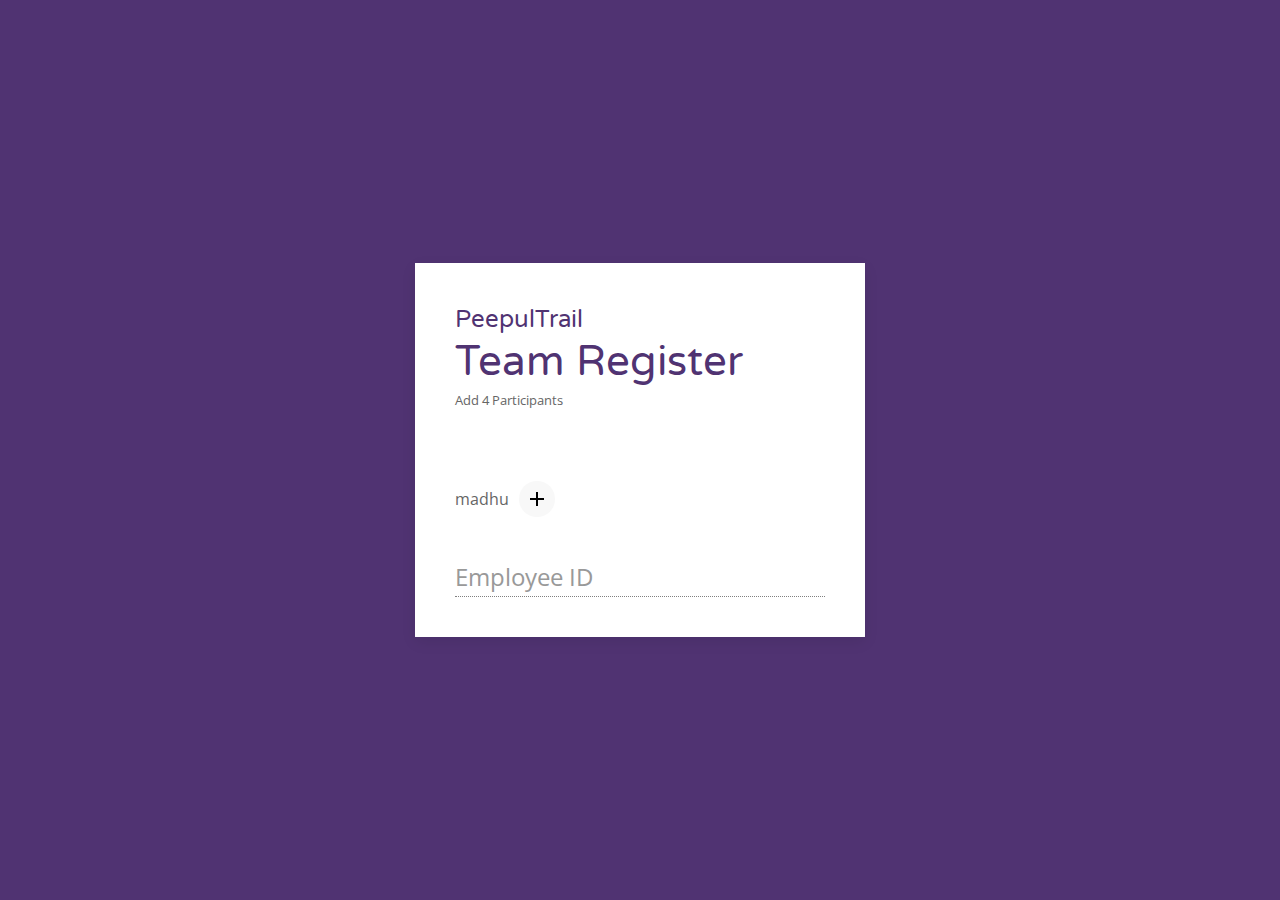
==== index.html @ e824d474 "Auto-generated commit" ====
<!doctype html><html lang="en"><head><meta charset="utf-8"><title>The December Carnival</title><meta name="viewport" content="width=device-width,initial-scale=1"><link rel="manifest" href="assets/favicons/manifest.json"><link rel="apple-touch-icon" sizes="180x180" href="assets/favicons/apple-touch-icon.png"><link rel="icon" type="image/png" sizes="32x32" href="assets/favicons/favicon-32x32.png"><link rel="icon" type="image/png" sizes="16x16" href="assets/favicons/favicon-16x16.png"><link rel="mask-icon" href="assets/favicons/safari-pinned-tab.svg" color="#ffffff"><meta name="apple-mobile-web-app-title" content="The December Carnival"><meta name="application-name" content="The November Carnival"><meta name="msapplication-TileColor" content="#533879"><meta name="msapplication-TileImage" content="assets/mstile-144x144.png"><meta name="theme-color" content="#533879"><base href="./"><link href="styles.560ebbe04e5b482c5f3a.bundle.css" rel="stylesheet"/></head><body><nc-root></nc-root><script>(function (i, s, o, g, r, a, m) {
      i['GoogleAnalyticsObject'] = r; i[r] = i[r] || function () {
        (i[r].q = i[r].q || []).push(arguments)
      }, i[r].l = 1 * new Date(); a = s.createElement(o),
        m = s.getElementsByTagName(o)[0]; a.async = 1; a.src = g; m.parentNode.insertBefore(a, m)
    })(window, document, 'script', 'https://www.google-analytics.com/analytics.js', 'ga');
    ga('create', 'UA-110134048-1', 'auto');
    ga('require', 'linkid');
    ga('send', 'pageview');</script><script type="text/javascript" src="inline.f120b3d3ab44ff9cd751.bundle.js"></script><script type="text/javascript" src="polyfills.ad37cd45a71cb38eee76.bundle.js"></script><script type="text/javascript" src="scripts.d80febf79238e5603122.bundle.js"></script><script type="text/javascript" src="main.ce0f88cb112ff61326ce.bundle.js"></script></body></html>
---- styles.560ebbe04e5b482c5f3a.bundle.css ----
@import url(https://fonts.googleapis.com/css?family=Open+Sans|Varela+Round);html{font-family:-apple-system,BlinkMacSystemFont,Segoe UI,Roboto,Helvetica Neue,Arial,sans-serif;font-size:16px;font-weight:400;line-height:1.5;-webkit-text-size-adjust:100%;-ms-text-size-adjust:100%;background:#fff;color:#666}body{margin:0}a{background-color:transparent;-webkit-text-decoration-skip:objects}a:active,a:hover{outline:0}.nc-link,a{color:#1e87f0;text-decoration:none;cursor:pointer}.nc-link:hover,a:hover{color:#0f6ecd;text-decoration:underline}abbr[title]{border-bottom:none;text-decoration:underline;text-decoration:underline dotted}b,strong{font-weight:inherit;font-weight:bolder}:not(pre)>code,:not(pre)>kbd,:not(pre)>samp{font-size:.875rem;font-family:Consolas,monaco,monospace;color:#f0506e;white-space:nowrap;padding:2px 6px;background:#f8f8f8}em{color:#f0506e}ins{text-decoration:none}ins,mark{background:#ffd;color:#666}q{font-style:italic}small{font-size:80%}sub,sup{font-size:75%;line-height:0;position:relative;vertical-align:baseline}sup{top:-.5em}sub{bottom:-.25em}audio,canvas,iframe,img,svg,video{vertical-align:middle}audio,canvas,img,video{max-width:100%;height:auto;box-sizing:border-box}img{border-style:none}svg:not(:root){overflow:hidden}address,dl,fieldset,figure,ol,p,pre,ul{margin:0 0 20px 0}*+address,*+dl,*+fieldset,*+figure,*+ol,*+p,*+pre,*+ul{margin-top:20px}.nc-h1,.nc-h2,.nc-h3,.nc-h4,.nc-h5,.nc-h6,h1,h2,h3,h4,h5,h6{margin:0 0 20px 0;font-family:-apple-system,BlinkMacSystemFont,Segoe UI,Roboto,Helvetica Neue,Arial,sans-serif;font-weight:400;color:#333;text-transform:none}*+.nc-h1,*+.nc-h2,*+.nc-h3,*+.nc-h4,*+.nc-h5,*+.nc-h6,*+h1,*+h2,*+h3,*+h4,*+h5,*+h6{margin-top:40px}.nc-h1,h1{font-size:2.625rem;line-height:1.2}.nc-h2,h2{font-size:2rem;line-height:1.3}.nc-h3,h3{font-size:1.5rem;line-height:1.4}.nc-h4,h4{font-size:1.25rem;line-height:1.4}.nc-h5,h5{font-size:16px;line-height:1.4}.nc-h6,h6{font-size:.875rem;line-height:1.4}ol,ul{padding-left:30px}ol>li>ol,ol>li>ul,ul>li>ol,ul>li>ul{margin:0}dt{font-weight:700}dd{margin-left:0}.nc-hr,hr{box-sizing:content-box;height:0;overflow:visible;text-align:inherit;margin:0 0 20px 0;border:0;border-top:1px solid #e5e5e5}*+.nc-hr,*+hr{margin-top:20px}address{font-style:normal}blockquote{margin:0 0 20px 0;font-size:1.25rem;line-height:1.5;font-style:italic;color:#333}*+blockquote{margin-top:20px}blockquote p:last-of-type{margin-bottom:0}blockquote footer{margin-top:10px;font-size:.875rem;line-height:1.5;color:#666}blockquote footer:before{content:"\2014   "}pre{font:.875rem/1.5 Consolas,monaco,monospace;color:#666;-moz-tab-size:4;-o-tab-size:4;tab-size:4;overflow:auto;padding:10px;border:1px solid #e5e5e5;border-radius:3px;background:#fff}pre code{font-family:Consolas,monaco,monospace}::-moz-selection{background:#39f;color:#fff;text-shadow:none}::selection{background:#39f;color:#fff;text-shadow:none}article,aside,details,figcaption,figure,footer,header,main,nav,section,summary{display:block}progress{vertical-align:baseline}[hidden],template{display:none}iframe{border:0}a,area,button,input,label,select,summary,textarea{-ms-touch-action:manipulation;touch-action:manipulation}.var-media-s:before{content:"640px"}.var-media-m:before{content:"960px"}.var-media-l:before{content:"1200px"}.var-media-xl:before{content:"1600px"}.nc-link-muted a,a.nc-link-muted{color:#999}.nc-link-muted a:hover,a.nc-link-muted:hover{color:#666}.nc-link-text a:not(:hover),a.nc-link-text:not(:hover){color:inherit!important}.nc-link-text a:hover,a.nc-link-text:hover{color:#999}.nc-link-reset a,.nc-link-reset a:hover,a.nc-link-reset,a.nc-link-reset:hover{color:inherit!important;text-decoration:none!important}.nc-heading-primary{font-size:2.625rem;line-height:1.2}@media (min-width:960px){.nc-heading-primary{font-size:3.75rem;line-height:1.1}}.nc-heading-hero{font-size:4rem;line-height:1.1}@media (min-width:640px){.nc-heading-hero{font-size:6rem;line-height:1}}@media (min-width:960px){.nc-heading-hero{font-size:8rem;line-height:1}}.nc-heading-divider{padding-bottom:10px;border-bottom:1px solid #e5e5e5}.nc-heading-bullet{position:relative}.nc-heading-bullet:before{content:"";display:inline-block;position:relative;top:-0.1em;vertical-align:middle;height:.9em;margin-right:10px;border-left:5px solid #e5e5e5}.nc-heading-line{overflow:hidden}.nc-heading-line>*{display:inline-block;position:relative}.nc-heading-line>:after,.nc-heading-line>:before{content:"";position:absolute;top:calc(50% - 0.5px);width:2000px;border-bottom:1px solid #e5e5e5}.nc-heading-line>:before{right:100%;margin-right:.6em}.nc-heading-line>:after{left:100%;margin-left:.6em}[class*=nc-divider]{border:none;margin-bottom:20px}*+[class*=nc-divider]{margin-top:20px}.nc-divider-icon{position:relative;height:20px;background-image:url("data:image/svg+xml;charset=UTF-8,%3Csvg%20width%3D%2220%22%20height%3D%2220%22%20viewBox%3D%220%200%2020%2020%22%20xmlns%3D%22http%3A%2F%2Fwww.w3.org%2F2000%2Fsvg%22%3E%0A%20%20%20%20%3Ccircle%20fill%3D%22none%22%20stroke%3D%22%23e5e5e5%22%20stroke-width%3D%222%22%20cx%3D%2210%22%20cy%3D%2210%22%20r%3D%227%22%3E%3C%2Fcircle%3E%0A%3C%2Fsvg%3E%0A");background-repeat:no-repeat;background-position:50% 50%}.nc-divider-icon:after,.nc-divider-icon:before{content:"";position:absolute;top:50%;max-width:calc(50% - 25px);border-bottom:1px solid #e5e5e5}.nc-divider-icon:before{right:calc(50% + 25px);width:100%}.nc-divider-icon:after{left:calc(50% + 25px);width:100%}.nc-divider-small{line-height:0}.nc-divider-small:after{content:"";display:inline-block;width:100px;max-width:100%;border-top:1px solid #e5e5e5;vertical-align:top}.nc-list{padding:0;list-style:none}.nc-list>li:after,.nc-list>li:before{content:"";display:table}.nc-list>li:after{clear:both}.nc-list>li>:last-child{margin-bottom:0}.nc-list ul{margin:0;padding-left:30px;list-style:none}.nc-list>li:nth-child(n+2),.nc-list>li>ul{margin-top:10px}.nc-list-divider>li:nth-child(n+2){margin-top:10px;padding-top:10px;border-top:1px solid #e5e5e5}.nc-list-striped>li{padding:10px 10px}.nc-list-striped>li:nth-of-type(odd){border-top:1px solid #e5e5e5;border-bottom:1px solid #e5e5e5;background:#f8f8f8}.nc-list-striped>li:nth-child(n+2){margin-top:0}.nc-list-bullet>li{position:relative;padding-left:calc(1.5em + 10px)}.nc-list-bullet>li:before{content:"";position:absolute;top:0;left:0;width:1.5em;height:1.5em;background-image:url("data:image/svg+xml;charset=UTF-8,%3Csvg%20width%3D%226%22%20height%3D%226%22%20viewBox%3D%220%200%206%206%22%20xmlns%3D%22http%3A%2F%2Fwww.w3.org%2F2000%2Fsvg%22%3E%0A%20%20%20%20%3Ccircle%20fill%3D%22%23666%22%20cx%3D%223%22%20cy%3D%223%22%20r%3D%223%22%3E%3C%2Fcircle%3E%0A%3C%2Fsvg%3E");background-repeat:no-repeat;background-position:50% 50%;float:left}.nc-list-large>li:nth-child(n+2),.nc-list-large>li>ul{margin-top:20px}.nc-list-large.nc-list-divider>li:nth-child(n+2){margin-top:20px;padding-top:20px}.nc-list-large.nc-list-striped>li{padding:20px 10px}.nc-list-large.nc-list-striped>li:nth-of-type(odd){border-top:1px solid #e5e5e5;border-bottom:1px solid #e5e5e5}.nc-list-large.nc-list-striped>li:nth-child(n+2){margin-top:0}.nc-description-list>dt{color:#333;font-size:.875rem;font-weight:400;text-transform:uppercase}.nc-description-list>dt:nth-child(n+2){margin-top:20px}.nc-description-list-divider>dt:nth-child(n+2){margin-top:20px;padding-top:20px;border-top:1px solid #e5e5e5}.nc-table{border-collapse:collapse;border-spacing:0;width:100%;margin-bottom:20px}*+.nc-table{margin-top:20px}.nc-table th{padding:16px 12px;text-align:left;vertical-align:bottom;font-size:.875rem;font-weight:400;color:#999;text-transform:uppercase}.nc-table td{padding:16px 12px;vertical-align:top}.nc-table td>:last-child{margin-bottom:0}.nc-table tfoot{font-size:.875rem}.nc-table caption{font-size:.875rem;text-align:left;color:#999}.nc-table>tr.nc-active,.nc-table tbody tr.nc-active{background:#ffd}.nc-table-middle,.nc-table-middle td{vertical-align:middle!important}.nc-table-divider>:first-child>tr:not(:first-child),.nc-table-divider>:not(:first-child)>tr,.nc-table-divider>tr:not(:first-child){border-top:1px solid #e5e5e5}.nc-table-striped>tr:nth-of-type(odd),.nc-table-striped tbody tr:nth-of-type(odd){background:#f8f8f8;border-top:1px solid #e5e5e5;border-bottom:1px solid #e5e5e5}.nc-table-hover>tr:hover,.nc-table-hover tbody tr:hover{background:#ffd}.nc-table-small td,.nc-table-small th{padding:10px 12px}.nc-table-justify td:first-child,.nc-table-justify th:first-child{padding-left:0}.nc-table-justify td:last-child,.nc-table-justify th:last-child{padding-right:0}.nc-table-shrink{width:1px}.nc-table-expand{min-width:300px}.nc-table-link{padding:0!important}.nc-table-link>a{display:block;padding:16px 12px}.nc-table-small .nc-table-link>a{padding:10px 12px}@media (max-width:959px){.nc-table-responsive,.nc-table-responsive tbody,.nc-table-responsive td,.nc-table-responsive th,.nc-table-responsive tr{display:block}.nc-table-responsive thead{display:none}.nc-table-responsive td,.nc-table-responsive th{width:auto!important;max-width:none!important;min-width:0!important;overflow:visible!important;white-space:normal!important}.nc-table-responsive .nc-table-link:not(:first-child)>a,.nc-table-responsive td:not(:first-child):not(.nc-table-link),.nc-table-responsive th:not(:first-child):not(.nc-table-link){padding-top:5px!important}.nc-table-responsive .nc-table-link:not(:last-child)>a,.nc-table-responsive td:not(:last-child):not(.nc-table-link),.nc-table-responsive th:not(:last-child):not(.nc-table-link){padding-bottom:5px!important}.nc-table-justify.nc-table-responsive td,.nc-table-justify.nc-table-responsive th{padding-left:0;padding-right:0}}.nc-table tbody tr{transition:background-color .1s linear}.nc-icon{margin:0;border:none;border-radius:0;overflow:visible;font:inherit;color:inherit;text-transform:none;padding:0;background-color:transparent;display:inline-block;fill:currentcolor;line-height:0}button.nc-icon:not(:disabled){cursor:pointer}.nc-icon::-moz-focus-inner{border:0;padding:0}.nc-icon [FILL*="#"]:not(.nc-preserve),.nc-icon [fill*="#"]:not(.nc-preserve){fill:currentcolor}.nc-icon [STROKE*="#"]:not(.nc-preserve),.nc-icon [stroke*="#"]:not(.nc-preserve){stroke:currentcolor}.nc-icon>*{-webkit-transform:translate(0);transform:translate(0)}.nc-icon-image{width:20px;height:20px;background-position:50% 50%;background-repeat:no-repeat;background-size:contain;vertical-align:middle}.nc-icon-link{color:#999}.nc-icon-link:focus,.nc-icon-link:hover{color:#666;outline:0}.nc-active>.nc-icon-link,.nc-icon-link:active{color:#595959}.nc-icon-button{box-sizing:border-box;width:36px;height:36px;border-radius:500px;background:#f8f8f8;color:#999;vertical-align:middle;display:-ms-inline-flexbox;display:-webkit-inline-box;display:inline-flex;-ms-flex-pack:center;-webkit-box-pack:center;justify-content:center;-ms-flex-align:center;-webkit-box-align:center;align-items:center;transition:.1s ease-in-out;transition-property:color,background-color}.nc-icon-button:focus,.nc-icon-button:hover{background-color:#ebebeb;color:#666;outline:0}.nc-active>.nc-icon-button,.nc-icon-button:active{background-color:#dfdfdf;color:#666}.nc-range{box-sizing:border-box;margin:0;vertical-align:middle;max-width:100%;width:100%;-webkit-appearance:none;background:0 0;padding:0}.nc-range:focus{outline:0}.nc-range::-moz-focus-outer{border:none}.nc-range::-ms-track{height:15px;background:0 0;border-color:transparent;color:transparent}.nc-range:not(:disabled)::-webkit-slider-thumb{cursor:pointer}.nc-range:not(:disabled)::-moz-range-thumb{cursor:pointer}.nc-range:not(:disabled)::-ms-thumb{cursor:pointer}.nc-range::-webkit-slider-thumb{-webkit-appearance:none;margin-top:-7px;height:15px;width:15px;border-radius:500px;background:#fff;border:1px solid #ccc}.nc-range::-moz-range-thumb{border:none;height:15px;width:15px;border-radius:500px;background:#fff;border:1px solid #ccc}.nc-range::-ms-thumb{margin-top:0;border:none;height:15px;width:15px;border-radius:500px;background:#fff;border:1px solid #ccc}.nc-range::-ms-tooltip{display:none}.nc-range::-webkit-slider-runnable-track{height:3px;background:#ebebeb;border-radius:500px}.nc-range:active::-webkit-slider-runnable-track,.nc-range:focus::-webkit-slider-runnable-track{background:#d2d2d2}.nc-range::-moz-range-track{height:3px;background:#ebebeb;border-radius:500px}.nc-range:focus::-moz-range-track{background:#d2d2d2}.nc-range::-ms-fill-lower,.nc-range::-ms-fill-upper{height:3px;background:#ebebeb;border-radius:500px}.nc-range:focus::-ms-fill-lower,.nc-range:focus::-ms-fill-upper{background:#d2d2d2}.nc-checkbox,.nc-input,.nc-radio,.nc-select,.nc-textarea{box-sizing:border-box;margin:0;border-radius:0;font:inherit}.nc-input{overflow:visible}.nc-select{text-transform:none}.nc-select optgroup{font:inherit;font-weight:700}.nc-textarea{overflow:auto}.nc-input[type=search]::-webkit-search-cancel-button,.nc-input[type=search]::-webkit-search-decoration{-webkit-appearance:none}.nc-input[type=number]::-webkit-inner-spin-button,.nc-input[type=number]::-webkit-outer-spin-button{height:auto}.nc-input::-moz-placeholder,.nc-textarea::-moz-placeholder{opacity:1}.nc-checkbox,.nc-radio{padding:0}.nc-checkbox:not(:disabled),.nc-radio:not(:disabled){cursor:pointer}.nc-fieldset{border:none;margin:0;padding:0}.nc-input,.nc-textarea{-webkit-appearance:none}.nc-input,.nc-select,.nc-textarea{max-width:100%;width:100%;border:0 none;padding:0 10px;background:#fff;color:#666;border:1px solid #e5e5e5;transition:.2s ease-in-out;transition-property:color,background-color,border}.nc-input,.nc-select:not([multiple]):not([size]){height:40px;vertical-align:middle;display:inline-block}.nc-input:not(input),.nc-select:not(select){line-height:38px}.nc-select[multiple],.nc-select[size],.nc-textarea{padding-top:4px;padding-bottom:4px;vertical-align:top}.nc-input:focus,.nc-select:focus,.nc-textarea:focus{outline:0;background-color:#fff;color:#666;border-color:#1e87f0}.nc-input:disabled,.nc-select:disabled,.nc-textarea:disabled{background-color:#f8f8f8;color:#999;border-color:#e5e5e5}.nc-input:-ms-input-placeholder{color:#999!important}.nc-input::-moz-placeholder{color:#999}.nc-input::-webkit-input-placeholder{color:#999}.nc-textarea:-ms-input-placeholder{color:#999!important}.nc-textarea::-moz-placeholder{color:#999}.nc-textarea::-webkit-input-placeholder{color:#999}.nc-form-small{font-size:.875rem}.nc-form-small:not(textarea):not([multiple]):not([size]){height:30px;padding-left:8px;padding-right:8px}.nc-form-small:not(select):not(input):not(textarea){line-height:28px}.nc-form-large{font-size:1.25rem}.nc-form-large:not(textarea):not([multiple]):not([size]){height:55px;padding-left:12px;padding-right:12px}.nc-form-large:not(select):not(input):not(textarea){line-height:53px}.nc-form-danger,.nc-form-danger:focus{color:#f0506e;border-color:#f0506e}.nc-form-success,.nc-form-success:focus{color:#32d296;border-color:#32d296}.nc-form-blank{background:0 0;border-color:transparent}.nc-form-blank:focus{border-color:#e5e5e5;border-style:dashed}input.nc-form-width-xsmall{width:50px}select.nc-form-width-xsmall{width:75px}.nc-form-width-small{width:130px}.nc-form-width-medium{width:200px}.nc-form-width-large{width:500px}.nc-select:not([multiple]):not([size]){-webkit-appearance:none;-moz-appearance:none;padding-right:20px;background-image:url("data:image/svg+xml;charset=UTF-8,%3Csvg%20width%3D%2224%22%20height%3D%2216%22%20viewBox%3D%220%200%2024%2016%22%20xmlns%3D%22http%3A%2F%2Fwww.w3.org%2F2000%2Fsvg%22%3E%0A%20%20%20%20%3Cpolygon%20fill%3D%22%23666%22%20points%3D%2212%201%209%206%2015%206%22%3E%3C%2Fpolygon%3E%0A%20%20%20%20%3Cpolygon%20fill%3D%22%23666%22%20points%3D%2212%2013%209%208%2015%208%22%3E%3C%2Fpolygon%3E%0A%3C%2Fsvg%3E%0A");background-repeat:no-repeat;background-position:100% 50%}.nc-select:not([multiple]):not([size])::-ms-expand{display:none}.nc-select:not([multiple]):not([size]):disabled{background-image:url("data:image/svg+xml;charset=UTF-8,%3Csvg%20width%3D%2224%22%20height%3D%2216%22%20viewBox%3D%220%200%2024%2016%22%20xmlns%3D%22http%3A%2F%2Fwww.w3.org%2F2000%2Fsvg%22%3E%0A%20%20%20%20%3Cpolygon%20fill%3D%22%23999%22%20points%3D%2212%201%209%206%2015%206%22%3E%3C%2Fpolygon%3E%0A%20%20%20%20%3Cpolygon%20fill%3D%22%23999%22%20points%3D%2212%2013%209%208%2015%208%22%3E%3C%2Fpolygon%3E%0A%3C%2Fsvg%3E%0A")}.nc-checkbox,.nc-radio{display:inline-block;height:16px;width:16px;overflow:hidden;margin-top:-4px;vertical-align:middle;-webkit-appearance:none;-moz-appearance:none;background-color:transparent;background-repeat:no-repeat;background-position:50% 50%;border:1px solid #ccc;transition:.2s ease-in-out;transition-property:background-color,border}.nc-radio{border-radius:50%}.nc-checkbox:focus,.nc-radio:focus{outline:0;border-color:#1e87f0}.nc-checkbox:checked,.nc-checkbox:indeterminate,.nc-radio:checked{background-color:#1e87f0;border-color:transparent}.nc-checkbox:checked:focus,.nc-checkbox:indeterminate:focus,.nc-radio:checked:focus{background-color:#0e6dcd}.nc-radio:checked{background-image:url("data:image/svg+xml;charset=UTF-8,%3Csvg%20width%3D%2216%22%20height%3D%2216%22%20viewBox%3D%220%200%2016%2016%22%20xmlns%3D%22http%3A%2F%2Fwww.w3.org%2F2000%2Fsvg%22%3E%0A%20%20%20%20%3Ccircle%20fill%3D%22%23fff%22%20cx%3D%228%22%20cy%3D%228%22%20r%3D%222%22%3E%3C%2Fcircle%3E%0A%3C%2Fsvg%3E")}.nc-checkbox:checked{background-image:url("data:image/svg+xml;charset=UTF-8,%3Csvg%20width%3D%2214%22%20height%3D%2211%22%20viewBox%3D%220%200%2014%2011%22%20xmlns%3D%22http%3A%2F%2Fwww.w3.org%2F2000%2Fsvg%22%3E%0A%20%20%20%20%3Cpolygon%20fill%3D%22%23fff%22%20points%3D%2212%201%205%207.5%202%205%201%205.5%205%2010%2013%201.5%22%2F%3E%0A%3C%2Fsvg%3E")}.nc-checkbox:indeterminate{background-image:url("data:image/svg+xml;charset=UTF-8,%3Csvg%20width%3D%2216%22%20height%3D%2216%22%20viewBox%3D%220%200%2016%2016%22%20xmlns%3D%22http%3A%2F%2Fwww.w3.org%2F2000%2Fsvg%22%3E%0A%20%20%20%20%3Crect%20fill%3D%22%23fff%22%20x%3D%223%22%20y%3D%228%22%20width%3D%2210%22%20height%3D%221%22%3E%3C%2Frect%3E%0A%3C%2Fsvg%3E")}.nc-checkbox:disabled,.nc-radio:disabled{background-color:#f8f8f8;border-color:#e5e5e5}.nc-radio:disabled:checked{background-image:url("data:image/svg+xml;charset=UTF-8,%3Csvg%20width%3D%2216%22%20height%3D%2216%22%20viewBox%3D%220%200%2016%2016%22%20xmlns%3D%22http%3A%2F%2Fwww.w3.org%2F2000%2Fsvg%22%3E%0A%20%20%20%20%3Ccircle%20fill%3D%22%23999%22%20cx%3D%228%22%20cy%3D%228%22%20r%3D%222%22%3E%3C%2Fcircle%3E%0A%3C%2Fsvg%3E")}.nc-checkbox:disabled:checked{background-image:url("data:image/svg+xml;charset=UTF-8,%3Csvg%20width%3D%2214%22%20height%3D%2211%22%20viewBox%3D%220%200%2014%2011%22%20xmlns%3D%22http%3A%2F%2Fwww.w3.org%2F2000%2Fsvg%22%3E%0A%20%20%20%20%3Cpolygon%20fill%3D%22%23999%22%20points%3D%2212%201%205%207.5%202%205%201%205.5%205%2010%2013%201.5%22%2F%3E%0A%3C%2Fsvg%3E")}.nc-checkbox:disabled:indeterminate{background-image:url("data:image/svg+xml;charset=UTF-8,%3Csvg%20width%3D%2216%22%20height%3D%2216%22%20viewBox%3D%220%200%2016%2016%22%20xmlns%3D%22http%3A%2F%2Fwww.w3.org%2F2000%2Fsvg%22%3E%0A%20%20%20%20%3Crect%20fill%3D%22%23999%22%20x%3D%223%22%20y%3D%228%22%20width%3D%2210%22%20height%3D%221%22%3E%3C%2Frect%3E%0A%3C%2Fsvg%3E")}.nc-legend{width:100%;color:inherit;padding:0;font-size:1.5rem;line-height:1.4}.nc-form-custom{display:inline-block;position:relative;max-width:100%;vertical-align:middle}.nc-form-custom input[type=file],.nc-form-custom select{position:absolute;top:0;z-index:1;width:100%;height:100%;left:0;-webkit-appearance:none;opacity:0;cursor:pointer}.nc-form-custom input[type=file]{font-size:500px;overflow:hidden}.nc-form-label{color:#333;font-size:.875rem}.nc-form-stacked .nc-form-label{display:block;margin-bottom:5px}@media (max-width:959px){.nc-form-horizontal .nc-form-label{display:block;margin-bottom:5px}}@media (min-width:960px){.nc-form-horizontal .nc-form-label{width:200px;margin-top:7px;float:left}.nc-form-horizontal .nc-form-controls{margin-left:215px}.nc-form-horizontal .nc-form-controls-text{padding-top:7px}}.nc-form-icon{position:absolute;top:0;bottom:0;left:0;width:40px;display:-ms-inline-flexbox;display:-webkit-inline-box;display:inline-flex;-ms-flex-pack:center;-webkit-box-pack:center;justify-content:center;-ms-flex-align:center;-webkit-box-align:center;align-items:center;color:#999}.nc-form-icon:hover{color:#666}.nc-form-icon:not(a):not(button):not(input){pointer-events:none}.nc-form-icon:not(.nc-form-icon-flip)+.nc-input{padding-left:40px}.nc-form-icon-flip{right:0;left:auto}.nc-form-icon-flip+.nc-input{padding-right:40px}.nc-button{margin:0;border:none;border-radius:0;overflow:visible;font:inherit;color:inherit;text-transform:none;display:inline-block;box-sizing:border-box;padding:0 30px;vertical-align:middle;font-size:.875rem;line-height:38px;text-align:center;text-decoration:none;text-transform:uppercase;transition:.1s ease-in-out;transition-property:color,background-color,border-color}.nc-button:not(:disabled){cursor:pointer}.nc-button::-moz-focus-inner{border:0;padding:0}.nc-button:hover{text-decoration:none}.nc-button:focus{outline:0}.nc-button-default{background-color:transparent;color:#333;border:1px solid #e5e5e5}.nc-button-default:focus,.nc-button-default:hover{background-color:transparent;color:#333;border-color:#b2b2b2}.nc-button-default.nc-active,.nc-button-default:active{background-color:transparent;color:#333;border-color:#999}.nc-button-primary{background-color:#1e87f0;color:#fff;border:1px solid transparent}.nc-button-primary:focus,.nc-button-primary:hover{background-color:#0f7ae5;color:#fff}.nc-button-primary.nc-active,.nc-button-primary:active{background-color:#0e6dcd;color:#fff}.nc-button-secondary{background-color:#222;color:#fff;border:1px solid transparent}.nc-button-secondary:focus,.nc-button-secondary:hover{background-color:#151515;color:#fff}.nc-button-secondary.nc-active,.nc-button-secondary:active{background-color:#080808;color:#fff}.nc-button-danger{background-color:#f0506e;color:#fff;border:1px solid transparent}.nc-button-danger:focus,.nc-button-danger:hover{background-color:#ee395b;color:#fff}.nc-button-danger.nc-active,.nc-button-danger:active{background-color:#ec2147;color:#fff}.nc-button-danger:disabled,.nc-button-default:disabled,.nc-button-primary:disabled,.nc-button-secondary:disabled{background-color:transparent;color:#999;border-color:#e5e5e5}.nc-button-small{padding:0 15px;line-height:28px;font-size:.875rem}.nc-button-large{padding:0 40px;line-height:53px;font-size:.875rem}.nc-button-text{padding:0;line-height:1.5;background:0 0;color:#333;position:relative}.nc-button-text:before{content:"";position:absolute;bottom:0;left:0;right:100%;border-bottom:1px solid #333;transition:right .3s ease-out}.nc-button-text:focus,.nc-button-text:hover{color:#333}.nc-button-text:focus:before,.nc-button-text:hover:before{right:0}.nc-button-text:disabled{color:#999}.nc-button-text:disabled:before{display:none}.nc-button-link{padding:0;line-height:1.5;background:0 0;color:#1e87f0}.nc-button-link:focus,.nc-button-link:hover{color:#0f6ecd;text-decoration:underline}.nc-button-link:disabled{color:#999;text-decoration:none}.nc-button-group{display:-ms-inline-flexbox;display:-webkit-inline-box;display:inline-flex;vertical-align:middle;position:relative}.nc-button-group>.nc-button:nth-child(n+2),.nc-button-group>div:nth-child(n+2) .nc-button{margin-left:-1px}.nc-button-group .nc-button.nc-active,.nc-button-group .nc-button:active,.nc-button-group .nc-button:focus,.nc-button-group .nc-button:hover{position:relative;z-index:1}.nc-section{box-sizing:border-box;padding-top:40px;padding-bottom:40px}@media (min-width:960px){.nc-section{padding-top:70px;padding-bottom:70px}}.nc-section:after,.nc-section:before{content:"";display:table}.nc-section:after{clear:both}.nc-section>:last-child{margin-bottom:0}.nc-section-xsmall{padding-top:20px;padding-bottom:20px}.nc-section-small{padding-top:40px;padding-bottom:40px}.nc-section-large{padding-top:70px;padding-bottom:70px}@media (min-width:960px){.nc-section-large{padding-top:140px;padding-bottom:140px}}.nc-section-xlarge{padding-top:140px;padding-bottom:140px}@media (min-width:960px){.nc-section-xlarge{padding-top:210px;padding-bottom:210px}}.nc-section-default{background:#fff}.nc-section-muted{background:#f8f8f8}.nc-section-primary{background:#1e87f0}.nc-section-secondary{background:#222}.nc-container{box-sizing:content-box;max-width:1200px;margin-left:auto;margin-right:auto;padding-left:15px;padding-right:15px}@media (min-width:640px){.nc-container{padding-left:30px;padding-right:30px}}@media (min-width:960px){.nc-container{padding-left:40px;padding-right:40px}}.nc-container:after,.nc-container:before{content:"";display:table}.nc-container:after{clear:both}.nc-container>:last-child{margin-bottom:0}.nc-container .nc-container{padding-left:0;padding-right:0}.nc-container-small{max-width:900px}.nc-container-large{max-width:1600px}.nc-container-expand{max-width:none}.nc-grid{display:-ms-flexbox;display:-webkit-box;display:flex;-ms-flex-wrap:wrap;flex-wrap:wrap;margin:0;padding:0;list-style:none}.nc-grid>*{margin:0}.nc-grid>*>:last-child{margin-bottom:0}.nc-grid{margin-left:-30px}.nc-grid>*{padding-left:30px}*+.nc-grid-margin,.nc-grid+.nc-grid,.nc-grid>.nc-grid-margin{margin-top:30px}@media (min-width:1200px){.nc-grid{margin-left:-40px}.nc-grid>*{padding-left:40px}*+.nc-grid-margin,.nc-grid+.nc-grid,.nc-grid>.nc-grid-margin{margin-top:40px}}.nc-grid-small{margin-left:-15px}.nc-grid-small>*{padding-left:15px}*+.nc-grid-margin-small,.nc-grid+.nc-grid-small,.nc-grid-small>.nc-grid-margin{margin-top:15px}.nc-grid-medium{margin-left:-30px}.nc-grid-medium>*{padding-left:30px}*+.nc-grid-margin-medium,.nc-grid+.nc-grid-medium,.nc-grid-medium>.nc-grid-margin{margin-top:30px}.nc-grid-large{margin-left:-40px}.nc-grid-large>*{padding-left:40px}*+.nc-grid-margin-large,.nc-grid+.nc-grid-large,.nc-grid-large>.nc-grid-margin{margin-top:40px}@media (min-width:1200px){.nc-grid-large{margin-left:-70px}.nc-grid-large>*{padding-left:70px}*+.nc-grid-margin-large,.nc-grid+.nc-grid-large,.nc-grid-large>.nc-grid-margin{margin-top:70px}}.nc-grid-collapse{margin-left:0}.nc-grid-collapse>*{padding-left:0}.nc-grid+.nc-grid-collapse,.nc-grid-collapse>.nc-grid-margin{margin-top:0}.nc-grid-divider>*{position:relative}.nc-grid-divider>:not(.nc-first-column):before{content:"";position:absolute;top:0;bottom:0;border-left:1px solid #e5e5e5}.nc-grid-divider.nc-grid-stack>.nc-grid-margin:before{content:"";position:absolute;left:0;right:0;border-top:1px solid #e5e5e5}.nc-grid-divider{margin-left:-60px}.nc-grid-divider>*{padding-left:60px}.nc-grid-divider>:not(.nc-first-column):before{left:30px}.nc-grid-divider.nc-grid-stack>.nc-grid-margin{margin-top:60px}.nc-grid-divider.nc-grid-stack>.nc-grid-margin:before{top:-30px;left:60px}@media (min-width:1200px){.nc-grid-divider{margin-left:-80px}.nc-grid-divider>*{padding-left:80px}.nc-grid-divider>:not(.nc-first-column):before{left:40px}.nc-grid-divider.nc-grid-stack>.nc-grid-margin{margin-top:80px}.nc-grid-divider.nc-grid-stack>.nc-grid-margin:before{top:-40px;left:80px}}.nc-grid-divider.nc-grid-small{margin-left:-30px}.nc-grid-divider.nc-grid-small>*{padding-left:30px}.nc-grid-divider.nc-grid-small>:not(.nc-first-column):before{left:15px}.nc-grid-divider.nc-grid-small.nc-grid-stack>.nc-grid-margin{margin-top:30px}.nc-grid-divider.nc-grid-small.nc-grid-stack>.nc-grid-margin:before{top:-15px;left:30px}.nc-grid-divider.nc-grid-medium{margin-left:-60px}.nc-grid-divider.nc-grid-medium>*{padding-left:60px}.nc-grid-divider.nc-grid-medium>:not(.nc-first-column):before{left:30px}.nc-grid-divider.nc-grid-medium.nc-grid-stack>.nc-grid-margin{margin-top:60px}.nc-grid-divider.nc-grid-medium.nc-grid-stack>.nc-grid-margin:before{top:-30px;left:60px}.nc-grid-divider.nc-grid-large{margin-left:-80px}.nc-grid-divider.nc-grid-large>*{padding-left:80px}.nc-grid-divider.nc-grid-large>:not(.nc-first-column):before{left:40px}.nc-grid-divider.nc-grid-large.nc-grid-stack>.nc-grid-margin{margin-top:80px}.nc-grid-divider.nc-grid-large.nc-grid-stack>.nc-grid-margin:before{top:-40px;left:80px}@media (min-width:1200px){.nc-grid-divider.nc-grid-large{margin-left:-140px}.nc-grid-divider.nc-grid-large>*{padding-left:140px}.nc-grid-divider.nc-grid-large>:not(.nc-first-column):before{left:70px}.nc-grid-divider.nc-grid-large.nc-grid-stack>.nc-grid-margin{margin-top:140px}.nc-grid-divider.nc-grid-large.nc-grid-stack>.nc-grid-margin:before{top:-70px;left:140px}}.nc-grid-item-match,.nc-grid-match>*{display:-ms-flexbox;display:-webkit-box;display:flex;-ms-flex-wrap:wrap;flex-wrap:wrap}.nc-grid-item-match>:not([class*=nc-width]),.nc-grid-match>*>:not([class*=nc-width]){box-sizing:border-box;width:100%;-ms-flex:auto;-webkit-box-flex:1;flex:auto}.nc-tile{position:relative;box-sizing:border-box;padding-left:15px;padding-right:15px;padding-top:40px;padding-bottom:40px}@media (min-width:640px){.nc-tile{padding-left:30px;padding-right:30px}}@media (min-width:960px){.nc-tile{padding-left:40px;padding-right:40px;padding-top:70px;padding-bottom:70px}}.nc-tile:after,.nc-tile:before{content:"";display:table}.nc-tile:after{clear:both}.nc-tile>:last-child{margin-bottom:0}.nc-tile-xsmall{padding-top:20px;padding-bottom:20px}.nc-tile-small{padding-top:40px;padding-bottom:40px}.nc-tile-large{padding-top:70px;padding-bottom:70px}@media (min-width:960px){.nc-tile-large{padding-top:140px;padding-bottom:140px}}.nc-tile-xlarge{padding-top:140px;padding-bottom:140px}@media (min-width:960px){.nc-tile-xlarge{padding-top:210px;padding-bottom:210px}}.nc-tile-default{background:#fff}.nc-tile-muted{background:#f8f8f8}.nc-tile-primary{background:#1e87f0}.nc-tile-secondary{background:#222}.nc-card{position:relative;box-sizing:border-box;transition:box-shadow .1s ease-in-out}.nc-card-body{padding:30px 30px}.nc-card-footer,.nc-card-header{padding:15px 30px}@media (min-width:1200px){.nc-card-body{padding:40px 40px}.nc-card-footer,.nc-card-header{padding:20px 40px}}.nc-card-body:after,.nc-card-body:before,.nc-card-footer:after,.nc-card-footer:before,.nc-card-header:after,.nc-card-header:before{content:"";display:table}.nc-card-body:after,.nc-card-footer:after,.nc-card-header:after{clear:both}.nc-card-body>:last-child,.nc-card-footer>:last-child,.nc-card-header>:last-child{margin-bottom:0}.nc-card-title{font-size:1.5rem;line-height:1.4}.nc-card-badge{position:absolute;top:30px;right:30px;z-index:1}.nc-card-badge:first-child+*{margin-top:0}.nc-card-hover:not(.nc-card-default):not(.nc-card-primary):not(.nc-card-secondary):hover{background:#fff;box-shadow:0 14px 25px rgba(0,0,0,.16)}.nc-card-default{background:#fff;color:#666;box-shadow:0 5px 15px rgba(0,0,0,.08)}.nc-card-default .nc-card-title{color:#333}.nc-card-default.nc-card-hover:hover{background-color:#fff;box-shadow:0 14px 25px rgba(0,0,0,.16)}.nc-card-default .nc-card-header{border-bottom:1px solid #e5e5e5}.nc-card-default .nc-card-footer{border-top:1px solid #e5e5e5}.nc-card-primary{background:#1e87f0;color:#fff;box-shadow:0 5px 15px rgba(0,0,0,.08)}.nc-card-primary .nc-card-title{color:#fff}.nc-card-primary.nc-card-hover:hover{background-color:#1e87f0;box-shadow:0 14px 25px rgba(0,0,0,.16)}.nc-card-secondary{background:#222;color:#fff;box-shadow:0 5px 15px rgba(0,0,0,.08)}.nc-card-secondary .nc-card-title{color:#fff}.nc-card-secondary.nc-card-hover:hover{background-color:#222;box-shadow:0 14px 25px rgba(0,0,0,.16)}.nc-card-small.nc-card-body,.nc-card-small .nc-card-body{padding:20px 20px}.nc-card-small .nc-card-footer,.nc-card-small .nc-card-header{padding:13px 20px}@media (min-width:1200px){.nc-card-large.nc-card-body,.nc-card-large .nc-card-body{padding:70px 70px}.nc-card-large .nc-card-footer,.nc-card-large .nc-card-header{padding:35px 70px}}.nc-card-body .nc-nav-default{margin:-15px -30px}.nc-card-title+.nc-nav-default{margin-top:0}.nc-card-body .nc-nav-default .nc-nav-divider,.nc-card-body .nc-nav-default .nc-nav-header,.nc-card-body .nc-nav-default>li>a{padding-left:30px;padding-right:30px}.nc-card-body .nc-nav-default .nc-nav-sub{padding-left:45px}@media (min-width:1200px){.nc-card-body .nc-nav-default{margin:-25px -40px}.nc-card-title+.nc-nav-default{margin-top:0}.nc-card-body .nc-nav-default .nc-nav-divider,.nc-card-body .nc-nav-default .nc-nav-header,.nc-card-body .nc-nav-default>li>a{padding-left:40px;padding-right:40px}.nc-card-body .nc-nav-default .nc-nav-sub{padding-left:55px}}.nc-card-small .nc-nav-default{margin:-5px -20px}.nc-card-small .nc-card-title+.nc-nav-default{margin-top:0}.nc-card-small .nc-nav-default .nc-nav-divider,.nc-card-small .nc-nav-default .nc-nav-header,.nc-card-small .nc-nav-default>li>a{padding-left:20px;padding-right:20px}.nc-card-small .nc-nav-default .nc-nav-sub{padding-left:35px}@media (min-width:1200px){.nc-card-large .nc-nav-default{margin:-55px -70px}.nc-card-large .nc-card-title+.nc-nav-default{margin-top:0}}.nc-close{color:#999;transition:.1s ease-in-out;transition-property:color,opacity}.nc-close:focus,.nc-close:hover{color:#666;outline:0}.nc-spinner>*{-webkit-animation:nc-spinner-rotate 1.4s linear infinite;animation:nc-spinner-rotate 1.4s linear infinite}@-webkit-keyframes nc-spinner-rotate{0%{-webkit-transform:rotate(0)}to{-webkit-transform:rotate(270deg)}}@keyframes nc-spinner-rotate{0%{-webkit-transform:rotate(0);transform:rotate(0)}to{-webkit-transform:rotate(270deg);transform:rotate(270deg)}}.nc-spinner>*>*{stroke-dasharray:88px;stroke-dashoffset:0;-webkit-transform-origin:center;transform-origin:center;-webkit-animation:nc-spinner-dash 1.4s ease-in-out infinite;animation:nc-spinner-dash 1.4s ease-in-out infinite;stroke-width:1;stroke-linecap:round}@-webkit-keyframes nc-spinner-dash{0%{stroke-dashoffset:88px}50%{stroke-dashoffset:22px;-webkit-transform:rotate(135deg)}to{stroke-dashoffset:88px;-webkit-transform:rotate(450deg)}}@keyframes nc-spinner-dash{0%{stroke-dashoffset:88px}50%{stroke-dashoffset:22px;-webkit-transform:rotate(135deg);transform:rotate(135deg)}to{stroke-dashoffset:88px;-webkit-transform:rotate(450deg);transform:rotate(450deg)}}.nc-totop{padding:5px;color:#999;transition:color .1s ease-in-out}.nc-totop:focus,.nc-totop:hover{color:#666;outline:0}.nc-totop:active{color:#333}.nc-marker{padding:5px;background:#222;color:#fff;border-radius:500px}.nc-marker:focus,.nc-marker:hover{color:#fff;outline:0}.nc-alert{position:relative;margin-bottom:20px;padding:15px 29px 15px 15px;background:#f8f8f8;color:#666}*+.nc-alert{margin-top:20px}.nc-alert>:last-child{margin-bottom:0}.nc-alert-close{position:absolute;top:20px;right:15px;color:inherit;opacity:.4}.nc-alert-close:first-child+*{margin-top:0}.nc-alert-close:focus,.nc-alert-close:hover{color:inherit;opacity:.8}.nc-alert-primary{background:#d8eafc;color:#1e87f0}.nc-alert-success{background:#edfbf6;color:#32d296}.nc-alert-warning{background:#fff6ee;color:#faa05a}.nc-alert-danger{background:#fef4f6;color:#f0506e}.nc-alert h1,.nc-alert h2,.nc-alert h3,.nc-alert h4,.nc-alert h5,.nc-alert h6{color:inherit}.nc-alert a:not([class]),.nc-alert a:not([class]):hover{color:inherit;text-decoration:underline}.nc-badge{box-sizing:border-box;min-width:22px;height:22px;line-height:22px;padding:0 5px;border-radius:500px;vertical-align:middle;background:#1e87f0;color:#fff;font-size:.875rem;display:-ms-inline-flexbox;display:-webkit-inline-box;display:inline-flex;-ms-flex-pack:center;-webkit-box-pack:center;justify-content:center;-ms-flex-align:center;-webkit-box-align:center;align-items:center}.nc-badge:focus,.nc-badge:hover{color:#fff;text-decoration:none;outline:0}.nc-label{display:inline-block;padding:0 10px;background:#1e87f0;line-height:1.5;font-size:.875rem;color:#fff;vertical-align:middle;white-space:nowrap;border-radius:2px;text-transform:uppercase}.nc-label-success{background-color:#32d296;color:#fff}.nc-label-warning{background-color:#faa05a;color:#fff}.nc-label-danger{background-color:#f0506e;color:#fff}.nc-overlay{padding:30px 30px}.nc-overlay>:last-child{margin-bottom:0}.nc-overlay-default{background:hsla(0,0%,100%,.8)}.nc-overlay-primary{background:rgba(34,34,34,.8)}.nc-article:after,.nc-article:before{content:"";display:table}.nc-article:after{clear:both}.nc-article>:last-child{margin-bottom:0}.nc-article+.nc-article{margin-top:70px}.nc-article-title{font-size:2.625rem;line-height:1.2}.nc-article-meta{font-size:.875rem;line-height:1.4;color:#999}.nc-article-meta a{color:#999}.nc-article-meta a:hover{color:#666;text-decoration:none}.nc-comment-header{margin-bottom:20px}.nc-comment-body:after,.nc-comment-body:before,.nc-comment-header:after,.nc-comment-header:before{content:"";display:table}.nc-comment-body:after,.nc-comment-header:after{clear:both}.nc-comment-body>:last-child,.nc-comment-header>:last-child{margin-bottom:0}.nc-comment-title{font-size:1.25rem;line-height:1.4}.nc-comment-meta{font-size:.875rem;line-height:1.4;color:#999}.nc-comment-list{padding:0;list-style:none}.nc-comment-list>:nth-child(n+2){margin-top:70px}.nc-comment-list .nc-comment~ul{margin:70px 0 0 0;padding-left:30px;list-style:none}@media (min-width:960px){.nc-comment-list .nc-comment~ul{padding-left:100px}}.nc-comment-list .nc-comment~ul>:nth-child(n+2){margin-top:70px}.nc-comment-primary{padding:30px;background-color:#f8f8f8}.nc-search{display:inline-block;position:relative;max-width:100%;margin:0}.nc-search-input::-webkit-search-cancel-button,.nc-search-input::-webkit-search-decoration{-webkit-appearance:none}.nc-search-input::-moz-placeholder{opacity:1}.nc-search-input{box-sizing:border-box;margin:0;border-radius:0;font:inherit;overflow:visible;-webkit-appearance:none;vertical-align:middle;width:100%;border:none;color:#666}.nc-search-input:focus{outline:0}.nc-search-input:-ms-input-placeholder{color:#999!important}.nc-search-input::-moz-placeholder{color:#999}.nc-search-input::-webkit-input-placeholder{color:#999}.nc-search-icon:focus{outline:0}.nc-search .nc-search-icon{position:absolute;top:0;bottom:0;left:0;display:-ms-inline-flexbox;display:-webkit-inline-box;display:inline-flex;-ms-flex-pack:center;-webkit-box-pack:center;justify-content:center;-ms-flex-align:center;-webkit-box-align:center;align-items:center;color:#999}.nc-search .nc-search-icon:hover{color:#999}.nc-search .nc-search-icon:not(a):not(button):not(input){pointer-events:none}.nc-search .nc-search-icon-flip{right:0;left:auto}.nc-search-default{width:180px}.nc-search-default .nc-search-input{height:40px;padding-left:6px;padding-right:6px;background:0 0;border:1px solid #e5e5e5}.nc-search-default .nc-search-input:focus{background-color:transparent}.nc-search-default .nc-search-icon{width:40px}.nc-search-default .nc-search-icon:not(.nc-search-icon-flip)+.nc-search-input{padding-left:40px}.nc-search-default .nc-search-icon-flip+.nc-search-input{padding-right:40px}.nc-search-navbar{width:400px}.nc-search-navbar .nc-search-input{height:40px;background:0 0;font-size:1.5rem}.nc-search-navbar .nc-search-icon{width:40px}.nc-search-navbar .nc-search-icon:not(.nc-search-icon-flip)+.nc-search-input{padding-left:40px}.nc-search-navbar .nc-search-icon-flip+.nc-search-input{padding-right:40px}.nc-search-large{width:500px}.nc-search-large .nc-search-input{height:80px;background:0 0;font-size:2.625rem}.nc-search-large .nc-search-icon{width:80px}.nc-search-large .nc-search-icon:not(.nc-search-icon-flip)+.nc-search-input{padding-left:80px}.nc-search-large .nc-search-icon-flip+.nc-search-input{padding-right:80px}.nc-search-toggle{color:#999}.nc-search-toggle:focus,.nc-search-toggle:hover{color:#666}.nc-nav,.nc-nav ul{margin:0;padding:0;list-style:none}.nc-nav li>a{display:block;text-decoration:none}.nc-nav li>a:focus{outline:0}.nc-nav>li>a{padding:5px 0}ul.nc-nav-sub{padding:5px 0 5px 15px}.nc-nav-sub ul{padding-left:15px}.nc-nav-sub a{padding:2px 0}.nc-nav-parent-icon>.nc-parent>a:after{content:"";width:1.5em;height:1.5em;float:right;background-image:url("data:image/svg+xml;charset=UTF-8,%3Csvg%20width%3D%2214%22%20height%3D%2214%22%20viewBox%3D%220%200%2014%2014%22%20xmlns%3D%22http%3A%2F%2Fwww.w3.org%2F2000%2Fsvg%22%3E%0A%20%20%20%20%3Cpolyline%20fill%3D%22none%22%20stroke%3D%22%23666%22%20stroke-width%3D%221.1%22%20points%3D%2210%201%204%207%2010%2013%22%3E%3C%2Fpolyline%3E%0A%3C%2Fsvg%3E");background-repeat:no-repeat;background-position:50% 50%}.nc-nav-parent-icon>.nc-parent.nc-open>a:after{background-image:url("data:image/svg+xml;charset=UTF-8,%3Csvg%20width%3D%2214%22%20height%3D%2214%22%20viewBox%3D%220%200%2014%2014%22%20xmlns%3D%22http%3A%2F%2Fwww.w3.org%2F2000%2Fsvg%22%3E%0A%20%20%20%20%3Cpolyline%20fill%3D%22none%22%20stroke%3D%22%23666%22%20stroke-width%3D%221.1%22%20points%3D%221%204%207%2010%2013%204%22%3E%3C%2Fpolyline%3E%0A%3C%2Fsvg%3E")}.nc-nav-header{padding:5px 0;text-transform:uppercase;font-size:.875rem}.nc-nav-header:not(:first-child){margin-top:20px}.nc-nav-divider{margin:5px 0}.nc-nav-default{font-size:.875rem}.nc-nav-default>li>a{color:#999}.nc-nav-default>li>a:focus,.nc-nav-default>li>a:hover{color:#666}.nc-nav-default .nc-nav-header,.nc-nav-default>li.nc-active>a{color:#333}.nc-nav-default .nc-nav-divider{border-top:1px solid #e5e5e5}.nc-nav-default .nc-nav-sub a{color:#999}.nc-nav-default .nc-nav-sub a:focus,.nc-nav-default .nc-nav-sub a:hover{color:#666}.nc-nav-primary>li>a{font-size:1.5rem;line-height:1.5;color:#999}.nc-nav-primary>li>a:focus,.nc-nav-primary>li>a:hover{color:#666}.nc-nav-primary .nc-nav-header,.nc-nav-primary>li.nc-active>a{color:#333}.nc-nav-primary .nc-nav-divider{border-top:1px solid #e5e5e5}.nc-nav-primary .nc-nav-sub a{color:#999}.nc-nav-primary .nc-nav-sub a:focus,.nc-nav-primary .nc-nav-sub a:hover{color:#666}.nc-nav-center{text-align:center}.nc-nav-center .nc-nav-sub,.nc-nav-center .nc-nav-sub ul{padding-left:0}.nc-nav-center.nc-nav-parent-icon>.nc-parent>a:after{position:absolute}.nc-navbar{display:-ms-flexbox;display:-webkit-box;display:flex;position:relative}.nc-navbar-container:not(.nc-navbar-transparent){background:#f8f8f8}.nc-navbar-container>:after,.nc-navbar-container>:before{display:none!important}.nc-navbar-center,.nc-navbar-center-left>*,.nc-navbar-center-right>*,.nc-navbar-left,.nc-navbar-right{display:-ms-flexbox;display:-webkit-box;display:flex;-ms-flex-align:center;-webkit-box-align:center;align-items:center}.nc-navbar-right{margin-left:auto}.nc-navbar-center:only-child{margin-left:auto;margin-right:auto;position:relative}.nc-navbar-center:not(:only-child){position:absolute;top:50%;left:50%;-webkit-transform:translate(-50%,-50%);transform:translate(-50%,-50%);z-index:990}.nc-navbar-center:not(:only-child) .nc-navbar-item,.nc-navbar-center:not(:only-child) .nc-navbar-nav>li>a,.nc-navbar-center:not(:only-child) .nc-navbar-toggle{white-space:nowrap}.nc-navbar-center-left,.nc-navbar-center-right{position:absolute;top:0}.nc-navbar-center-left{right:100%}.nc-navbar-center-right{left:100%}[class*=nc-navbar-center-] .nc-navbar-item,[class*=nc-navbar-center-] .nc-navbar-nav>li>a,[class*=nc-navbar-center-] .nc-navbar-toggle{white-space:nowrap}.nc-navbar-nav{display:-ms-flexbox;display:-webkit-box;display:flex;margin:0;padding:0;list-style:none}.nc-navbar-center:only-child,.nc-navbar-left,.nc-navbar-right{-ms-flex-wrap:wrap;flex-wrap:wrap}.nc-navbar-item,.nc-navbar-nav>li>a,.nc-navbar-toggle{display:-ms-flexbox;display:-webkit-box;display:flex;-ms-flex-pack:center;-webkit-box-pack:center;justify-content:center;-ms-flex-align:center;-webkit-box-align:center;align-items:center;box-sizing:border-box;height:80px;padding:0 15px;font-size:.875rem;font-family:-apple-system,BlinkMacSystemFont,Segoe UI,Roboto,Helvetica Neue,Arial,sans-serif;text-decoration:none}.nc-navbar-nav>li>a{color:#999;text-transform:uppercase;transition:.1s ease-in-out;transition-property:color,background-color}.nc-navbar-nav>li:hover>a,.nc-navbar-nav>li>a.nc-open,.nc-navbar-nav>li>a:focus{color:#666;outline:0}.nc-navbar-nav>li.nc-active>a,.nc-navbar-nav>li>a:active{color:#333}.nc-navbar-item{color:#666}.nc-navbar-toggle{color:#999}.nc-navbar-toggle.nc-open,.nc-navbar-toggle:focus,.nc-navbar-toggle:hover{color:#666;outline:0;text-decoration:none}.nc-navbar-subtitle{font-size:.875rem}.nc-navbar-dropdown{display:none;position:absolute;z-index:1020;box-sizing:border-box;width:200px;padding:25px;background:#fff;color:#666;box-shadow:0 5px 12px rgba(0,0,0,.15)}.nc-navbar-dropdown.nc-open{display:block}[class*=nc-navbar-dropdown-top]{margin-top:-15px}[class*=nc-navbar-dropdown-bottom]{margin-top:15px}[class*=nc-navbar-dropdown-left]{margin-left:-15px}[class*=nc-navbar-dropdown-right]{margin-left:15px}.nc-navbar-dropdown-grid{margin-left:-50px}.nc-navbar-dropdown-grid>*{padding-left:50px}.nc-navbar-dropdown-grid>.nc-grid-margin{margin-top:50px}.nc-navbar-dropdown-stack .nc-navbar-dropdown-grid>*{width:100%!important}.nc-navbar-dropdown-width-2:not(.nc-navbar-dropdown-stack){width:400px}.nc-navbar-dropdown-width-3:not(.nc-navbar-dropdown-stack){width:600px}.nc-navbar-dropdown-width-4:not(.nc-navbar-dropdown-stack){width:800px}.nc-navbar-dropdown-width-5:not(.nc-navbar-dropdown-stack){width:1000px}.nc-navbar-dropdown-dropbar{top:0!important;margin-top:0;margin-bottom:0;box-shadow:none}.nc-navbar-dropdown-nav{font-size:.875rem}.nc-navbar-dropdown-nav>li>a{color:#999}.nc-navbar-dropdown-nav>li>a:focus,.nc-navbar-dropdown-nav>li>a:hover{color:#666}.nc-navbar-dropdown-nav .nc-nav-header,.nc-navbar-dropdown-nav>li.nc-active>a{color:#333}.nc-navbar-dropdown-nav .nc-nav-divider{border-top:1px solid #e5e5e5}.nc-navbar-dropdown-nav .nc-nav-sub a{color:#999}.nc-navbar-dropdown-nav .nc-nav-sub a:focus,.nc-navbar-dropdown-nav .nc-nav-sub a:hover{color:#666}.nc-navbar-dropbar{position:relative;background:#fff;overflow:hidden}.nc-navbar-dropbar-slide{position:absolute;z-index:1020;left:0;right:0;box-shadow:0 5px 7px rgba(0,0,0,.05)}.nc-navbar-container>.nc-container .nc-navbar-left{margin-left:-15px;margin-right:-15px}.nc-navbar-container>.nc-container .nc-navbar-right{margin-right:-15px}.nc-navbar-dropdown-grid>*{position:relative}.nc-navbar-dropdown-grid>:not(.nc-first-column):before{content:"";position:absolute;top:0;bottom:0;left:25px;border-left:1px solid #e5e5e5}.nc-navbar-dropdown-grid.nc-grid-stack>.nc-grid-margin:before{content:"";position:absolute;top:-25px;left:50px;right:0;border-top:1px solid #e5e5e5}.nc-subnav{display:-ms-flexbox;display:-webkit-box;display:flex;-ms-flex-wrap:wrap;flex-wrap:wrap;margin-left:-20px;padding:0;list-style:none}.nc-subnav>*{-ms-flex:none;-webkit-box-flex:0;flex:none;padding-left:20px;position:relative}.nc-subnav>*>:first-child{display:block;color:#999;font-size:.875rem;text-transform:uppercase;transition:.1s ease-in-out;transition-property:color,background-color}.nc-subnav>*>a:focus,.nc-subnav>*>a:hover{color:#666;text-decoration:none;outline:0}.nc-subnav>.nc-active>a{color:#333}.nc-subnav-divider>*{display:-ms-flexbox;display:-webkit-box;display:flex;-ms-flex-align:center;-webkit-box-align:center;align-items:center}.nc-subnav-divider>:nth-child(n+2):not(.nc-first-column):before{content:"";height:1.5em;margin-left:0;margin-right:20px;border-left:1px solid #e5e5e5}.nc-subnav-pill>*>:first-child{padding:5px 10px;background:0 0;color:#999}.nc-subnav-pill>*>a:active,.nc-subnav-pill>*>a:focus,.nc-subnav-pill>*>a:hover{background-color:#f8f8f8;color:#666}.nc-subnav-pill>.nc-active>a{background-color:#1e87f0;color:#fff}.nc-subnav>.nc-disabled>a{color:#999}.nc-breadcrumb{display:-ms-flexbox;display:-webkit-box;display:flex;-ms-flex-wrap:wrap;flex-wrap:wrap;padding:0;list-style:none}.nc-breadcrumb>*{-ms-flex:none;-webkit-box-flex:0;flex:none}.nc-breadcrumb>*>*{display:inline-block;font-size:.875rem;color:#999}.nc-breadcrumb>*>:focus,.nc-breadcrumb>*>:hover{color:#666;text-decoration:none}.nc-breadcrumb>:last-child>*{color:#666}.nc-breadcrumb>:nth-child(n+2):not(.nc-first-column):before{content:"/";display:inline-block;margin:0 20px;color:#999}.nc-pagination{display:-ms-flexbox;display:-webkit-box;display:flex;-ms-flex-wrap:wrap;flex-wrap:wrap;margin-left:-20px;padding:0;list-style:none}.nc-pagination>*{-ms-flex:none;-webkit-box-flex:0;flex:none;padding-left:20px;position:relative}.nc-pagination>*>*{display:block;color:#999;transition:color .1s ease-in-out}.nc-pagination>*>:focus,.nc-pagination>*>:hover{color:#666;text-decoration:none}.nc-pagination>.nc-active>*{color:#666}.nc-pagination>.nc-disabled>*{color:#999}.nc-tab{display:-ms-flexbox;display:-webkit-box;display:flex;-ms-flex-wrap:wrap;flex-wrap:wrap;margin-left:-20px;padding:0;list-style:none;position:relative}.nc-tab:before{content:"";position:absolute;bottom:0;left:20px;right:0;border-bottom:1px solid #e5e5e5}.nc-tab>*{-ms-flex:none;-webkit-box-flex:0;flex:none;padding-left:20px;position:relative}.nc-tab>*>a{display:block;text-align:center;padding:5px 10px;color:#999;border-bottom:1px solid transparent;font-size:.875rem;text-transform:uppercase;transition:color .1s ease-in-out}.nc-tab>*>a:focus,.nc-tab>*>a:hover{color:#666;text-decoration:none}.nc-tab>.nc-active>a{color:#333;border-color:#1e87f0}.nc-tab>.nc-disabled>a{color:#999}.nc-tab-bottom:before{top:0;bottom:auto}.nc-tab-bottom>*>a{border-top:1px solid transparent;border-bottom:none}.nc-tab-left,.nc-tab-right{-ms-flex-direction:column;-webkit-box-orient:vertical;-webkit-box-direction:normal;flex-direction:column;margin-left:0}.nc-tab-left>*,.nc-tab-right>*{padding-left:0}.nc-tab-left:before{left:auto;right:0}.nc-tab-left:before,.nc-tab-right:before{top:0;bottom:0;border-left:1px solid #e5e5e5;border-bottom:none}.nc-tab-right:before{left:0;right:auto}.nc-tab-left>*>a{text-align:left;border-right:1px solid transparent;border-bottom:none}.nc-tab-right>*>a{text-align:left;border-left:1px solid transparent;border-bottom:none}.nc-tab .nc-dropdown{margin-left:30px}.nc-slidenav{padding:5px 10px;color:hsla(0,0%,40%,.5);transition:color .1s ease-in-out}.nc-slidenav:focus,.nc-slidenav:hover{color:hsla(0,0%,40%,.9);outline:0}.nc-slidenav:active{color:hsla(0,0%,40%,.5)}.nc-slidenav-large{padding:10px 10px}.nc-dotnav,.nc-slidenav-container{display:-ms-flexbox;display:-webkit-box;display:flex}.nc-dotnav{-ms-flex-wrap:wrap;flex-wrap:wrap;margin:0;padding:0;list-style:none;margin-left:-12px}.nc-dotnav>*{-ms-flex:none;-webkit-box-flex:0;flex:none;padding-left:12px}.nc-dotnav>*>*{display:block;box-sizing:border-box;width:10px;height:10px;border-radius:50%;background:0 0;text-indent:100%;overflow:hidden;white-space:nowrap;border:1px solid hsla(0,0%,40%,.4);transition:.2s ease-in-out;transition-property:background-color,border-color}.nc-dotnav>*>:focus,.nc-dotnav>*>:hover{background-color:hsla(0,0%,40%,.6);outline:0;border-color:transparent}.nc-dotnav>*>:active{background-color:hsla(0,0%,40%,.2);border-color:transparent}.nc-dotnav>.nc-active>*{background-color:hsla(0,0%,40%,.6);border-color:transparent}.nc-dotnav-vertical{-ms-flex-direction:column;-webkit-box-orient:vertical;-webkit-box-direction:normal;flex-direction:column;margin-left:0;margin-top:-12px}.nc-dotnav-vertical>*{padding-left:0;padding-top:12px}.nc-thumbnav{display:-ms-flexbox;display:-webkit-box;display:flex;-ms-flex-wrap:wrap;flex-wrap:wrap;margin:0;padding:0;list-style:none;margin-left:-15px}.nc-thumbnav>*{-ms-flex:none;-webkit-box-flex:0;flex:none;padding-left:15px}.nc-thumbnav>*>*{display:inline-block;position:relative}.nc-thumbnav>*>:after{content:"";position:absolute;top:0;bottom:0;left:0;right:0;background:hsla(0,0%,100%,.4);transition:background-color .1s ease-in-out}.nc-thumbnav>*>:focus,.nc-thumbnav>*>:hover{outline:0}.nc-thumbnav>*>:focus:after,.nc-thumbnav>*>:hover:after,.nc-thumbnav>.nc-active>:after{background-color:transparent}.nc-thumbnav-vertical{-ms-flex-direction:column;-webkit-box-orient:vertical;-webkit-box-direction:normal;flex-direction:column;margin-left:0;margin-top:-15px}.nc-thumbnav-vertical>*{padding-left:0;padding-top:15px}.nc-accordion{padding:0;list-style:none}.nc-accordion>:nth-child(n+2){margin-top:20px}.nc-accordion-title{margin:0;font-size:1.25rem;line-height:1.4;cursor:pointer;overflow:hidden}.nc-accordion-title:after{content:"";width:1.4em;height:1.4em;float:right;background-image:url("data:image/svg+xml;charset=UTF-8,%3Csvg%20width%3D%2213%22%20height%3D%2213%22%20viewBox%3D%220%200%2013%2013%22%20xmlns%3D%22http%3A%2F%2Fwww.w3.org%2F2000%2Fsvg%22%3E%0A%20%20%20%20%3Crect%20fill%3D%22%23666%22%20width%3D%2213%22%20height%3D%221%22%20x%3D%220%22%20y%3D%226%22%3E%3C%2Frect%3E%0A%20%20%20%20%3Crect%20fill%3D%22%23666%22%20width%3D%221%22%20height%3D%2213%22%20x%3D%226%22%20y%3D%220%22%3E%3C%2Frect%3E%0A%3C%2Fsvg%3E");background-repeat:no-repeat;background-position:50% 50%}.nc-open>.nc-accordion-title:after{background-image:url("data:image/svg+xml;charset=UTF-8,%3Csvg%20width%3D%2213%22%20height%3D%2213%22%20viewBox%3D%220%200%2013%2013%22%20xmlns%3D%22http%3A%2F%2Fwww.w3.org%2F2000%2Fsvg%22%3E%0A%20%20%20%20%3Crect%20fill%3D%22%23666%22%20width%3D%2213%22%20height%3D%221%22%20x%3D%220%22%20y%3D%226%22%3E%3C%2Frect%3E%0A%3C%2Fsvg%3E")}.nc-accordion-content{margin-top:20px}.nc-accordion-content:after,.nc-accordion-content:before{content:"";display:table}.nc-accordion-content:after{clear:both}.nc-accordion-content>:last-child{margin-bottom:0}.nc-drop{display:none;position:absolute;z-index:1020;box-sizing:border-box;width:300px}.nc-drop.nc-open{display:block}[class*=nc-drop-top]{margin-top:-20px}[class*=nc-drop-bottom]{margin-top:20px}[class*=nc-drop-left]{margin-left:-20px}[class*=nc-drop-right]{margin-left:20px}.nc-drop-stack .nc-drop-grid>*{width:100%!important}.nc-dropdown{display:none;position:absolute;z-index:1020;box-sizing:border-box;min-width:200px;padding:25px;background:#fff;color:#666;box-shadow:0 5px 12px rgba(0,0,0,.15)}.nc-dropdown.nc-open{display:block}.nc-dropdown-nav{white-space:nowrap;font-size:.875rem}.nc-dropdown-nav>li>a{color:#999}.nc-dropdown-nav>li.nc-active>a,.nc-dropdown-nav>li>a:focus,.nc-dropdown-nav>li>a:hover{color:#666}.nc-dropdown-nav .nc-nav-header{color:#333}.nc-dropdown-nav .nc-nav-divider{border-top:1px solid #e5e5e5}.nc-dropdown-nav .nc-nav-sub a{color:#999}.nc-dropdown-nav .nc-nav-sub a:focus,.nc-dropdown-nav .nc-nav-sub a:hover{color:#666}[class*=nc-dropdown-top]{margin-top:-10px}[class*=nc-dropdown-bottom]{margin-top:10px}[class*=nc-dropdown-left]{margin-left:-10px}[class*=nc-dropdown-right]{margin-left:10px}.nc-dropdown-stack .nc-dropdown-grid>*{width:100%!important}.nc-modal{display:none;position:fixed;top:0;right:0;bottom:0;left:0;z-index:1010;overflow-y:auto;-webkit-overflow-scrolling:touch;padding:15px 15px;background:rgba(0,0,0,.6);opacity:0;transition:opacity .15s linear}@media (min-width:640px){.nc-modal{padding:50px 30px}}@media (min-width:960px){.nc-modal{padding-left:40px;padding-right:40px}}.nc-modal.nc-open{opacity:1}.nc-modal-page{overflow:hidden}.nc-modal-dialog{position:relative;box-sizing:border-box;margin:0 auto;width:600px;max-width:calc(100% - .01px)!important;background:#fff;opacity:0;-webkit-transform:translateY(-100px);transform:translateY(-100px);transition:.3s linear;transition-property:opacity,-webkit-transform;transition-property:opacity,transform;transition-property:opacity,transform,-webkit-transform}.nc-open>.nc-modal-dialog{opacity:1;-webkit-transform:translateY(0);transform:translateY(0)}.nc-modal-container .nc-modal-dialog{width:1200px}.nc-modal-full{padding:0;background:0 0}.nc-modal-full .nc-modal-dialog{margin:0;width:100%;max-width:100%;-webkit-transform:translateY(0);transform:translateY(0)}.nc-modal-body{padding:30px 30px}.nc-modal-header{padding:15px 30px;background:#fff;border-bottom:1px solid #e5e5e5}.nc-modal-footer{padding:15px 30px;background:#fff;border-top:1px solid #e5e5e5}.nc-modal-body:after,.nc-modal-body:before,.nc-modal-footer:after,.nc-modal-footer:before,.nc-modal-header:after,.nc-modal-header:before{content:"";display:table}.nc-modal-body:after,.nc-modal-footer:after,.nc-modal-header:after{clear:both}.nc-modal-body>:last-child,.nc-modal-footer>:last-child,.nc-modal-header>:last-child{margin-bottom:0}.nc-modal-title{font-size:2rem;line-height:1.3}[class*=nc-modal-close-]{position:absolute;z-index:1010;top:10px;right:10px;padding:5px}[class*=nc-modal-close-]:first-child+*{margin-top:0}.nc-modal-close-outside{top:0;right:-5px;-webkit-transform:translateY(-100%);transform:translateY(-100%);color:#fff}.nc-modal-close-outside:hover{color:#fff}@media (min-width:960px){.nc-modal-close-outside{right:0;-webkit-transform:translate(100%,-100%);transform:translate(100%,-100%)}}.nc-modal-close-full{top:0;right:0;padding:20px;background:#fff}.nc-lightbox{display:none;position:fixed;top:0;right:0;bottom:0;left:0;z-index:1010;background:#000;opacity:0;transition:opacity .15s linear}.nc-lightbox.nc-open{display:block;opacity:1}.nc-lightbox-page{overflow:hidden}.nc-lightbox-items>*{position:absolute;top:0;right:0;bottom:0;left:0;display:none;-ms-flex-pack:center;-webkit-box-pack:center;justify-content:center;-ms-flex-align:center;-webkit-box-align:center;align-items:center;color:hsla(0,0%,100%,.7);will-change:transform,opacity}.nc-lightbox-items>*>*{max-width:100vw;max-height:100vh}.nc-lightbox-items>*>:not(iframe){width:auto;height:auto}.nc-lightbox-items>.nc-active{display:-ms-flexbox;display:-webkit-box;display:flex}.nc-lightbox-toolbar{padding:10px 10px;background:rgba(0,0,0,.3)}.nc-lightbox-toolbar,.nc-lightbox-toolbar *{color:hsla(0,0%,100%,.7)}.nc-lightbox-toolbar-icon{padding:5px;color:hsla(0,0%,100%,.7)}.nc-lightbox-toolbar-icon:hover{color:#fff}.nc-lightbox-button{box-sizing:border-box;width:50px;height:50px;background:rgba(0,0,0,.3);color:hsla(0,0%,100%,.7);display:-ms-inline-flexbox;display:-webkit-inline-box;display:inline-flex;-ms-flex-pack:center;-webkit-box-pack:center;justify-content:center;-ms-flex-align:center;-webkit-box-align:center;align-items:center}.nc-lightbox-button:hover{color:#fff}.nc-lightbox-iframe{width:80%;height:80%}.nc-slideshow{-webkit-tap-highlight-color:transparent}.nc-slideshow-items{position:relative;z-index:0;margin:0;padding:0;list-style:none;overflow:hidden;-webkit-touch-callout:none}.nc-slideshow-items>*{position:absolute;top:0;left:0;right:0;bottom:0;overflow:hidden;will-change:transform,opacity}.nc-slideshow-items>:not(.nc-active){display:none}.nc-sticky-fixed{z-index:980;box-sizing:border-box;margin:0!important;-webkit-backface-visibility:hidden;backface-visibility:hidden}.nc-sticky.nc-animation-reverse,.nc-sticky[class*=nc-animation-]{-webkit-animation-duration:.2s;animation-duration:.2s}.nc-offcanvas{display:none;position:fixed;top:0;bottom:0;left:0;z-index:1000}.nc-offcanvas-flip .nc-offcanvas{right:0;left:auto}.nc-offcanvas-bar{position:absolute;top:0;bottom:0;left:0;box-sizing:border-box;width:270px;padding:20px 20px;background:#222;overflow-y:auto;-webkit-overflow-scrolling:touch;-webkit-transform:translateX(-100%);transform:translateX(-100%)}@media (min-width:960px){.nc-offcanvas-bar{width:350px;padding:40px 40px}}.nc-offcanvas-flip .nc-offcanvas-bar{left:auto;right:0;-webkit-transform:translateX(100%);transform:translateX(100%)}.nc-open>.nc-offcanvas-bar{-webkit-transform:translateX(0);transform:translateX(0)}.nc-offcanvas-bar-animation{transition:-webkit-transform .3s ease-out;transition:transform .3s ease-out;transition:transform .3s ease-out,-webkit-transform .3s ease-out}.nc-offcanvas-reveal{position:absolute;top:0;bottom:0;left:0;width:0;overflow:hidden;transition:width .3s ease-out}.nc-offcanvas-reveal .nc-offcanvas-bar{-webkit-transform:translateX(0);transform:translateX(0)}.nc-open>.nc-offcanvas-reveal{width:270px}@media (min-width:960px){.nc-open>.nc-offcanvas-reveal{width:350px}}.nc-offcanvas-flip .nc-offcanvas-reveal{right:0;left:auto}.nc-offcanvas-close{position:absolute;z-index:1000;top:20px;right:20px;padding:5px}.nc-offcanvas-overlay{width:100vw;-ms-touch-action:none;touch-action:none}.nc-offcanvas-overlay:before{content:"";position:absolute;top:0;bottom:0;left:0;right:0;background:rgba(0,0,0,.1);opacity:0;transition:opacity .15s linear}.nc-offcanvas-overlay.nc-open:before{opacity:1}.nc-offcanvas-container,.nc-offcanvas-page{overflow-x:hidden}.nc-offcanvas-container-overlay{overflow:hidden}.nc-offcanvas-container .nc-offcanvas-content{position:relative;left:0;transition:left .3s ease-out;-webkit-overflow-scrolling:touch}.nc-offcanvas-overlay .nc-offcanvas-content{overflow-y:hidden}:not(.nc-offcanvas-flip)>.nc-offcanvas-content-animation{left:270px}.nc-offcanvas-flip>.nc-offcanvas-content-animation{left:-270px}@media (min-width:960px){:not(.nc-offcanvas-flip)>.nc-offcanvas-content-animation{left:350px}.nc-offcanvas-flip>.nc-offcanvas-content-animation{left:-350px}}.nc-switcher{margin:0;padding:0;list-style:none}.nc-switcher>:not(.nc-active){display:none}.nc-switcher>*>:last-child{margin-bottom:0}.nc-iconnav{display:-ms-flexbox;display:-webkit-box;display:flex;-ms-flex-wrap:wrap;flex-wrap:wrap;margin:0;padding:0;list-style:none;margin-left:-10px}.nc-iconnav>*{-ms-flex:none;-webkit-box-flex:0;flex:none;padding-left:10px}.nc-iconnav>*>*{display:block;color:#999}.nc-iconnav>*>:focus,.nc-iconnav>*>:hover{color:#666;outline:0}.nc-iconnav>.nc-active>*{color:#666}.nc-iconnav-vertical{-ms-flex-direction:column;-webkit-box-orient:vertical;-webkit-box-direction:normal;flex-direction:column;margin-left:0;margin-top:-10px}.nc-iconnav-vertical>*{padding-left:0;padding-top:10px}.nc-notification{position:fixed;top:10px;left:10px;z-index:1040;box-sizing:border-box;width:350px}.nc-notification-bottom-right,.nc-notification-top-right{left:auto;right:10px}.nc-notification-bottom-center,.nc-notification-top-center{left:50%;margin-left:-175px}.nc-notification-bottom-center,.nc-notification-bottom-left,.nc-notification-bottom-right{top:auto;bottom:10px}@media (max-width:639px){.nc-notification{left:10px;right:10px;width:auto;margin:0}}.nc-notification-message{position:relative;margin-bottom:10px;padding:15px;background:#f8f8f8;color:#666;font-size:1.25rem;line-height:1.4;cursor:pointer}.nc-notification-close{display:none;position:absolute;top:20px;right:15px}.nc-notification-message:hover .nc-notification-close{display:block}.nc-notification-message-primary{color:#1e87f0}.nc-notification-message-success{color:#32d296}.nc-notification-message-warning{color:#faa05a}.nc-notification-message-danger{color:#f0506e}.nc-tooltip{display:none;position:absolute;z-index:1030;box-sizing:border-box;max-width:200px;padding:3px 6px;background:#666;border-radius:2px;color:#fff;font-size:12px}.nc-tooltip.nc-active{display:block}[class*=nc-tooltip-top]{margin-top:-10px}[class*=nc-tooltip-bottom]{margin-top:10px}[class*=nc-tooltip-left]{margin-left:-10px}[class*=nc-tooltip-right]{margin-left:10px}.nc-placeholder{margin-bottom:20px;padding:30px 30px;background:0 0;border:1px dashed #e5e5e5}*+.nc-placeholder{margin-top:20px}.nc-placeholder>:last-child{margin-bottom:0}.nc-progress{-webkit-appearance:none;-moz-appearance:none;display:block;width:100%;border:0;background-color:#f8f8f8;margin-bottom:20px;height:15px;border-radius:500px;overflow:hidden}*+.nc-progress{margin-top:20px}.nc-progress:indeterminate{color:transparent}.nc-progress::-webkit-progress-bar{background-color:#f8f8f8;border-radius:500px;overflow:hidden}.nc-progress:indeterminate::-moz-progress-bar{width:0}.nc-progress::-webkit-progress-value{background-color:#1e87f0;transition:width .6s ease}.nc-progress::-moz-progress-bar{background-color:#1e87f0}.nc-progress::-ms-fill{background-color:#1e87f0;transition:width .6s ease;border:0}.nc-sortable{position:relative}.nc-sortable>*{-ms-touch-action:none;touch-action:none}.nc-sortable svg{pointer-events:none}.nc-sortable>:last-child{margin-bottom:0}.nc-sortable-drag{position:absolute!important;z-index:1050!important;pointer-events:none}.nc-sortable-placeholder{opacity:0}.nc-sortable-empty{min-height:50px}.nc-sortable-handle:hover{cursor:move}.nc-countdown-number,.nc-countdown-separator{line-height:70px}.nc-countdown-number{font-size:2rem}@media (min-width:640px){.nc-countdown-number{font-size:4rem}}@media (min-width:960px){.nc-countdown-number{font-size:6rem}}.nc-countdown-separator{font-size:1rem}@media (min-width:640px){.nc-countdown-separator{font-size:2rem}}@media (min-width:960px){.nc-countdown-separator{font-size:3rem}}[class*=nc-animation-]{-webkit-animation-duration:.5s;animation-duration:.5s;-webkit-animation-timing-function:ease-out;animation-timing-function:ease-out;-webkit-animation-fill-mode:both;animation-fill-mode:both}.nc-animation-reverse{-webkit-animation-direction:reverse;animation-direction:reverse;-webkit-animation-timing-function:ease-in;animation-timing-function:ease-in}.nc-animation-fade{-webkit-animation-name:nc-fade;animation-name:nc-fade;-webkit-animation-duration:.8s;animation-duration:.8s;-webkit-animation-timing-function:linear;animation-timing-function:linear}.nc-animation-scale-up{-webkit-animation-name:nc-fade-scale-02;animation-name:nc-fade-scale-02}.nc-animation-scale-down{-webkit-animation-name:nc-fade-scale-18;animation-name:nc-fade-scale-18}.nc-animation-slide-top{-webkit-animation-name:nc-fade-top;animation-name:nc-fade-top}.nc-animation-slide-bottom{-webkit-animation-name:nc-fade-bottom;animation-name:nc-fade-bottom}.nc-animation-slide-left{-webkit-animation-name:nc-fade-left;animation-name:nc-fade-left}.nc-animation-slide-right{-webkit-animation-name:nc-fade-right;animation-name:nc-fade-right}.nc-animation-slide-top-small{-webkit-animation-name:nc-fade-top-small;animation-name:nc-fade-top-small}.nc-animation-slide-bottom-small{-webkit-animation-name:nc-fade-bottom-small;animation-name:nc-fade-bottom-small}.nc-animation-slide-left-small{-webkit-animation-name:nc-fade-left-small;animation-name:nc-fade-left-small}.nc-animation-slide-right-small{-webkit-animation-name:nc-fade-right-small;animation-name:nc-fade-right-small}.nc-animation-slide-top-medium{-webkit-animation-name:nc-fade-top-medium;animation-name:nc-fade-top-medium}.nc-animation-slide-bottom-medium{-webkit-animation-name:nc-fade-bottom-medium;animation-name:nc-fade-bottom-medium}.nc-animation-slide-left-medium{-webkit-animation-name:nc-fade-left-medium;animation-name:nc-fade-left-medium}.nc-animation-slide-right-medium{-webkit-animation-name:nc-fade-right-medium;animation-name:nc-fade-right-medium}.nc-animation-kenburns{-webkit-animation-name:nc-scale-kenburns;animation-name:nc-scale-kenburns;-webkit-animation-duration:15s;animation-duration:15s}.nc-animation-shake{-webkit-animation-name:nc-shake;animation-name:nc-shake}.nc-animation-fast{-webkit-animation-duration:.1s;animation-duration:.1s}.nc-animation-toggle:not(:hover):not(.nc-hover) [class*=nc-animation-]{-webkit-animation-name:none;animation-name:none}@-webkit-keyframes nc-fade{0%{opacity:0}to{opacity:1}}@keyframes nc-fade{0%{opacity:0}to{opacity:1}}@-webkit-keyframes nc-fade-top{0%{opacity:0;-webkit-transform:translateY(-100%)}to{opacity:1;-webkit-transform:translateY(0)}}@keyframes nc-fade-top{0%{opacity:0;-webkit-transform:translateY(-100%);transform:translateY(-100%)}to{opacity:1;-webkit-transform:translateY(0);transform:translateY(0)}}@-webkit-keyframes nc-fade-bottom{0%{opacity:0;-webkit-transform:translateY(100%)}to{opacity:1;-webkit-transform:translateY(0)}}@keyframes nc-fade-bottom{0%{opacity:0;-webkit-transform:translateY(100%);transform:translateY(100%)}to{opacity:1;-webkit-transform:translateY(0);transform:translateY(0)}}@-webkit-keyframes nc-fade-left{0%{opacity:0;-webkit-transform:translateX(-100%)}to{opacity:1;-webkit-transform:translateX(0)}}@keyframes nc-fade-left{0%{opacity:0;-webkit-transform:translateX(-100%);transform:translateX(-100%)}to{opacity:1;-webkit-transform:translateX(0);transform:translateX(0)}}@-webkit-keyframes nc-fade-right{0%{opacity:0;-webkit-transform:translateX(100%)}to{opacity:1;-webkit-transform:translateX(0)}}@keyframes nc-fade-right{0%{opacity:0;-webkit-transform:translateX(100%);transform:translateX(100%)}to{opacity:1;-webkit-transform:translateX(0);transform:translateX(0)}}@-webkit-keyframes nc-fade-top-small{0%{opacity:0;-webkit-transform:translateY(-10px)}to{opacity:1;-webkit-transform:translateY(0)}}@keyframes nc-fade-top-small{0%{opacity:0;-webkit-transform:translateY(-10px);transform:translateY(-10px)}to{opacity:1;-webkit-transform:translateY(0);transform:translateY(0)}}@-webkit-keyframes nc-fade-bottom-small{0%{opacity:0;-webkit-transform:translateY(10px)}to{opacity:1;-webkit-transform:translateY(0)}}@keyframes nc-fade-bottom-small{0%{opacity:0;-webkit-transform:translateY(10px);transform:translateY(10px)}to{opacity:1;-webkit-transform:translateY(0);transform:translateY(0)}}@-webkit-keyframes nc-fade-left-small{0%{opacity:0;-webkit-transform:translateX(-10px)}to{opacity:1;-webkit-transform:translateX(0)}}@keyframes nc-fade-left-small{0%{opacity:0;-webkit-transform:translateX(-10px);transform:translateX(-10px)}to{opacity:1;-webkit-transform:translateX(0);transform:translateX(0)}}@-webkit-keyframes nc-fade-right-small{0%{opacity:0;-webkit-transform:translateX(10px)}to{opacity:1;-webkit-transform:translateX(0)}}@keyframes nc-fade-right-small{0%{opacity:0;-webkit-transform:translateX(10px);transform:translateX(10px)}to{opacity:1;-webkit-transform:translateX(0);transform:translateX(0)}}@-webkit-keyframes nc-fade-top-medium{0%{opacity:0;-webkit-transform:translateY(-50px)}to{opacity:1;-webkit-transform:translateY(0)}}@keyframes nc-fade-top-medium{0%{opacity:0;-webkit-transform:translateY(-50px);transform:translateY(-50px)}to{opacity:1;-webkit-transform:translateY(0);transform:translateY(0)}}@-webkit-keyframes nc-fade-bottom-medium{0%{opacity:0;-webkit-transform:translateY(50px)}to{opacity:1;-webkit-transform:translateY(0)}}@keyframes nc-fade-bottom-medium{0%{opacity:0;-webkit-transform:translateY(50px);transform:translateY(50px)}to{opacity:1;-webkit-transform:translateY(0);transform:translateY(0)}}@-webkit-keyframes nc-fade-left-medium{0%{opacity:0;-webkit-transform:translateX(-50px)}to{opacity:1;-webkit-transform:translateX(0)}}@keyframes nc-fade-left-medium{0%{opacity:0;-webkit-transform:translateX(-50px);transform:translateX(-50px)}to{opacity:1;-webkit-transform:translateX(0);transform:translateX(0)}}@-webkit-keyframes nc-fade-right-medium{0%{opacity:0;-webkit-transform:translateX(50px)}to{opacity:1;-webkit-transform:translateX(0)}}@keyframes nc-fade-right-medium{0%{opacity:0;-webkit-transform:translateX(50px);transform:translateX(50px)}to{opacity:1;-webkit-transform:translateX(0);transform:translateX(0)}}@-webkit-keyframes nc-fade-scale-02{0%{opacity:0;-webkit-transform:scale(.2)}to{opacity:1;-webkit-transform:scale(1)}}@keyframes nc-fade-scale-02{0%{opacity:0;-webkit-transform:scale(.2);transform:scale(.2)}to{opacity:1;-webkit-transform:scale(1);transform:scale(1)}}@-webkit-keyframes nc-fade-scale-18{0%{opacity:0;-webkit-transform:scale(1.8)}to{opacity:1;-webkit-transform:scale(1)}}@keyframes nc-fade-scale-18{0%{opacity:0;-webkit-transform:scale(1.8);transform:scale(1.8)}to{opacity:1;-webkit-transform:scale(1);transform:scale(1)}}@-webkit-keyframes nc-scale-kenburns{0%{-webkit-transform:scale(1)}to{-webkit-transform:scale(1.2)}}@keyframes nc-scale-kenburns{0%{-webkit-transform:scale(1);transform:scale(1)}to{-webkit-transform:scale(1.2);transform:scale(1.2)}}@-webkit-keyframes nc-shake{0%,to{-webkit-transform:translateX(0)}10%{-webkit-transform:translateX(-9px)}20%{-webkit-transform:translateX(8px)}30%{-webkit-transform:translateX(-7px)}40%{-webkit-transform:translateX(6px)}50%{-webkit-transform:translateX(-5px)}60%{-webkit-transform:translateX(4px)}70%{-webkit-transform:translateX(-3px)}80%{-webkit-transform:translateX(2px)}90%{-webkit-transform:translateX(-1px)}}@keyframes nc-shake{0%,to{-webkit-transform:translateX(0);transform:translateX(0)}10%{-webkit-transform:translateX(-9px);transform:translateX(-9px)}20%{-webkit-transform:translateX(8px);transform:translateX(8px)}30%{-webkit-transform:translateX(-7px);transform:translateX(-7px)}40%{-webkit-transform:translateX(6px);transform:translateX(6px)}50%{-webkit-transform:translateX(-5px);transform:translateX(-5px)}60%{-webkit-transform:translateX(4px);transform:translateX(4px)}70%{-webkit-transform:translateX(-3px);transform:translateX(-3px)}80%{-webkit-transform:translateX(2px);transform:translateX(2px)}90%{-webkit-transform:translateX(-1px);transform:translateX(-1px)}}[class*=nc-child-width]>*{box-sizing:border-box;width:100%}.nc-child-width-1-2>*{width:50%}.nc-child-width-1-3>*{width:33.32223%}.nc-child-width-1-4>*{width:25%}.nc-child-width-1-5>*{width:20%}.nc-child-width-1-6>*{width:16.66389%}.nc-child-width-auto>*{width:auto}.nc-child-width-expand>*{width:1px}.nc-child-width-expand>:not([class*=nc-width]){-ms-flex:1;-webkit-box-flex:1;flex:1;min-width:0;-ms-flex-preferred-size:1px;flex-basis:1px}@media (min-width:640px){.nc-child-width-1-1\@s>*{width:100%}.nc-child-width-1-2\@s>*{width:50%}.nc-child-width-1-3\@s>*{width:33.32223%}.nc-child-width-1-4\@s>*{width:25%}.nc-child-width-1-5\@s>*{width:20%}.nc-child-width-1-6\@s>*{width:16.66389%}.nc-child-width-auto\@s>*{width:auto}.nc-child-width-expand\@s>*{width:1px}.nc-child-width-expand\@s>:not([class*=nc-width]){-ms-flex:1;-webkit-box-flex:1;flex:1;min-width:0;-ms-flex-preferred-size:1px;flex-basis:1px}}@media (min-width:960px){.nc-child-width-1-1\@m>*{width:100%}.nc-child-width-1-2\@m>*{width:50%}.nc-child-width-1-3\@m>*{width:33.32223%}.nc-child-width-1-4\@m>*{width:25%}.nc-child-width-1-5\@m>*{width:20%}.nc-child-width-1-6\@m>*{width:16.66389%}.nc-child-width-auto\@m>*{width:auto}.nc-child-width-expand\@m>*{width:1px}.nc-child-width-expand\@m>:not([class*=nc-width]){-ms-flex:1;-webkit-box-flex:1;flex:1;min-width:0;-ms-flex-preferred-size:1px;flex-basis:1px}}@media (min-width:1200px){.nc-child-width-1-1\@l>*{width:100%}.nc-child-width-1-2\@l>*{width:50%}.nc-child-width-1-3\@l>*{width:33.32223%}.nc-child-width-1-4\@l>*{width:25%}.nc-child-width-1-5\@l>*{width:20%}.nc-child-width-1-6\@l>*{width:16.66389%}.nc-child-width-auto\@l>*{width:auto}.nc-child-width-expand\@l>*{width:1px}.nc-child-width-expand\@l>:not([class*=nc-width]){-ms-flex:1;-webkit-box-flex:1;flex:1;min-width:0;-ms-flex-preferred-size:1px;flex-basis:1px}}@media (min-width:1600px){.nc-child-width-1-1\@xl>*{width:100%}.nc-child-width-1-2\@xl>*{width:50%}.nc-child-width-1-3\@xl>*{width:33.32223%}.nc-child-width-1-4\@xl>*{width:25%}.nc-child-width-1-5\@xl>*{width:20%}.nc-child-width-1-6\@xl>*{width:16.66389%}.nc-child-width-auto\@xl>*{width:auto}.nc-child-width-expand\@xl>*{width:1px}.nc-child-width-expand\@xl>:not([class*=nc-width]){-ms-flex:1;-webkit-box-flex:1;flex:1;min-width:0;-ms-flex-preferred-size:1px;flex-basis:1px}}[class*=nc-width]{box-sizing:border-box;width:100%;max-width:100%}.nc-width-1-2{width:50%}.nc-width-1-3{width:33.32223%}.nc-width-2-3{width:66.64445%}.nc-width-1-4{width:25%}.nc-width-3-4{width:75%}.nc-width-1-5{width:20%}.nc-width-2-5{width:40%}.nc-width-3-5{width:60%}.nc-width-4-5{width:80%}.nc-width-1-6{width:16.66389%}.nc-width-5-6{width:83.31945%}.nc-width-small{width:150px}.nc-width-medium{width:300px}.nc-width-large{width:450px}.nc-width-xlarge{width:600px}.nc-width-xxlarge{width:750px}.nc-width-auto{width:auto}.nc-width-expand{width:1px;-ms-flex:1;-webkit-box-flex:1;flex:1;min-width:0;-ms-flex-preferred-size:1px;flex-basis:1px}@media (min-width:640px){.nc-width-1-1\@s{width:100%}.nc-width-1-2\@s{width:50%}.nc-width-1-3\@s{width:33.32223%}.nc-width-2-3\@s{width:66.64445%}.nc-width-1-4\@s{width:25%}.nc-width-3-4\@s{width:75%}.nc-width-1-5\@s{width:20%}.nc-width-2-5\@s{width:40%}.nc-width-3-5\@s{width:60%}.nc-width-4-5\@s{width:80%}.nc-width-1-6\@s{width:16.66389%}.nc-width-5-6\@s{width:83.31945%}.nc-width-small\@s{width:150px}.nc-width-medium\@s{width:300px}.nc-width-large\@s{width:450px}.nc-width-xlarge\@s{width:600px}.nc-width-xxlarge\@s{width:750px}.nc-width-auto\@s{width:auto}.nc-width-expand\@s{width:1px;-ms-flex:1;-webkit-box-flex:1;flex:1;min-width:0;-ms-flex-preferred-size:1px;flex-basis:1px}}@media (min-width:960px){.nc-width-1-1\@m{width:100%}.nc-width-1-2\@m{width:50%}.nc-width-1-3\@m{width:33.32223%}.nc-width-2-3\@m{width:66.64445%}.nc-width-1-4\@m{width:25%}.nc-width-3-4\@m{width:75%}.nc-width-1-5\@m{width:20%}.nc-width-2-5\@m{width:40%}.nc-width-3-5\@m{width:60%}.nc-width-4-5\@m{width:80%}.nc-width-1-6\@m{width:16.66389%}.nc-width-5-6\@m{width:83.31945%}.nc-width-small\@m{width:150px}.nc-width-medium\@m{width:300px}.nc-width-large\@m{width:450px}.nc-width-xlarge\@m{width:600px}.nc-width-xxlarge\@m{width:750px}.nc-width-auto\@m{width:auto}.nc-width-expand\@m{width:1px;-ms-flex:1;-webkit-box-flex:1;flex:1;min-width:0;-ms-flex-preferred-size:1px;flex-basis:1px}}@media (min-width:1200px){.nc-width-1-1\@l{width:100%}.nc-width-1-2\@l{width:50%}.nc-width-1-3\@l{width:33.32223%}.nc-width-2-3\@l{width:66.64445%}.nc-width-1-4\@l{width:25%}.nc-width-3-4\@l{width:75%}.nc-width-1-5\@l{width:20%}.nc-width-2-5\@l{width:40%}.nc-width-3-5\@l{width:60%}.nc-width-4-5\@l{width:80%}.nc-width-1-6\@l{width:16.66389%}.nc-width-5-6\@l{width:83.31945%}.nc-width-small\@l{width:150px}.nc-width-medium\@l{width:300px}.nc-width-large\@l{width:450px}.nc-width-xlarge\@l{width:600px}.nc-width-xxlarge\@l{width:750px}.nc-width-auto\@l{width:auto}.nc-width-expand\@l{width:1px;-ms-flex:1;-webkit-box-flex:1;flex:1;min-width:0;-ms-flex-preferred-size:1px;flex-basis:1px}}@media (min-width:1600px){.nc-width-1-1\@xl{width:100%}.nc-width-1-2\@xl{width:50%}.nc-width-1-3\@xl{width:33.32223%}.nc-width-2-3\@xl{width:66.64445%}.nc-width-1-4\@xl{width:25%}.nc-width-3-4\@xl{width:75%}.nc-width-1-5\@xl{width:20%}.nc-width-2-5\@xl{width:40%}.nc-width-3-5\@xl{width:60%}.nc-width-4-5\@xl{width:80%}.nc-width-1-6\@xl{width:16.66389%}.nc-width-5-6\@xl{width:83.31945%}.nc-width-small\@xl{width:150px}.nc-width-medium\@xl{width:300px}.nc-width-large\@xl{width:450px}.nc-width-xlarge\@xl{width:600px}.nc-width-xxlarge\@xl{width:750px}.nc-width-auto\@xl{width:auto}.nc-width-expand\@xl{width:1px;-ms-flex:1;-webkit-box-flex:1;flex:1;min-width:0;-ms-flex-preferred-size:1px;flex-basis:1px}}.nc-text-lead{font-size:1.5rem;line-height:1.5;color:#333}.nc-text-meta{font-size:.875rem;line-height:1.4;color:#999}.nc-text-meta a{color:#999}.nc-text-meta a:hover{color:#666;text-decoration:none}.nc-text-small{font-size:.875rem;line-height:1.5}.nc-text-large{font-size:1.5rem;line-height:1.5}.nc-text-bold{font-weight:bolder}.nc-text-uppercase{text-transform:uppercase!important}.nc-text-capitalize{text-transform:capitalize!important}.nc-text-lowercase{text-transform:lowercase!important}.nc-text-muted{color:#999!important}.nc-text-primary{color:#1e87f0!important}.nc-text-success{color:#32d296!important}.nc-text-warning{color:#faa05a!important}.nc-text-danger{color:#f0506e!important}.nc-text-background{-webkit-background-clip:text;-webkit-text-fill-color:transparent;display:inline-block;color:#1e87f0!important}@supports (-webkit-background-clip:text){.nc-text-background{background-color:#1e87f0}}.nc-text-left{text-align:left!important}.nc-text-right{text-align:right!important}.nc-text-center{text-align:center!important}.nc-text-justify{text-align:justify!important}@media (min-width:640px){.nc-text-left\@s{text-align:left!important}.nc-text-right\@s{text-align:right!important}.nc-text-center\@s{text-align:center!important}}@media (min-width:960px){.nc-text-left\@m{text-align:left!important}.nc-text-right\@m{text-align:right!important}.nc-text-center\@m{text-align:center!important}}@media (min-width:1200px){.nc-text-left\@l{text-align:left!important}.nc-text-right\@l{text-align:right!important}.nc-text-center\@l{text-align:center!important}}@media (min-width:1600px){.nc-text-left\@xl{text-align:left!important}.nc-text-right\@xl{text-align:right!important}.nc-text-center\@xl{text-align:center!important}}.nc-text-top{vertical-align:top!important}.nc-text-middle{vertical-align:middle!important}.nc-text-bottom{vertical-align:bottom!important}.nc-text-baseline{vertical-align:baseline!important}.nc-text-nowrap,.nc-text-truncate{white-space:nowrap}.nc-text-truncate{max-width:100%;overflow:hidden;text-overflow:ellipsis}td.nc-text-truncate,th.nc-text-truncate{max-width:0}.nc-text-break{overflow-wrap:break-word;word-wrap:break-word;-webkit-hyphens:auto;-ms-hyphens:auto;hyphens:auto}td.nc-text-break,th.nc-text-break{word-break:break-all}[class*=nc-column-]{-webkit-column-gap:30px;column-gap:30px}@media (min-width:1200px){[class*=nc-column-]{-webkit-column-gap:40px;column-gap:40px}}[class*=nc-column-] img{-webkit-transform:translateZ(0);transform:translateZ(0)}.nc-column-divider{-webkit-column-rule:1px solid #e5e5e5;column-rule:1px solid #e5e5e5;-webkit-column-gap:60px;column-gap:60px}@media (min-width:1200px){.nc-column-divider{-webkit-column-gap:80px;column-gap:80px}}.nc-column-1-2{-webkit-column-count:2;column-count:2}.nc-column-1-3{-webkit-column-count:3;column-count:3}.nc-column-1-4{-webkit-column-count:4;column-count:4}.nc-column-1-5{-webkit-column-count:5;column-count:5}.nc-column-1-6{-webkit-column-count:6;column-count:6}@media (min-width:640px){.nc-column-1-2\@s{-webkit-column-count:2;column-count:2}.nc-column-1-3\@s{-webkit-column-count:3;column-count:3}.nc-column-1-4\@s{-webkit-column-count:4;column-count:4}.nc-column-1-5\@s{-webkit-column-count:5;column-count:5}.nc-column-1-6\@s{-webkit-column-count:6;column-count:6}}@media (min-width:960px){.nc-column-1-2\@m{-webkit-column-count:2;column-count:2}.nc-column-1-3\@m{-webkit-column-count:3;column-count:3}.nc-column-1-4\@m{-webkit-column-count:4;column-count:4}.nc-column-1-5\@m{-webkit-column-count:5;column-count:5}.nc-column-1-6\@m{-webkit-column-count:6;column-count:6}}@media (min-width:1200px){.nc-column-1-2\@l{-webkit-column-count:2;column-count:2}.nc-column-1-3\@l{-webkit-column-count:3;column-count:3}.nc-column-1-4\@l{-webkit-column-count:4;column-count:4}.nc-column-1-5\@l{-webkit-column-count:5;column-count:5}.nc-column-1-6\@l{-webkit-column-count:6;column-count:6}}@media (min-width:1600px){.nc-column-1-2\@xl{-webkit-column-count:2;column-count:2}.nc-column-1-3\@xl{-webkit-column-count:3;column-count:3}.nc-column-1-4\@xl{-webkit-column-count:4;column-count:4}.nc-column-1-5\@xl{-webkit-column-count:5;column-count:5}.nc-column-1-6\@xl{-webkit-column-count:6;column-count:6}}.nc-column-span{-webkit-column-span:all;column-span:all}.nc-cover{max-width:none;position:absolute;left:50%;top:50%;-webkit-transform:translate(-50%,-50%);transform:translate(-50%,-50%)}iframe.nc-cover{pointer-events:none}.nc-cover-container{overflow:hidden;position:relative}.nc-background-default{background-color:#fff}.nc-background-muted{background-color:#f8f8f8}.nc-background-primary{background-color:#1e87f0}.nc-background-secondary{background-color:#222}.nc-background-contain,.nc-background-cover{background-position:50% 50%;background-repeat:no-repeat}.nc-background-cover{background-size:cover}.nc-background-contain{background-size:contain}.nc-background-top-left{background-position:0 0}.nc-background-top-center{background-position:50% 0}.nc-background-top-right{background-position:100% 0}.nc-background-center-left{background-position:0 50%}.nc-background-center-center{background-position:50% 50%}.nc-background-center-right{background-position:100% 50%}.nc-background-bottom-left{background-position:0 100%}.nc-background-bottom-center{background-position:50% 100%}.nc-background-bottom-right{background-position:100% 100%}.nc-background-norepeat{background-repeat:no-repeat}.nc-background-fixed{background-attachment:fixed}@media (pointer:coarse){.nc-background-fixed{background-attachment:scroll}}@media (max-width:639px){.nc-background-image\@s{background-image:none!important}}@media (max-width:959px){.nc-background-image\@m{background-image:none!important}}@media (max-width:1199px){.nc-background-image\@l{background-image:none!important}}@media (max-width:1599px){.nc-background-image\@xl{background-image:none!important}}.nc-background-blend-multiply{background-blend-mode:multiply}.nc-background-blend-screen{background-blend-mode:screen}.nc-background-blend-overlay{background-blend-mode:overlay}.nc-background-blend-darken{background-blend-mode:darken}.nc-background-blend-lighten{background-blend-mode:lighten}.nc-background-blend-color-dodge{background-blend-mode:color-dodge}.nc-background-blend-color-burn{background-blend-mode:color-burn}.nc-background-blend-hard-light{background-blend-mode:hard-light}.nc-background-blend-soft-light{background-blend-mode:soft-light}.nc-background-blend-difference{background-blend-mode:difference}.nc-background-blend-exclusion{background-blend-mode:exclusion}.nc-background-blend-hue{background-blend-mode:hue}.nc-background-blend-saturation{background-blend-mode:saturation}.nc-background-blend-color{background-blend-mode:color}.nc-background-blend-luminosity{background-blend-mode:luminosity}[class*=nc-align]{display:block;margin-bottom:30px}*+[class*=nc-align]{margin-top:30px}.nc-align-center{margin-left:auto;margin-right:auto}.nc-align-left{margin-top:0;margin-right:30px;float:left}.nc-align-right{margin-top:0;margin-left:30px;float:right}@media (min-width:640px){.nc-align-left\@s{margin-top:0;margin-right:30px;float:left}.nc-align-right\@s{margin-top:0;margin-left:30px;float:right}}@media (min-width:960px){.nc-align-left\@m{margin-top:0;margin-right:30px;float:left}.nc-align-right\@m{margin-top:0;margin-left:30px;float:right}}@media (min-width:1200px){.nc-align-left\@l{margin-top:0;float:left}.nc-align-right\@l{margin-top:0;float:right}.nc-align-left,.nc-align-left\@l,.nc-align-left\@m,.nc-align-left\@s{margin-right:40px}.nc-align-right,.nc-align-right\@l,.nc-align-right\@m,.nc-align-right\@s{margin-left:40px}}@media (min-width:1600px){.nc-align-left\@xl{margin-top:0;margin-right:40px;float:left}.nc-align-right\@xl{margin-top:0;margin-left:40px;float:right}}.nc-panel{position:relative;box-sizing:border-box}.nc-panel:after,.nc-panel:before{content:"";display:table}.nc-panel:after{clear:both}.nc-panel>:last-child{margin-bottom:0}.nc-panel-scrollable{height:170px;padding:10px;border:1px solid #e5e5e5;overflow:auto;-webkit-overflow-scrolling:touch;resize:both}.nc-clearfix:before{content:"";display:table-cell}.nc-clearfix:after{content:"";display:table;clear:both}.nc-float-left{float:left}.nc-float-right{float:right}[class*=nc-float-]{max-width:100%}.nc-overflow-hidden{overflow:hidden}.nc-overflow-auto{overflow:auto;-webkit-overflow-scrolling:touch}.nc-overflow-auto>:last-child{margin-bottom:0}.nc-resize{resize:both}.nc-resize-vertical{resize:vertical}.nc-display-block{display:block!important}.nc-display-inline{display:inline!important}.nc-display-inline-block{display:inline-block!important}[class*=nc-inline]{display:inline-block;position:relative;max-width:100%;vertical-align:middle;-webkit-backface-visibility:hidden}.nc-inline-clip{overflow:hidden}[class*=nc-height]{box-sizing:border-box}.nc-height-1-1{height:100%}.nc-height-viewport{min-height:100vh}.nc-height-small{height:150px}.nc-height-medium{height:300px}.nc-height-large{height:450px}.nc-height-max-small{max-height:150px}.nc-height-max-medium{max-height:300px}.nc-height-max-large{max-height:450px}.nc-preserve-width,.nc-preserve-width audio,.nc-preserve-width canvas,.nc-preserve-width img,.nc-preserve-width svg,.nc-preserve-width video{max-width:none}.nc-responsive-height,.nc-responsive-width{box-sizing:border-box}.nc-responsive-width{max-width:100%!important;height:auto}.nc-responsive-height{max-height:100%;width:auto;max-width:none}.nc-border-circle{border-radius:50%}.nc-border-rounded{border-radius:5px}.nc-inline-clip[class*=nc-border-]{-webkit-transform:translateZ(0)}.nc-box-shadow-small{box-shadow:0 2px 8px rgba(0,0,0,.08)}.nc-box-shadow-medium{box-shadow:0 5px 15px rgba(0,0,0,.08)}.nc-box-shadow-large{box-shadow:0 14px 25px rgba(0,0,0,.16)}.nc-box-shadow-xlarge{box-shadow:0 28px 50px rgba(0,0,0,.16)}[class*=nc-box-shadow-hover]{transition:box-shadow .1s ease-in-out}.nc-box-shadow-hover-small:hover{box-shadow:0 2px 8px rgba(0,0,0,.08)}.nc-box-shadow-hover-medium:hover{box-shadow:0 5px 15px rgba(0,0,0,.08)}.nc-box-shadow-hover-large:hover{box-shadow:0 14px 25px rgba(0,0,0,.16)}.nc-box-shadow-hover-xlarge:hover{box-shadow:0 28px 50px rgba(0,0,0,.16)}@supports ((-webkit-filter:blur(0)) or (filter:blur(0))) or (-webkit-filter:blur(0)){.nc-box-shadow-bottom{display:inline-block;position:relative;max-width:100%;vertical-align:middle}.nc-box-shadow-bottom:before{content:"";position:absolute;bottom:-30px;left:0;right:0;height:30px;border-radius:100%;background:#444;-webkit-filter:blur(20px);filter:blur(20px)}.nc-box-shadow-bottom>*{position:relative}}.nc-dropcap:first-letter,.nc-dropcap>p:first-of-type:first-letter{display:block;margin-right:10px;float:left;font-size:4.5em;line-height:1;margin-bottom:-2px}.nc-leader{overflow:hidden}.nc-leader-fill:after{display:inline-block;margin-left:15px;width:0;content:attr(data-fill);white-space:nowrap}.nc-leader-fill.nc-leader-hide:after{display:none}.var-leader-fill:before{content:"."}.nc-logo{font-size:1.5rem;font-family:-apple-system,BlinkMacSystemFont,Segoe UI,Roboto,Helvetica Neue,Arial,sans-serif;color:#666;text-decoration:none}.nc-logo:focus,.nc-logo:hover{color:#666;outline:0;text-decoration:none}.nc-logo-inverse{display:none}.nc-svg,.nc-svg:not(.nc-preserve) [FILL*="#"]:not(.nc-preserve),.nc-svg:not(.nc-preserve) [fill*="#"]:not(.nc-preserve){fill:currentcolor}.nc-svg:not(.nc-preserve) [STROKE*="#"]:not(.nc-preserve),.nc-svg:not(.nc-preserve) [stroke*="#"]:not(.nc-preserve){stroke:currentcolor}.nc-svg{-webkit-transform:translate(0);transform:translate(0)}.nc-disabled{pointer-events:none}.nc-drag,.nc-drag *{cursor:move}.nc-drag iframe{pointer-events:none}.nc-dragover{box-shadow:0 0 20px hsla(0,0%,39%,.3)}.nc-blend-multiply{mix-blend-mode:multiply}.nc-blend-screen{mix-blend-mode:screen}.nc-blend-overlay{mix-blend-mode:overlay}.nc-blend-darken{mix-blend-mode:darken}.nc-blend-lighten{mix-blend-mode:lighten}.nc-blend-color-dodge{mix-blend-mode:color-dodge}.nc-blend-color-burn{mix-blend-mode:color-burn}.nc-blend-hard-light{mix-blend-mode:hard-light}.nc-blend-soft-light{mix-blend-mode:soft-light}.nc-blend-difference{mix-blend-mode:difference}.nc-blend-exclusion{mix-blend-mode:exclusion}.nc-blend-hue{mix-blend-mode:hue}.nc-blend-saturation{mix-blend-mode:saturation}.nc-blend-color{mix-blend-mode:color}.nc-blend-luminosity{mix-blend-mode:luminosity}.nc-transform-center{-webkit-transform:translate(-50%,-50%);transform:translate(-50%,-50%)}.nc-transform-origin-top-left{-webkit-transform-origin:0 0;transform-origin:0 0}.nc-transform-origin-top-center{-webkit-transform-origin:50% 0;transform-origin:50% 0}.nc-transform-origin-top-right{-webkit-transform-origin:100% 0;transform-origin:100% 0}.nc-transform-origin-center-left{-webkit-transform-origin:0 50%;transform-origin:0 50%}.nc-transform-origin-center-right{-webkit-transform-origin:100% 50%;transform-origin:100% 50%}.nc-transform-origin-bottom-left{-webkit-transform-origin:0 100%;transform-origin:0 100%}.nc-transform-origin-bottom-center{-webkit-transform-origin:50% 100%;transform-origin:50% 100%}.nc-transform-origin-bottom-right{-webkit-transform-origin:100% 100%;transform-origin:100% 100%}.nc-flex{display:-ms-flexbox;display:-webkit-box;display:flex}.nc-flex-inline{display:-ms-inline-flexbox;display:-webkit-inline-box;display:inline-flex}.nc-flex-inline:after,.nc-flex-inline:before,.nc-flex:after,.nc-flex:before{display:none}.nc-flex-left{-ms-flex-pack:start;-webkit-box-pack:start;justify-content:flex-start}.nc-flex-center{-ms-flex-pack:center;-webkit-box-pack:center;justify-content:center}.nc-flex-right{-ms-flex-pack:end;-webkit-box-pack:end;justify-content:flex-end}.nc-flex-between{-ms-flex-pack:justify;-webkit-box-pack:justify;justify-content:space-between}.nc-flex-around{-ms-flex-pack:distribute;justify-content:space-around}@media (min-width:640px){.nc-flex-left\@s{-ms-flex-pack:start;-webkit-box-pack:start;justify-content:flex-start}.nc-flex-center\@s{-ms-flex-pack:center;-webkit-box-pack:center;justify-content:center}.nc-flex-right\@s{-ms-flex-pack:end;-webkit-box-pack:end;justify-content:flex-end}.nc-flex-between\@s{-ms-flex-pack:justify;-webkit-box-pack:justify;justify-content:space-between}.nc-flex-around\@s{-ms-flex-pack:distribute;justify-content:space-around}}@media (min-width:960px){.nc-flex-left\@m{-ms-flex-pack:start;-webkit-box-pack:start;justify-content:flex-start}.nc-flex-center\@m{-ms-flex-pack:center;-webkit-box-pack:center;justify-content:center}.nc-flex-right\@m{-ms-flex-pack:end;-webkit-box-pack:end;justify-content:flex-end}.nc-flex-between\@m{-ms-flex-pack:justify;-webkit-box-pack:justify;justify-content:space-between}.nc-flex-around\@m{-ms-flex-pack:distribute;justify-content:space-around}}@media (min-width:1200px){.nc-flex-left\@l{-ms-flex-pack:start;-webkit-box-pack:start;justify-content:flex-start}.nc-flex-center\@l{-ms-flex-pack:center;-webkit-box-pack:center;justify-content:center}.nc-flex-right\@l{-ms-flex-pack:end;-webkit-box-pack:end;justify-content:flex-end}.nc-flex-between\@l{-ms-flex-pack:justify;-webkit-box-pack:justify;justify-content:space-between}.nc-flex-around\@l{-ms-flex-pack:distribute;justify-content:space-around}}@media (min-width:1600px){.nc-flex-left\@xl{-ms-flex-pack:start;-webkit-box-pack:start;justify-content:flex-start}.nc-flex-center\@xl{-ms-flex-pack:center;-webkit-box-pack:center;justify-content:center}.nc-flex-right\@xl{-ms-flex-pack:end;-webkit-box-pack:end;justify-content:flex-end}.nc-flex-between\@xl{-ms-flex-pack:justify;-webkit-box-pack:justify;justify-content:space-between}.nc-flex-around\@xl{-ms-flex-pack:distribute;justify-content:space-around}}.nc-flex-stretch{-ms-flex-align:stretch;-webkit-box-align:stretch;align-items:stretch}.nc-flex-top{-ms-flex-align:start;-webkit-box-align:start;align-items:flex-start}.nc-flex-middle{-ms-flex-align:center;-webkit-box-align:center;align-items:center}.nc-flex-bottom{-ms-flex-align:end;-webkit-box-align:end;align-items:flex-end}.nc-flex-row{-ms-flex-direction:row;-webkit-box-orient:horizontal;-webkit-box-direction:normal;flex-direction:row}.nc-flex-row-reverse{-ms-flex-direction:row-reverse;-webkit-box-orient:horizontal;-webkit-box-direction:reverse;flex-direction:row-reverse}.nc-flex-column{-ms-flex-direction:column;-webkit-box-orient:vertical;-webkit-box-direction:normal;flex-direction:column}.nc-flex-column-reverse{-ms-flex-direction:column-reverse;-webkit-box-orient:vertical;-webkit-box-direction:reverse;flex-direction:column-reverse}.nc-flex-nowrap{-ms-flex-wrap:nowrap;flex-wrap:nowrap}.nc-flex-wrap{-ms-flex-wrap:wrap;flex-wrap:wrap}.nc-flex-wrap-reverse{-ms-flex-wrap:wrap-reverse;flex-wrap:wrap-reverse}.nc-flex-wrap-stretch{-ms-flex-line-pack:stretch;align-content:stretch}.nc-flex-wrap-top{-ms-flex-line-pack:start;align-content:flex-start}.nc-flex-wrap-middle{-ms-flex-line-pack:center;align-content:center}.nc-flex-wrap-bottom{-ms-flex-line-pack:end;align-content:flex-end}.nc-flex-wrap-between{-ms-flex-line-pack:justify;align-content:space-between}.nc-flex-wrap-around{-ms-flex-line-pack:distribute;align-content:space-around}.nc-flex-first{-ms-flex-order:-1;-webkit-box-ordinal-group:0;order:-1}.nc-flex-last{-ms-flex-order:99;-webkit-box-ordinal-group:100;order:99}@media (min-width:640px){.nc-flex-first\@s{-ms-flex-order:-1;-webkit-box-ordinal-group:0;order:-1}.nc-flex-last\@s{-ms-flex-order:99;-webkit-box-ordinal-group:100;order:99}}@media (min-width:960px){.nc-flex-first\@m{-ms-flex-order:-1;-webkit-box-ordinal-group:0;order:-1}.nc-flex-last\@m{-ms-flex-order:99;-webkit-box-ordinal-group:100;order:99}}@media (min-width:1200px){.nc-flex-first\@l{-ms-flex-order:-1;-webkit-box-ordinal-group:0;order:-1}.nc-flex-last\@l{-ms-flex-order:99;-webkit-box-ordinal-group:100;order:99}}@media (min-width:1600px){.nc-flex-first\@xl{-ms-flex-order:-1;-webkit-box-ordinal-group:0;order:-1}.nc-flex-last\@xl{-ms-flex-order:99;-webkit-box-ordinal-group:100;order:99}}.nc-flex-none{-ms-flex:none;-webkit-box-flex:0;flex:none}.nc-flex-auto{-ms-flex:auto;-webkit-box-flex:1;flex:auto}.nc-flex-1{-ms-flex:1;-webkit-box-flex:1;flex:1}.nc-margin{margin-bottom:20px}*+.nc-margin,.nc-margin-top{margin-top:20px!important}.nc-margin-bottom{margin-bottom:20px!important}.nc-margin-left{margin-left:20px!important}.nc-margin-right{margin-right:20px!important}.nc-margin-small{margin-bottom:10px}*+.nc-margin-small,.nc-margin-small-top{margin-top:10px!important}.nc-margin-small-bottom{margin-bottom:10px!important}.nc-margin-small-left{margin-left:10px!important}.nc-margin-small-right{margin-right:10px!important}.nc-margin-medium{margin-bottom:40px}*+.nc-margin-medium,.nc-margin-medium-top{margin-top:40px!important}.nc-margin-medium-bottom{margin-bottom:40px!important}.nc-margin-medium-left{margin-left:40px!important}.nc-margin-medium-right{margin-right:40px!important}.nc-margin-large{margin-bottom:40px}*+.nc-margin-large,.nc-margin-large-top{margin-top:40px!important}.nc-margin-large-bottom{margin-bottom:40px!important}.nc-margin-large-left{margin-left:40px!important}.nc-margin-large-right{margin-right:40px!important}@media (min-width:1200px){.nc-margin-large{margin-bottom:70px}*+.nc-margin-large,.nc-margin-large-top{margin-top:70px!important}.nc-margin-large-bottom{margin-bottom:70px!important}.nc-margin-large-left{margin-left:70px!important}.nc-margin-large-right{margin-right:70px!important}}.nc-margin-xlarge{margin-bottom:70px}*+.nc-margin-xlarge,.nc-margin-xlarge-top{margin-top:70px!important}.nc-margin-xlarge-bottom{margin-bottom:70px!important}.nc-margin-xlarge-left{margin-left:70px!important}.nc-margin-xlarge-right{margin-right:70px!important}@media (min-width:1200px){.nc-margin-xlarge{margin-bottom:140px}*+.nc-margin-xlarge,.nc-margin-xlarge-top{margin-top:140px!important}.nc-margin-xlarge-bottom{margin-bottom:140px!important}.nc-margin-xlarge-left{margin-left:140px!important}.nc-margin-xlarge-right{margin-right:140px!important}}.nc-margin-remove{margin:0!important}.nc-margin-remove-top{margin-top:0!important}.nc-margin-remove-bottom{margin-bottom:0!important}.nc-margin-remove-left{margin-left:0!important}.nc-margin-remove-right{margin-right:0!important}.nc-margin-remove-vertical{margin-top:0!important;margin-bottom:0!important}.nc-margin-remove-adjacent+*{margin-top:0!important}.nc-margin-auto{margin-left:auto!important;margin-right:auto!important}.nc-margin-auto-top{margin-top:auto!important}.nc-margin-auto-bottom{margin-bottom:auto!important}.nc-margin-auto-left{margin-left:auto!important}.nc-margin-auto-right{margin-right:auto!important}.nc-margin-auto-vertical{margin-top:auto!important;margin-bottom:auto!important}.nc-padding{padding:30px}@media (min-width:1200px){.nc-padding{padding:40px}}.nc-padding-small{padding:15px}.nc-padding-large{padding:30px}@media (min-width:1200px){.nc-padding-large{padding:70px}}.nc-padding-remove{padding:0!important}.nc-padding-remove-top{padding-top:0!important}.nc-padding-remove-bottom{padding-bottom:0!important}.nc-padding-remove-left{padding-left:0!important}.nc-padding-remove-right{padding-right:0!important}.nc-padding-remove-vertical{padding-top:0!important;padding-bottom:0!important}.nc-padding-remove-horizontal{padding-left:0!important;padding-right:0!important}[class*=nc-position-bottom],[class*=nc-position-center],[class*=nc-position-left],[class*=nc-position-right],[class*=nc-position-top]{position:absolute!important}.nc-position-top{top:0;left:0;right:0}.nc-position-bottom{bottom:0;left:0;right:0}.nc-position-left{top:0;bottom:0;left:0}.nc-position-right{top:0;bottom:0;right:0}.nc-position-top-left{top:0;left:0}.nc-position-top-right{top:0;right:0}.nc-position-bottom-left{bottom:0;left:0}.nc-position-bottom-right{bottom:0;right:0}.nc-position-center{top:50%;left:50%;-webkit-transform:translate(-50%,-50%);transform:translate(-50%,-50%);display:table;width:-moz-max-content;max-width:100%}.nc-position-center-left,.nc-position-center-right{top:50%;-webkit-transform:translateY(-50%);transform:translateY(-50%)}.nc-position-center-left{left:0}.nc-position-center-right{right:0}.nc-position-bottom-center,.nc-position-top-center{left:50%;-webkit-transform:translateX(-50%);transform:translateX(-50%);display:table}.nc-position-top-center{top:0}.nc-position-bottom-center{bottom:0}.nc-position-cover{position:absolute;top:0;bottom:0;left:0;right:0}.nc-position-relative{position:relative!important}.nc-position-absolute{position:absolute!important}.nc-position-fixed{position:fixed!important}.nc-position-z-index{z-index:1}.nc-position-small{margin:15px}.nc-position-small.nc-position-center{-webkit-transform:translate(-50%,-50%) translate(-15px,-15px);transform:translate(-50%,-50%) translate(-15px,-15px)}.nc-position-small.nc-position-center-left,.nc-position-small.nc-position-center-right{-webkit-transform:translateY(-50%) translateY(-15px);transform:translateY(-50%) translateY(-15px)}.nc-position-small.nc-position-bottom-center,.nc-position-small.nc-position-top-center{-webkit-transform:translateX(-50%) translateX(-15px);transform:translateX(-50%) translateX(-15px)}.nc-position-medium{margin:30px}.nc-position-medium.nc-position-center{-webkit-transform:translate(-50%,-50%) translate(-30px,-30px);transform:translate(-50%,-50%) translate(-30px,-30px)}.nc-position-medium.nc-position-center-left,.nc-position-medium.nc-position-center-right{-webkit-transform:translateY(-50%) translateY(-30px);transform:translateY(-50%) translateY(-30px)}.nc-position-medium.nc-position-bottom-center,.nc-position-medium.nc-position-top-center{-webkit-transform:translateX(-50%) translateX(-30px);transform:translateX(-50%) translateX(-30px)}.nc-position-large{margin:30px}.nc-position-large.nc-position-center{-webkit-transform:translate(-50%,-50%) translate(-30px,-30px);transform:translate(-50%,-50%) translate(-30px,-30px)}.nc-position-large.nc-position-center-left,.nc-position-large.nc-position-center-right{-webkit-transform:translateY(-50%) translateY(-30px);transform:translateY(-50%) translateY(-30px)}.nc-position-large.nc-position-bottom-center,.nc-position-large.nc-position-top-center{-webkit-transform:translateX(-50%) translateX(-30px);transform:translateX(-50%) translateX(-30px)}@media (min-width:1200px){.nc-position-large{margin:50px}.nc-position-large.nc-position-center{-webkit-transform:translate(-50%,-50%) translate(-50px,-50px);transform:translate(-50%,-50%) translate(-50px,-50px)}.nc-position-large.nc-position-center-left,.nc-position-large.nc-position-center-right{-webkit-transform:translateY(-50%) translateY(-50px);transform:translateY(-50%) translateY(-50px)}.nc-position-large.nc-position-bottom-center,.nc-position-large.nc-position-top-center{-webkit-transform:translateX(-50%) translateX(-50px);transform:translateX(-50%) translateX(-50px)}}.nc-transition-fade,[class*=nc-transition-scale],[class*=nc-transition-slide]{transition:.3s ease-out;transition-property:opacity,-webkit-transform,-webkit-filter;transition-property:opacity,transform,filter;transition-property:opacity,transform,filter,-webkit-transform,-webkit-filter}.nc-transition-fade{opacity:0}.nc-transition-active.nc-active [class*=nc-transition-fade],.nc-transition-toggle.nc-hover [class*=nc-transition-fade],.nc-transition-toggle:hover [class*=nc-transition-fade]{opacity:1}[class*=nc-transition-scale]{opacity:0}.nc-transition-scale-up{-webkit-transform:scaleX(1);transform:scaleX(1)}.nc-transition-scale-down{-webkit-transform:scale3d(1.1,1.1,1);transform:scale3d(1.1,1.1,1)}.nc-transition-active.nc-active .nc-transition-scale-up,.nc-transition-toggle.nc-hover .nc-transition-scale-up,.nc-transition-toggle:hover .nc-transition-scale-up{opacity:1;-webkit-transform:scale3d(1.1,1.1,1);transform:scale3d(1.1,1.1,1)}.nc-transition-active.nc-active .nc-transition-scale-down,.nc-transition-toggle.nc-hover .nc-transition-scale-down,.nc-transition-toggle:hover .nc-transition-scale-down{opacity:1;-webkit-transform:scaleX(1);transform:scaleX(1)}[class*=nc-transition-slide]{opacity:0}.nc-transition-slide-top{-webkit-transform:translateY(-100%);transform:translateY(-100%)}.nc-transition-slide-bottom{-webkit-transform:translateY(100%);transform:translateY(100%)}.nc-transition-slide-left{-webkit-transform:translateX(-100%);transform:translateX(-100%)}.nc-transition-slide-right{-webkit-transform:translateX(100%);transform:translateX(100%)}.nc-transition-slide-top-small{-webkit-transform:translateY(-10px);transform:translateY(-10px)}.nc-transition-slide-bottom-small{-webkit-transform:translateY(10px);transform:translateY(10px)}.nc-transition-slide-left-small{-webkit-transform:translateX(-10px);transform:translateX(-10px)}.nc-transition-slide-right-small{-webkit-transform:translateX(10px);transform:translateX(10px)}.nc-transition-slide-top-medium{-webkit-transform:translateY(-50px);transform:translateY(-50px)}.nc-transition-slide-bottom-medium{-webkit-transform:translateY(50px);transform:translateY(50px)}.nc-transition-slide-left-medium{-webkit-transform:translateX(-50px);transform:translateX(-50px)}.nc-transition-slide-right-medium{-webkit-transform:translateX(50px);transform:translateX(50px)}.nc-transition-active.nc-active [class*=nc-transition-slide],.nc-transition-toggle.nc-hover [class*=nc-transition-slide],.nc-transition-toggle:hover [class*=nc-transition-slide]{opacity:1;-webkit-transform:translateX(0) translateY(0);transform:translateX(0) translateY(0)}.nc-transition-opaque{opacity:1}.nc-transition-slow{transition-duration:.7s}.nc-hidden,[hidden]{display:none!important}@media (min-width:640px){.nc-hidden\@s{display:none!important}}@media (min-width:960px){.nc-hidden\@m{display:none!important}}@media (min-width:1200px){.nc-hidden\@l{display:none!important}}@media (min-width:1600px){.nc-hidden\@xl{display:none!important}}@media (max-width:639px){.nc-visible\@s{display:none!important}}@media (max-width:959px){.nc-visible\@m{display:none!important}}@media (max-width:1199px){.nc-visible\@l{display:none!important}}@media (max-width:1599px){.nc-visible\@xl{display:none!important}}.nc-invisible{visibility:hidden!important}.nc-visible-toggle:not(:hover):not(.nc-hover) .nc-hidden-hover{display:none!important}.nc-visible-toggle:not(:hover):not(.nc-hover) .nc-invisible-hover{visibility:hidden!important}@media (pointer:coarse){.nc-hidden-touch{display:none!important}}.nc-hidden-notouch{display:none!important}@media (pointer:coarse){.nc-hidden-notouch{display:block!important}}.nc-card-primary.nc-card-body,.nc-card-primary>:not([class*=nc-card-media]),.nc-card-secondary.nc-card-body,.nc-card-secondary>:not([class*=nc-card-media]),.nc-light,.nc-offcanvas-bar,.nc-overlay-primary,.nc-section-primary:not(.nc-preserve-color),.nc-section-secondary:not(.nc-preserve-color),.nc-tile-primary:not(.nc-preserve-color),.nc-tile-secondary:not(.nc-preserve-color){color:hsla(0,0%,100%,.7)}.nc-card-primary.nc-card-body .nc-link,.nc-card-primary.nc-card-body .nc-link:hover,.nc-card-primary.nc-card-body a,.nc-card-primary.nc-card-body a:hover,.nc-card-primary>:not([class*=nc-card-media]) .nc-link,.nc-card-primary>:not([class*=nc-card-media]) .nc-link:hover,.nc-card-primary>:not([class*=nc-card-media]) a,.nc-card-primary>:not([class*=nc-card-media]) a:hover,.nc-card-secondary.nc-card-body .nc-link,.nc-card-secondary.nc-card-body .nc-link:hover,.nc-card-secondary.nc-card-body a,.nc-card-secondary.nc-card-body a:hover,.nc-card-secondary>:not([class*=nc-card-media]) .nc-link,.nc-card-secondary>:not([class*=nc-card-media]) .nc-link:hover,.nc-card-secondary>:not([class*=nc-card-media]) a,.nc-card-secondary>:not([class*=nc-card-media]) a:hover,.nc-light .nc-link,.nc-light .nc-link:hover,.nc-light a,.nc-light a:hover,.nc-offcanvas-bar .nc-link,.nc-offcanvas-bar .nc-link:hover,.nc-offcanvas-bar a,.nc-offcanvas-bar a:hover,.nc-overlay-primary .nc-link,.nc-overlay-primary .nc-link:hover,.nc-overlay-primary a,.nc-overlay-primary a:hover,.nc-section-primary:not(.nc-preserve-color) .nc-link,.nc-section-primary:not(.nc-preserve-color) .nc-link:hover,.nc-section-primary:not(.nc-preserve-color) a,.nc-section-primary:not(.nc-preserve-color) a:hover,.nc-section-secondary:not(.nc-preserve-color) .nc-link,.nc-section-secondary:not(.nc-preserve-color) .nc-link:hover,.nc-section-secondary:not(.nc-preserve-color) a,.nc-section-secondary:not(.nc-preserve-color) a:hover,.nc-tile-primary:not(.nc-preserve-color) .nc-link,.nc-tile-primary:not(.nc-preserve-color) .nc-link:hover,.nc-tile-primary:not(.nc-preserve-color) a,.nc-tile-primary:not(.nc-preserve-color) a:hover,.nc-tile-secondary:not(.nc-preserve-color) .nc-link,.nc-tile-secondary:not(.nc-preserve-color) .nc-link:hover,.nc-tile-secondary:not(.nc-preserve-color) a,.nc-tile-secondary:not(.nc-preserve-color) a:hover{color:#fff}.nc-card-primary.nc-card-body :not(pre)>code,.nc-card-primary.nc-card-body :not(pre)>kbd,.nc-card-primary.nc-card-body :not(pre)>samp,.nc-card-primary>:not([class*=nc-card-media]) :not(pre)>code,.nc-card-primary>:not([class*=nc-card-media]) :not(pre)>kbd,.nc-card-primary>:not([class*=nc-card-media]) :not(pre)>samp,.nc-card-secondary.nc-card-body :not(pre)>code,.nc-card-secondary.nc-card-body :not(pre)>kbd,.nc-card-secondary.nc-card-body :not(pre)>samp,.nc-card-secondary>:not([class*=nc-card-media]) :not(pre)>code,.nc-card-secondary>:not([class*=nc-card-media]) :not(pre)>kbd,.nc-card-secondary>:not([class*=nc-card-media]) :not(pre)>samp,.nc-light :not(pre)>code,.nc-light :not(pre)>kbd,.nc-light :not(pre)>samp,.nc-offcanvas-bar :not(pre)>code,.nc-offcanvas-bar :not(pre)>kbd,.nc-offcanvas-bar :not(pre)>samp,.nc-overlay-primary :not(pre)>code,.nc-overlay-primary :not(pre)>kbd,.nc-overlay-primary :not(pre)>samp,.nc-section-primary:not(.nc-preserve-color) :not(pre)>code,.nc-section-primary:not(.nc-preserve-color) :not(pre)>kbd,.nc-section-primary:not(.nc-preserve-color) :not(pre)>samp,.nc-section-secondary:not(.nc-preserve-color) :not(pre)>code,.nc-section-secondary:not(.nc-preserve-color) :not(pre)>kbd,.nc-section-secondary:not(.nc-preserve-color) :not(pre)>samp,.nc-tile-primary:not(.nc-preserve-color) :not(pre)>code,.nc-tile-primary:not(.nc-preserve-color) :not(pre)>kbd,.nc-tile-primary:not(.nc-preserve-color) :not(pre)>samp,.nc-tile-secondary:not(.nc-preserve-color) :not(pre)>code,.nc-tile-secondary:not(.nc-preserve-color) :not(pre)>kbd,.nc-tile-secondary:not(.nc-preserve-color) :not(pre)>samp{color:hsla(0,0%,100%,.7);background:hsla(0,0%,100%,.1)}.nc-card-primary.nc-card-body .nc-h1,.nc-card-primary.nc-card-body .nc-h2,.nc-card-primary.nc-card-body .nc-h3,.nc-card-primary.nc-card-body .nc-h4,.nc-card-primary.nc-card-body .nc-h5,.nc-card-primary.nc-card-body .nc-h6,.nc-card-primary.nc-card-body blockquote,.nc-card-primary.nc-card-body em,.nc-card-primary.nc-card-body h1,.nc-card-primary.nc-card-body h2,.nc-card-primary.nc-card-body h3,.nc-card-primary.nc-card-body h4,.nc-card-primary.nc-card-body h5,.nc-card-primary.nc-card-body h6,.nc-card-primary>:not([class*=nc-card-media]) .nc-h1,.nc-card-primary>:not([class*=nc-card-media]) .nc-h2,.nc-card-primary>:not([class*=nc-card-media]) .nc-h3,.nc-card-primary>:not([class*=nc-card-media]) .nc-h4,.nc-card-primary>:not([class*=nc-card-media]) .nc-h5,.nc-card-primary>:not([class*=nc-card-media]) .nc-h6,.nc-card-primary>:not([class*=nc-card-media]) blockquote,.nc-card-primary>:not([class*=nc-card-media]) em,.nc-card-primary>:not([class*=nc-card-media]) h1,.nc-card-primary>:not([class*=nc-card-media]) h2,.nc-card-primary>:not([class*=nc-card-media]) h3,.nc-card-primary>:not([class*=nc-card-media]) h4,.nc-card-primary>:not([class*=nc-card-media]) h5,.nc-card-primary>:not([class*=nc-card-media]) h6,.nc-card-secondary.nc-card-body .nc-h1,.nc-card-secondary.nc-card-body .nc-h2,.nc-card-secondary.nc-card-body .nc-h3,.nc-card-secondary.nc-card-body .nc-h4,.nc-card-secondary.nc-card-body .nc-h5,.nc-card-secondary.nc-card-body .nc-h6,.nc-card-secondary.nc-card-body blockquote,.nc-card-secondary.nc-card-body em,.nc-card-secondary.nc-card-body h1,.nc-card-secondary.nc-card-body h2,.nc-card-secondary.nc-card-body h3,.nc-card-secondary.nc-card-body h4,.nc-card-secondary.nc-card-body h5,.nc-card-secondary.nc-card-body h6,.nc-card-secondary>:not([class*=nc-card-media]) .nc-h1,.nc-card-secondary>:not([class*=nc-card-media]) .nc-h2,.nc-card-secondary>:not([class*=nc-card-media]) .nc-h3,.nc-card-secondary>:not([class*=nc-card-media]) .nc-h4,.nc-card-secondary>:not([class*=nc-card-media]) .nc-h5,.nc-card-secondary>:not([class*=nc-card-media]) .nc-h6,.nc-card-secondary>:not([class*=nc-card-media]) blockquote,.nc-card-secondary>:not([class*=nc-card-media]) em,.nc-card-secondary>:not([class*=nc-card-media]) h1,.nc-card-secondary>:not([class*=nc-card-media]) h2,.nc-card-secondary>:not([class*=nc-card-media]) h3,.nc-card-secondary>:not([class*=nc-card-media]) h4,.nc-card-secondary>:not([class*=nc-card-media]) h5,.nc-card-secondary>:not([class*=nc-card-media]) h6,.nc-light .nc-h1,.nc-light .nc-h2,.nc-light .nc-h3,.nc-light .nc-h4,.nc-light .nc-h5,.nc-light .nc-h6,.nc-light blockquote,.nc-light em,.nc-light h1,.nc-light h2,.nc-light h3,.nc-light h4,.nc-light h5,.nc-light h6,.nc-offcanvas-bar .nc-h1,.nc-offcanvas-bar .nc-h2,.nc-offcanvas-bar .nc-h3,.nc-offcanvas-bar .nc-h4,.nc-offcanvas-bar .nc-h5,.nc-offcanvas-bar .nc-h6,.nc-offcanvas-bar blockquote,.nc-offcanvas-bar em,.nc-offcanvas-bar h1,.nc-offcanvas-bar h2,.nc-offcanvas-bar h3,.nc-offcanvas-bar h4,.nc-offcanvas-bar h5,.nc-offcanvas-bar h6,.nc-overlay-primary .nc-h1,.nc-overlay-primary .nc-h2,.nc-overlay-primary .nc-h3,.nc-overlay-primary .nc-h4,.nc-overlay-primary .nc-h5,.nc-overlay-primary .nc-h6,.nc-overlay-primary blockquote,.nc-overlay-primary em,.nc-overlay-primary h1,.nc-overlay-primary h2,.nc-overlay-primary h3,.nc-overlay-primary h4,.nc-overlay-primary h5,.nc-overlay-primary h6,.nc-section-primary:not(.nc-preserve-color) .nc-h1,.nc-section-primary:not(.nc-preserve-color) .nc-h2,.nc-section-primary:not(.nc-preserve-color) .nc-h3,.nc-section-primary:not(.nc-preserve-color) .nc-h4,.nc-section-primary:not(.nc-preserve-color) .nc-h5,.nc-section-primary:not(.nc-preserve-color) .nc-h6,.nc-section-primary:not(.nc-preserve-color) blockquote,.nc-section-primary:not(.nc-preserve-color) em,.nc-section-primary:not(.nc-preserve-color) h1,.nc-section-primary:not(.nc-preserve-color) h2,.nc-section-primary:not(.nc-preserve-color) h3,.nc-section-primary:not(.nc-preserve-color) h4,.nc-section-primary:not(.nc-preserve-color) h5,.nc-section-primary:not(.nc-preserve-color) h6,.nc-section-secondary:not(.nc-preserve-color) .nc-h1,.nc-section-secondary:not(.nc-preserve-color) .nc-h2,.nc-section-secondary:not(.nc-preserve-color) .nc-h3,.nc-section-secondary:not(.nc-preserve-color) .nc-h4,.nc-section-secondary:not(.nc-preserve-color) .nc-h5,.nc-section-secondary:not(.nc-preserve-color) .nc-h6,.nc-section-secondary:not(.nc-preserve-color) blockquote,.nc-section-secondary:not(.nc-preserve-color) em,.nc-section-secondary:not(.nc-preserve-color) h1,.nc-section-secondary:not(.nc-preserve-color) h2,.nc-section-secondary:not(.nc-preserve-color) h3,.nc-section-secondary:not(.nc-preserve-color) h4,.nc-section-secondary:not(.nc-preserve-color) h5,.nc-section-secondary:not(.nc-preserve-color) h6,.nc-tile-primary:not(.nc-preserve-color) .nc-h1,.nc-tile-primary:not(.nc-preserve-color) .nc-h2,.nc-tile-primary:not(.nc-preserve-color) .nc-h3,.nc-tile-primary:not(.nc-preserve-color) .nc-h4,.nc-tile-primary:not(.nc-preserve-color) .nc-h5,.nc-tile-primary:not(.nc-preserve-color) .nc-h6,.nc-tile-primary:not(.nc-preserve-color) blockquote,.nc-tile-primary:not(.nc-preserve-color) em,.nc-tile-primary:not(.nc-preserve-color) h1,.nc-tile-primary:not(.nc-preserve-color) h2,.nc-tile-primary:not(.nc-preserve-color) h3,.nc-tile-primary:not(.nc-preserve-color) h4,.nc-tile-primary:not(.nc-preserve-color) h5,.nc-tile-primary:not(.nc-preserve-color) h6,.nc-tile-secondary:not(.nc-preserve-color) .nc-h1,.nc-tile-secondary:not(.nc-preserve-color) .nc-h2,.nc-tile-secondary:not(.nc-preserve-color) .nc-h3,.nc-tile-secondary:not(.nc-preserve-color) .nc-h4,.nc-tile-secondary:not(.nc-preserve-color) .nc-h5,.nc-tile-secondary:not(.nc-preserve-color) .nc-h6,.nc-tile-secondary:not(.nc-preserve-color) blockquote,.nc-tile-secondary:not(.nc-preserve-color) em,.nc-tile-secondary:not(.nc-preserve-color) h1,.nc-tile-secondary:not(.nc-preserve-color) h2,.nc-tile-secondary:not(.nc-preserve-color) h3,.nc-tile-secondary:not(.nc-preserve-color) h4,.nc-tile-secondary:not(.nc-preserve-color) h5,.nc-tile-secondary:not(.nc-preserve-color) h6{color:#fff}.nc-card-primary.nc-card-body blockquote footer,.nc-card-primary>:not([class*=nc-card-media]) blockquote footer,.nc-card-secondary.nc-card-body blockquote footer,.nc-card-secondary>:not([class*=nc-card-media]) blockquote footer,.nc-light blockquote footer,.nc-offcanvas-bar blockquote footer,.nc-overlay-primary blockquote footer,.nc-section-primary:not(.nc-preserve-color) blockquote footer,.nc-section-secondary:not(.nc-preserve-color) blockquote footer,.nc-tile-primary:not(.nc-preserve-color) blockquote footer,.nc-tile-secondary:not(.nc-preserve-color) blockquote footer{color:hsla(0,0%,100%,.7)}.nc-card-primary.nc-card-body .nc-hr,.nc-card-primary.nc-card-body hr,.nc-card-primary>:not([class*=nc-card-media]) .nc-hr,.nc-card-primary>:not([class*=nc-card-media]) hr,.nc-card-secondary.nc-card-body .nc-hr,.nc-card-secondary.nc-card-body hr,.nc-card-secondary>:not([class*=nc-card-media]) .nc-hr,.nc-card-secondary>:not([class*=nc-card-media]) hr,.nc-light .nc-hr,.nc-light hr,.nc-offcanvas-bar .nc-hr,.nc-offcanvas-bar hr,.nc-overlay-primary .nc-hr,.nc-overlay-primary hr,.nc-section-primary:not(.nc-preserve-color) .nc-hr,.nc-section-primary:not(.nc-preserve-color) hr,.nc-section-secondary:not(.nc-preserve-color) .nc-hr,.nc-section-secondary:not(.nc-preserve-color) hr,.nc-tile-primary:not(.nc-preserve-color) .nc-hr,.nc-tile-primary:not(.nc-preserve-color) hr,.nc-tile-secondary:not(.nc-preserve-color) .nc-hr,.nc-tile-secondary:not(.nc-preserve-color) hr{border-top-color:hsla(0,0%,100%,.2)}.nc-card-primary.nc-card-body .nc-link-muted a,.nc-card-primary.nc-card-body a.nc-link-muted,.nc-card-primary>:not([class*=nc-card-media]) .nc-link-muted a,.nc-card-primary>:not([class*=nc-card-media]) a.nc-link-muted,.nc-card-secondary.nc-card-body .nc-link-muted a,.nc-card-secondary.nc-card-body a.nc-link-muted,.nc-card-secondary>:not([class*=nc-card-media]) .nc-link-muted a,.nc-card-secondary>:not([class*=nc-card-media]) a.nc-link-muted,.nc-light .nc-link-muted a,.nc-light a.nc-link-muted,.nc-offcanvas-bar .nc-link-muted a,.nc-offcanvas-bar a.nc-link-muted,.nc-overlay-primary .nc-link-muted a,.nc-overlay-primary a.nc-link-muted,.nc-section-primary:not(.nc-preserve-color) .nc-link-muted a,.nc-section-primary:not(.nc-preserve-color) a.nc-link-muted,.nc-section-secondary:not(.nc-preserve-color) .nc-link-muted a,.nc-section-secondary:not(.nc-preserve-color) a.nc-link-muted,.nc-tile-primary:not(.nc-preserve-color) .nc-link-muted a,.nc-tile-primary:not(.nc-preserve-color) a.nc-link-muted,.nc-tile-secondary:not(.nc-preserve-color) .nc-link-muted a,.nc-tile-secondary:not(.nc-preserve-color) a.nc-link-muted{color:hsla(0,0%,100%,.5)}.nc-card-primary.nc-card-body .nc-link-muted a:hover,.nc-card-primary.nc-card-body a.nc-link-muted:hover,.nc-card-primary>:not([class*=nc-card-media]) .nc-link-muted a:hover,.nc-card-primary>:not([class*=nc-card-media]) a.nc-link-muted:hover,.nc-card-secondary.nc-card-body .nc-link-muted a:hover,.nc-card-secondary.nc-card-body a.nc-link-muted:hover,.nc-card-secondary>:not([class*=nc-card-media]) .nc-link-muted a:hover,.nc-card-secondary>:not([class*=nc-card-media]) a.nc-link-muted:hover,.nc-light .nc-link-muted a:hover,.nc-light a.nc-link-muted:hover,.nc-offcanvas-bar .nc-link-muted a:hover,.nc-offcanvas-bar a.nc-link-muted:hover,.nc-overlay-primary .nc-link-muted a:hover,.nc-overlay-primary a.nc-link-muted:hover,.nc-section-primary:not(.nc-preserve-color) .nc-link-muted a:hover,.nc-section-primary:not(.nc-preserve-color) a.nc-link-muted:hover,.nc-section-secondary:not(.nc-preserve-color) .nc-link-muted a:hover,.nc-section-secondary:not(.nc-preserve-color) a.nc-link-muted:hover,.nc-tile-primary:not(.nc-preserve-color) .nc-link-muted a:hover,.nc-tile-primary:not(.nc-preserve-color) a.nc-link-muted:hover,.nc-tile-secondary:not(.nc-preserve-color) .nc-link-muted a:hover,.nc-tile-secondary:not(.nc-preserve-color) a.nc-link-muted:hover{color:hsla(0,0%,100%,.7)}.nc-card-primary.nc-card-body .nc-link-text a:hover,.nc-card-primary.nc-card-body a.nc-link-text:hover,.nc-card-primary>:not([class*=nc-card-media]) .nc-link-text a:hover,.nc-card-primary>:not([class*=nc-card-media]) a.nc-link-text:hover,.nc-card-secondary.nc-card-body .nc-link-text a:hover,.nc-card-secondary.nc-card-body a.nc-link-text:hover,.nc-card-secondary>:not([class*=nc-card-media]) .nc-link-text a:hover,.nc-card-secondary>:not([class*=nc-card-media]) a.nc-link-text:hover,.nc-light .nc-link-text a:hover,.nc-light a.nc-link-text:hover,.nc-offcanvas-bar .nc-link-text a:hover,.nc-offcanvas-bar a.nc-link-text:hover,.nc-overlay-primary .nc-link-text a:hover,.nc-overlay-primary a.nc-link-text:hover,.nc-section-primary:not(.nc-preserve-color) .nc-link-text a:hover,.nc-section-primary:not(.nc-preserve-color) a.nc-link-text:hover,.nc-section-secondary:not(.nc-preserve-color) .nc-link-text a:hover,.nc-section-secondary:not(.nc-preserve-color) a.nc-link-text:hover,.nc-tile-primary:not(.nc-preserve-color) .nc-link-text a:hover,.nc-tile-primary:not(.nc-preserve-color) a.nc-link-text:hover,.nc-tile-secondary:not(.nc-preserve-color) .nc-link-text a:hover,.nc-tile-secondary:not(.nc-preserve-color) a.nc-link-text:hover{color:hsla(0,0%,100%,.5)}.nc-card-primary.nc-card-body .nc-heading-divider,.nc-card-primary>:not([class*=nc-card-media]) .nc-heading-divider,.nc-card-secondary.nc-card-body .nc-heading-divider,.nc-card-secondary>:not([class*=nc-card-media]) .nc-heading-divider,.nc-light .nc-heading-divider,.nc-offcanvas-bar .nc-heading-divider,.nc-overlay-primary .nc-heading-divider,.nc-section-primary:not(.nc-preserve-color) .nc-heading-divider,.nc-section-secondary:not(.nc-preserve-color) .nc-heading-divider,.nc-tile-primary:not(.nc-preserve-color) .nc-heading-divider,.nc-tile-secondary:not(.nc-preserve-color) .nc-heading-divider{border-bottom-color:hsla(0,0%,100%,.2)}.nc-card-primary.nc-card-body .nc-heading-bullet:before,.nc-card-primary>:not([class*=nc-card-media]) .nc-heading-bullet:before,.nc-card-secondary.nc-card-body .nc-heading-bullet:before,.nc-card-secondary>:not([class*=nc-card-media]) .nc-heading-bullet:before,.nc-light .nc-heading-bullet:before,.nc-offcanvas-bar .nc-heading-bullet:before,.nc-overlay-primary .nc-heading-bullet:before,.nc-section-primary:not(.nc-preserve-color) .nc-heading-bullet:before,.nc-section-secondary:not(.nc-preserve-color) .nc-heading-bullet:before,.nc-tile-primary:not(.nc-preserve-color) .nc-heading-bullet:before,.nc-tile-secondary:not(.nc-preserve-color) .nc-heading-bullet:before{border-left-color:hsla(0,0%,100%,.2)}.nc-card-primary.nc-card-body .nc-heading-line>:after,.nc-card-primary.nc-card-body .nc-heading-line>:before,.nc-card-primary>:not([class*=nc-card-media]) .nc-heading-line>:after,.nc-card-primary>:not([class*=nc-card-media]) .nc-heading-line>:before,.nc-card-secondary.nc-card-body .nc-heading-line>:after,.nc-card-secondary.nc-card-body .nc-heading-line>:before,.nc-card-secondary>:not([class*=nc-card-media]) .nc-heading-line>:after,.nc-card-secondary>:not([class*=nc-card-media]) .nc-heading-line>:before,.nc-light .nc-heading-line>:after,.nc-light .nc-heading-line>:before,.nc-offcanvas-bar .nc-heading-line>:after,.nc-offcanvas-bar .nc-heading-line>:before,.nc-overlay-primary .nc-heading-line>:after,.nc-overlay-primary .nc-heading-line>:before,.nc-section-primary:not(.nc-preserve-color) .nc-heading-line>:after,.nc-section-primary:not(.nc-preserve-color) .nc-heading-line>:before,.nc-section-secondary:not(.nc-preserve-color) .nc-heading-line>:after,.nc-section-secondary:not(.nc-preserve-color) .nc-heading-line>:before,.nc-tile-primary:not(.nc-preserve-color) .nc-heading-line>:after,.nc-tile-primary:not(.nc-preserve-color) .nc-heading-line>:before,.nc-tile-secondary:not(.nc-preserve-color) .nc-heading-line>:after,.nc-tile-secondary:not(.nc-preserve-color) .nc-heading-line>:before{border-bottom-color:hsla(0,0%,100%,.2)}.nc-card-primary.nc-card-body .nc-divider-icon,.nc-card-primary>:not([class*=nc-card-media]) .nc-divider-icon,.nc-card-secondary.nc-card-body .nc-divider-icon,.nc-card-secondary>:not([class*=nc-card-media]) .nc-divider-icon,.nc-light .nc-divider-icon,.nc-offcanvas-bar .nc-divider-icon,.nc-overlay-primary .nc-divider-icon,.nc-section-primary:not(.nc-preserve-color) .nc-divider-icon,.nc-section-secondary:not(.nc-preserve-color) .nc-divider-icon,.nc-tile-primary:not(.nc-preserve-color) .nc-divider-icon,.nc-tile-secondary:not(.nc-preserve-color) .nc-divider-icon{background-image:url("data:image/svg+xml;charset=UTF-8,%3Csvg%20width%3D%2220%22%20height%3D%2220%22%20viewBox%3D%220%200%2020%2020%22%20xmlns%3D%22http%3A%2F%2Fwww.w3.org%2F2000%2Fsvg%22%3E%0A%20%20%20%20%3Ccircle%20fill%3D%22none%22%20stroke%3D%22rgba%28255,%20255,%20255,%200.2%29%22%20stroke-width%3D%222%22%20cx%3D%2210%22%20cy%3D%2210%22%20r%3D%227%22%3E%3C%2Fcircle%3E%0A%3C%2Fsvg%3E%0A")}.nc-card-primary.nc-card-body .nc-divider-icon:after,.nc-card-primary.nc-card-body .nc-divider-icon:before,.nc-card-primary>:not([class*=nc-card-media]) .nc-divider-icon:after,.nc-card-primary>:not([class*=nc-card-media]) .nc-divider-icon:before,.nc-card-secondary.nc-card-body .nc-divider-icon:after,.nc-card-secondary.nc-card-body .nc-divider-icon:before,.nc-card-secondary>:not([class*=nc-card-media]) .nc-divider-icon:after,.nc-card-secondary>:not([class*=nc-card-media]) .nc-divider-icon:before,.nc-light .nc-divider-icon:after,.nc-light .nc-divider-icon:before,.nc-offcanvas-bar .nc-divider-icon:after,.nc-offcanvas-bar .nc-divider-icon:before,.nc-overlay-primary .nc-divider-icon:after,.nc-overlay-primary .nc-divider-icon:before,.nc-section-primary:not(.nc-preserve-color) .nc-divider-icon:after,.nc-section-primary:not(.nc-preserve-color) .nc-divider-icon:before,.nc-section-secondary:not(.nc-preserve-color) .nc-divider-icon:after,.nc-section-secondary:not(.nc-preserve-color) .nc-divider-icon:before,.nc-tile-primary:not(.nc-preserve-color) .nc-divider-icon:after,.nc-tile-primary:not(.nc-preserve-color) .nc-divider-icon:before,.nc-tile-secondary:not(.nc-preserve-color) .nc-divider-icon:after,.nc-tile-secondary:not(.nc-preserve-color) .nc-divider-icon:before{border-bottom-color:hsla(0,0%,100%,.2)}.nc-card-primary.nc-card-body .nc-divider-small:after,.nc-card-primary.nc-card-body .nc-list-divider>li:nth-child(n+2),.nc-card-primary>:not([class*=nc-card-media]) .nc-divider-small:after,.nc-card-primary>:not([class*=nc-card-media]) .nc-list-divider>li:nth-child(n+2),.nc-card-secondary.nc-card-body .nc-divider-small:after,.nc-card-secondary.nc-card-body .nc-list-divider>li:nth-child(n+2),.nc-card-secondary>:not([class*=nc-card-media]) .nc-divider-small:after,.nc-card-secondary>:not([class*=nc-card-media]) .nc-list-divider>li:nth-child(n+2),.nc-light .nc-divider-small:after,.nc-light .nc-list-divider>li:nth-child(n+2),.nc-offcanvas-bar .nc-divider-small:after,.nc-offcanvas-bar .nc-list-divider>li:nth-child(n+2),.nc-overlay-primary .nc-divider-small:after,.nc-overlay-primary .nc-list-divider>li:nth-child(n+2),.nc-section-primary:not(.nc-preserve-color) .nc-divider-small:after,.nc-section-primary:not(.nc-preserve-color) .nc-list-divider>li:nth-child(n+2),.nc-section-secondary:not(.nc-preserve-color) .nc-divider-small:after,.nc-section-secondary:not(.nc-preserve-color) .nc-list-divider>li:nth-child(n+2),.nc-tile-primary:not(.nc-preserve-color) .nc-divider-small:after,.nc-tile-primary:not(.nc-preserve-color) .nc-list-divider>li:nth-child(n+2),.nc-tile-secondary:not(.nc-preserve-color) .nc-divider-small:after,.nc-tile-secondary:not(.nc-preserve-color) .nc-list-divider>li:nth-child(n+2){border-top-color:hsla(0,0%,100%,.2)}.nc-card-primary.nc-card-body .nc-list-striped>li:nth-of-type(odd),.nc-card-primary>:not([class*=nc-card-media]) .nc-list-striped>li:nth-of-type(odd),.nc-card-secondary.nc-card-body .nc-list-striped>li:nth-of-type(odd),.nc-card-secondary>:not([class*=nc-card-media]) .nc-list-striped>li:nth-of-type(odd),.nc-light .nc-list-striped>li:nth-of-type(odd),.nc-offcanvas-bar .nc-list-striped>li:nth-of-type(odd),.nc-overlay-primary .nc-list-striped>li:nth-of-type(odd),.nc-section-primary:not(.nc-preserve-color) .nc-list-striped>li:nth-of-type(odd),.nc-section-secondary:not(.nc-preserve-color) .nc-list-striped>li:nth-of-type(odd),.nc-tile-primary:not(.nc-preserve-color) .nc-list-striped>li:nth-of-type(odd),.nc-tile-secondary:not(.nc-preserve-color) .nc-list-striped>li:nth-of-type(odd){border-top-color:hsla(0,0%,100%,.2);border-bottom-color:hsla(0,0%,100%,.2);background-color:hsla(0,0%,100%,.1)}.nc-card-primary.nc-card-body .nc-list-bullet>li:before,.nc-card-primary>:not([class*=nc-card-media]) .nc-list-bullet>li:before,.nc-card-secondary.nc-card-body .nc-list-bullet>li:before,.nc-card-secondary>:not([class*=nc-card-media]) .nc-list-bullet>li:before,.nc-light .nc-list-bullet>li:before,.nc-offcanvas-bar .nc-list-bullet>li:before,.nc-overlay-primary .nc-list-bullet>li:before,.nc-section-primary:not(.nc-preserve-color) .nc-list-bullet>li:before,.nc-section-secondary:not(.nc-preserve-color) .nc-list-bullet>li:before,.nc-tile-primary:not(.nc-preserve-color) .nc-list-bullet>li:before,.nc-tile-secondary:not(.nc-preserve-color) .nc-list-bullet>li:before{background-image:url("data:image/svg+xml;charset=UTF-8,%3Csvg%20width%3D%226%22%20height%3D%226%22%20viewBox%3D%220%200%206%206%22%20xmlns%3D%22http%3A%2F%2Fwww.w3.org%2F2000%2Fsvg%22%3E%0A%20%20%20%20%3Ccircle%20fill%3D%22rgba%28255,%20255,%20255,%200.7%29%22%20cx%3D%223%22%20cy%3D%223%22%20r%3D%223%22%3E%3C%2Fcircle%3E%0A%3C%2Fsvg%3E")}.nc-card-primary.nc-card-body .nc-table th,.nc-card-primary>:not([class*=nc-card-media]) .nc-table th,.nc-card-secondary.nc-card-body .nc-table th,.nc-card-secondary>:not([class*=nc-card-media]) .nc-table th,.nc-light .nc-table th,.nc-offcanvas-bar .nc-table th,.nc-overlay-primary .nc-table th,.nc-section-primary:not(.nc-preserve-color) .nc-table th,.nc-section-secondary:not(.nc-preserve-color) .nc-table th,.nc-tile-primary:not(.nc-preserve-color) .nc-table th,.nc-tile-secondary:not(.nc-preserve-color) .nc-table th{color:hsla(0,0%,100%,.7)}.nc-card-primary.nc-card-body .nc-table caption,.nc-card-primary>:not([class*=nc-card-media]) .nc-table caption,.nc-card-secondary.nc-card-body .nc-table caption,.nc-card-secondary>:not([class*=nc-card-media]) .nc-table caption,.nc-light .nc-table caption,.nc-offcanvas-bar .nc-table caption,.nc-overlay-primary .nc-table caption,.nc-section-primary:not(.nc-preserve-color) .nc-table caption,.nc-section-secondary:not(.nc-preserve-color) .nc-table caption,.nc-tile-primary:not(.nc-preserve-color) .nc-table caption,.nc-tile-secondary:not(.nc-preserve-color) .nc-table caption{color:hsla(0,0%,100%,.5)}.nc-card-primary.nc-card-body .nc-table>tr.nc-active,.nc-card-primary.nc-card-body .nc-table tbody tr.nc-active,.nc-card-primary>:not([class*=nc-card-media]) .nc-table>tr.nc-active,.nc-card-primary>:not([class*=nc-card-media]) .nc-table tbody tr.nc-active,.nc-card-secondary.nc-card-body .nc-table>tr.nc-active,.nc-card-secondary.nc-card-body .nc-table tbody tr.nc-active,.nc-card-secondary>:not([class*=nc-card-media]) .nc-table>tr.nc-active,.nc-card-secondary>:not([class*=nc-card-media]) .nc-table tbody tr.nc-active,.nc-light .nc-table>tr.nc-active,.nc-light .nc-table tbody tr.nc-active,.nc-offcanvas-bar .nc-table>tr.nc-active,.nc-offcanvas-bar .nc-table tbody tr.nc-active,.nc-overlay-primary .nc-table>tr.nc-active,.nc-overlay-primary .nc-table tbody tr.nc-active,.nc-section-primary:not(.nc-preserve-color) .nc-table>tr.nc-active,.nc-section-primary:not(.nc-preserve-color) .nc-table tbody tr.nc-active,.nc-section-secondary:not(.nc-preserve-color) .nc-table>tr.nc-active,.nc-section-secondary:not(.nc-preserve-color) .nc-table tbody tr.nc-active,.nc-tile-primary:not(.nc-preserve-color) .nc-table>tr.nc-active,.nc-tile-primary:not(.nc-preserve-color) .nc-table tbody tr.nc-active,.nc-tile-secondary:not(.nc-preserve-color) .nc-table>tr.nc-active,.nc-tile-secondary:not(.nc-preserve-color) .nc-table tbody tr.nc-active{background:hsla(0,0%,100%,.08)}.nc-card-primary.nc-card-body .nc-table-divider>:first-child>tr:not(:first-child),.nc-card-primary.nc-card-body .nc-table-divider>:not(:first-child)>tr,.nc-card-primary.nc-card-body .nc-table-divider>tr:not(:first-child),.nc-card-primary>:not([class*=nc-card-media]) .nc-table-divider>:first-child>tr:not(:first-child),.nc-card-primary>:not([class*=nc-card-media]) .nc-table-divider>:not(:first-child)>tr,.nc-card-primary>:not([class*=nc-card-media]) .nc-table-divider>tr:not(:first-child),.nc-card-secondary.nc-card-body .nc-table-divider>:first-child>tr:not(:first-child),.nc-card-secondary.nc-card-body .nc-table-divider>:not(:first-child)>tr,.nc-card-secondary.nc-card-body .nc-table-divider>tr:not(:first-child),.nc-card-secondary>:not([class*=nc-card-media]) .nc-table-divider>:first-child>tr:not(:first-child),.nc-card-secondary>:not([class*=nc-card-media]) .nc-table-divider>:not(:first-child)>tr,.nc-card-secondary>:not([class*=nc-card-media]) .nc-table-divider>tr:not(:first-child),.nc-light .nc-table-divider>:first-child>tr:not(:first-child),.nc-light .nc-table-divider>:not(:first-child)>tr,.nc-light .nc-table-divider>tr:not(:first-child),.nc-offcanvas-bar .nc-table-divider>:first-child>tr:not(:first-child),.nc-offcanvas-bar .nc-table-divider>:not(:first-child)>tr,.nc-offcanvas-bar .nc-table-divider>tr:not(:first-child),.nc-overlay-primary .nc-table-divider>:first-child>tr:not(:first-child),.nc-overlay-primary .nc-table-divider>:not(:first-child)>tr,.nc-overlay-primary .nc-table-divider>tr:not(:first-child),.nc-section-primary:not(.nc-preserve-color) .nc-table-divider>:first-child>tr:not(:first-child),.nc-section-primary:not(.nc-preserve-color) .nc-table-divider>:not(:first-child)>tr,.nc-section-primary:not(.nc-preserve-color) .nc-table-divider>tr:not(:first-child),.nc-section-secondary:not(.nc-preserve-color) .nc-table-divider>:first-child>tr:not(:first-child),.nc-section-secondary:not(.nc-preserve-color) .nc-table-divider>:not(:first-child)>tr,.nc-section-secondary:not(.nc-preserve-color) .nc-table-divider>tr:not(:first-child),.nc-tile-primary:not(.nc-preserve-color) .nc-table-divider>:first-child>tr:not(:first-child),.nc-tile-primary:not(.nc-preserve-color) .nc-table-divider>:not(:first-child)>tr,.nc-tile-primary:not(.nc-preserve-color) .nc-table-divider>tr:not(:first-child),.nc-tile-secondary:not(.nc-preserve-color) .nc-table-divider>:first-child>tr:not(:first-child),.nc-tile-secondary:not(.nc-preserve-color) .nc-table-divider>:not(:first-child)>tr,.nc-tile-secondary:not(.nc-preserve-color) .nc-table-divider>tr:not(:first-child){border-top-color:hsla(0,0%,100%,.2)}.nc-card-primary.nc-card-body .nc-table-striped>tr:nth-of-type(odd),.nc-card-primary.nc-card-body .nc-table-striped tbody tr:nth-of-type(odd),.nc-card-primary>:not([class*=nc-card-media]) .nc-table-striped>tr:nth-of-type(odd),.nc-card-primary>:not([class*=nc-card-media]) .nc-table-striped tbody tr:nth-of-type(odd),.nc-card-secondary.nc-card-body .nc-table-striped>tr:nth-of-type(odd),.nc-card-secondary.nc-card-body .nc-table-striped tbody tr:nth-of-type(odd),.nc-card-secondary>:not([class*=nc-card-media]) .nc-table-striped>tr:nth-of-type(odd),.nc-card-secondary>:not([class*=nc-card-media]) .nc-table-striped tbody tr:nth-of-type(odd),.nc-light .nc-table-striped>tr:nth-of-type(odd),.nc-light .nc-table-striped tbody tr:nth-of-type(odd),.nc-offcanvas-bar .nc-table-striped>tr:nth-of-type(odd),.nc-offcanvas-bar .nc-table-striped tbody tr:nth-of-type(odd),.nc-overlay-primary .nc-table-striped>tr:nth-of-type(odd),.nc-overlay-primary .nc-table-striped tbody tr:nth-of-type(odd),.nc-section-primary:not(.nc-preserve-color) .nc-table-striped>tr:nth-of-type(odd),.nc-section-primary:not(.nc-preserve-color) .nc-table-striped tbody tr:nth-of-type(odd),.nc-section-secondary:not(.nc-preserve-color) .nc-table-striped>tr:nth-of-type(odd),.nc-section-secondary:not(.nc-preserve-color) .nc-table-striped tbody tr:nth-of-type(odd),.nc-tile-primary:not(.nc-preserve-color) .nc-table-striped>tr:nth-of-type(odd),.nc-tile-primary:not(.nc-preserve-color) .nc-table-striped tbody tr:nth-of-type(odd),.nc-tile-secondary:not(.nc-preserve-color) .nc-table-striped>tr:nth-of-type(odd),.nc-tile-secondary:not(.nc-preserve-color) .nc-table-striped tbody tr:nth-of-type(odd){background:hsla(0,0%,100%,.1);border-top-color:hsla(0,0%,100%,.2);border-bottom-color:hsla(0,0%,100%,.2)}.nc-card-primary.nc-card-body .nc-table-hover>tr:hover,.nc-card-primary.nc-card-body .nc-table-hover tbody tr:hover,.nc-card-primary>:not([class*=nc-card-media]) .nc-table-hover>tr:hover,.nc-card-primary>:not([class*=nc-card-media]) .nc-table-hover tbody tr:hover,.nc-card-secondary.nc-card-body .nc-table-hover>tr:hover,.nc-card-secondary.nc-card-body .nc-table-hover tbody tr:hover,.nc-card-secondary>:not([class*=nc-card-media]) .nc-table-hover>tr:hover,.nc-card-secondary>:not([class*=nc-card-media]) .nc-table-hover tbody tr:hover,.nc-light .nc-table-hover>tr:hover,.nc-light .nc-table-hover tbody tr:hover,.nc-offcanvas-bar .nc-table-hover>tr:hover,.nc-offcanvas-bar .nc-table-hover tbody tr:hover,.nc-overlay-primary .nc-table-hover>tr:hover,.nc-overlay-primary .nc-table-hover tbody tr:hover,.nc-section-primary:not(.nc-preserve-color) .nc-table-hover>tr:hover,.nc-section-primary:not(.nc-preserve-color) .nc-table-hover tbody tr:hover,.nc-section-secondary:not(.nc-preserve-color) .nc-table-hover>tr:hover,.nc-section-secondary:not(.nc-preserve-color) .nc-table-hover tbody tr:hover,.nc-tile-primary:not(.nc-preserve-color) .nc-table-hover>tr:hover,.nc-tile-primary:not(.nc-preserve-color) .nc-table-hover tbody tr:hover,.nc-tile-secondary:not(.nc-preserve-color) .nc-table-hover>tr:hover,.nc-tile-secondary:not(.nc-preserve-color) .nc-table-hover tbody tr:hover{background:hsla(0,0%,100%,.08)}.nc-card-primary.nc-card-body .nc-icon-link,.nc-card-primary>:not([class*=nc-card-media]) .nc-icon-link,.nc-card-secondary.nc-card-body .nc-icon-link,.nc-card-secondary>:not([class*=nc-card-media]) .nc-icon-link,.nc-light .nc-icon-link,.nc-offcanvas-bar .nc-icon-link,.nc-overlay-primary .nc-icon-link,.nc-section-primary:not(.nc-preserve-color) .nc-icon-link,.nc-section-secondary:not(.nc-preserve-color) .nc-icon-link,.nc-tile-primary:not(.nc-preserve-color) .nc-icon-link,.nc-tile-secondary:not(.nc-preserve-color) .nc-icon-link{color:hsla(0,0%,100%,.5)}.nc-card-primary.nc-card-body .nc-active>.nc-icon-link,.nc-card-primary.nc-card-body .nc-icon-link:active,.nc-card-primary.nc-card-body .nc-icon-link:focus,.nc-card-primary.nc-card-body .nc-icon-link:hover,.nc-card-primary>:not([class*=nc-card-media]) .nc-active>.nc-icon-link,.nc-card-primary>:not([class*=nc-card-media]) .nc-icon-link:active,.nc-card-primary>:not([class*=nc-card-media]) .nc-icon-link:focus,.nc-card-primary>:not([class*=nc-card-media]) .nc-icon-link:hover,.nc-card-secondary.nc-card-body .nc-active>.nc-icon-link,.nc-card-secondary.nc-card-body .nc-icon-link:active,.nc-card-secondary.nc-card-body .nc-icon-link:focus,.nc-card-secondary.nc-card-body .nc-icon-link:hover,.nc-card-secondary>:not([class*=nc-card-media]) .nc-active>.nc-icon-link,.nc-card-secondary>:not([class*=nc-card-media]) .nc-icon-link:active,.nc-card-secondary>:not([class*=nc-card-media]) .nc-icon-link:focus,.nc-card-secondary>:not([class*=nc-card-media]) .nc-icon-link:hover,.nc-light .nc-active>.nc-icon-link,.nc-light .nc-icon-link:active,.nc-light .nc-icon-link:focus,.nc-light .nc-icon-link:hover,.nc-offcanvas-bar .nc-active>.nc-icon-link,.nc-offcanvas-bar .nc-icon-link:active,.nc-offcanvas-bar .nc-icon-link:focus,.nc-offcanvas-bar .nc-icon-link:hover,.nc-overlay-primary .nc-active>.nc-icon-link,.nc-overlay-primary .nc-icon-link:active,.nc-overlay-primary .nc-icon-link:focus,.nc-overlay-primary .nc-icon-link:hover,.nc-section-primary:not(.nc-preserve-color) .nc-active>.nc-icon-link,.nc-section-primary:not(.nc-preserve-color) .nc-icon-link:active,.nc-section-primary:not(.nc-preserve-color) .nc-icon-link:focus,.nc-section-primary:not(.nc-preserve-color) .nc-icon-link:hover,.nc-section-secondary:not(.nc-preserve-color) .nc-active>.nc-icon-link,.nc-section-secondary:not(.nc-preserve-color) .nc-icon-link:active,.nc-section-secondary:not(.nc-preserve-color) .nc-icon-link:focus,.nc-section-secondary:not(.nc-preserve-color) .nc-icon-link:hover,.nc-tile-primary:not(.nc-preserve-color) .nc-active>.nc-icon-link,.nc-tile-primary:not(.nc-preserve-color) .nc-icon-link:active,.nc-tile-primary:not(.nc-preserve-color) .nc-icon-link:focus,.nc-tile-primary:not(.nc-preserve-color) .nc-icon-link:hover,.nc-tile-secondary:not(.nc-preserve-color) .nc-active>.nc-icon-link,.nc-tile-secondary:not(.nc-preserve-color) .nc-icon-link:active,.nc-tile-secondary:not(.nc-preserve-color) .nc-icon-link:focus,.nc-tile-secondary:not(.nc-preserve-color) .nc-icon-link:hover{color:hsla(0,0%,100%,.7)}.nc-card-primary.nc-card-body .nc-icon-button,.nc-card-primary>:not([class*=nc-card-media]) .nc-icon-button,.nc-card-secondary.nc-card-body .nc-icon-button,.nc-card-secondary>:not([class*=nc-card-media]) .nc-icon-button,.nc-light .nc-icon-button,.nc-offcanvas-bar .nc-icon-button,.nc-overlay-primary .nc-icon-button,.nc-section-primary:not(.nc-preserve-color) .nc-icon-button,.nc-section-secondary:not(.nc-preserve-color) .nc-icon-button,.nc-tile-primary:not(.nc-preserve-color) .nc-icon-button,.nc-tile-secondary:not(.nc-preserve-color) .nc-icon-button{background-color:hsla(0,0%,100%,.1);color:hsla(0,0%,100%,.5)}.nc-card-primary.nc-card-body .nc-icon-button:focus,.nc-card-primary.nc-card-body .nc-icon-button:hover,.nc-card-primary>:not([class*=nc-card-media]) .nc-icon-button:focus,.nc-card-primary>:not([class*=nc-card-media]) .nc-icon-button:hover,.nc-card-secondary.nc-card-body .nc-icon-button:focus,.nc-card-secondary.nc-card-body .nc-icon-button:hover,.nc-card-secondary>:not([class*=nc-card-media]) .nc-icon-button:focus,.nc-card-secondary>:not([class*=nc-card-media]) .nc-icon-button:hover,.nc-light .nc-icon-button:focus,.nc-light .nc-icon-button:hover,.nc-offcanvas-bar .nc-icon-button:focus,.nc-offcanvas-bar .nc-icon-button:hover,.nc-overlay-primary .nc-icon-button:focus,.nc-overlay-primary .nc-icon-button:hover,.nc-section-primary:not(.nc-preserve-color) .nc-icon-button:focus,.nc-section-primary:not(.nc-preserve-color) .nc-icon-button:hover,.nc-section-secondary:not(.nc-preserve-color) .nc-icon-button:focus,.nc-section-secondary:not(.nc-preserve-color) .nc-icon-button:hover,.nc-tile-primary:not(.nc-preserve-color) .nc-icon-button:focus,.nc-tile-primary:not(.nc-preserve-color) .nc-icon-button:hover,.nc-tile-secondary:not(.nc-preserve-color) .nc-icon-button:focus,.nc-tile-secondary:not(.nc-preserve-color) .nc-icon-button:hover{background-color:hsla(0,0%,95%,.1);color:hsla(0,0%,100%,.7)}.nc-card-primary.nc-card-body .nc-icon-button:active,.nc-card-primary>:not([class*=nc-card-media]) .nc-icon-button:active,.nc-card-secondary.nc-card-body .nc-icon-button:active,.nc-card-secondary>:not([class*=nc-card-media]) .nc-icon-button:active,.nc-light .nc-icon-button:active,.nc-offcanvas-bar .nc-icon-button:active,.nc-overlay-primary .nc-icon-button:active,.nc-section-primary:not(.nc-preserve-color) .nc-icon-button:active,.nc-section-secondary:not(.nc-preserve-color) .nc-icon-button:active,.nc-tile-primary:not(.nc-preserve-color) .nc-icon-button:active,.nc-tile-secondary:not(.nc-preserve-color) .nc-icon-button:active{background-color:hsla(0,0%,90%,.1);color:hsla(0,0%,100%,.7)}.nc-card-primary.nc-card-body .nc-input,.nc-card-primary.nc-card-body .nc-select,.nc-card-primary.nc-card-body .nc-textarea,.nc-card-primary>:not([class*=nc-card-media]) .nc-input,.nc-card-primary>:not([class*=nc-card-media]) .nc-select,.nc-card-primary>:not([class*=nc-card-media]) .nc-textarea,.nc-card-secondary.nc-card-body .nc-input,.nc-card-secondary.nc-card-body .nc-select,.nc-card-secondary.nc-card-body .nc-textarea,.nc-card-secondary>:not([class*=nc-card-media]) .nc-input,.nc-card-secondary>:not([class*=nc-card-media]) .nc-select,.nc-card-secondary>:not([class*=nc-card-media]) .nc-textarea,.nc-light .nc-input,.nc-light .nc-select,.nc-light .nc-textarea,.nc-offcanvas-bar .nc-input,.nc-offcanvas-bar .nc-select,.nc-offcanvas-bar .nc-textarea,.nc-overlay-primary .nc-input,.nc-overlay-primary .nc-select,.nc-overlay-primary .nc-textarea,.nc-section-primary:not(.nc-preserve-color) .nc-input,.nc-section-primary:not(.nc-preserve-color) .nc-select,.nc-section-primary:not(.nc-preserve-color) .nc-textarea,.nc-section-secondary:not(.nc-preserve-color) .nc-input,.nc-section-secondary:not(.nc-preserve-color) .nc-select,.nc-section-secondary:not(.nc-preserve-color) .nc-textarea,.nc-tile-primary:not(.nc-preserve-color) .nc-input,.nc-tile-primary:not(.nc-preserve-color) .nc-select,.nc-tile-primary:not(.nc-preserve-color) .nc-textarea,.nc-tile-secondary:not(.nc-preserve-color) .nc-input,.nc-tile-secondary:not(.nc-preserve-color) .nc-select,.nc-tile-secondary:not(.nc-preserve-color) .nc-textarea{background-color:hsla(0,0%,100%,.1);color:hsla(0,0%,100%,.7);background-clip:padding-box;border-color:hsla(0,0%,100%,.2)}.nc-card-primary.nc-card-body .nc-input:focus,.nc-card-primary.nc-card-body .nc-select:focus,.nc-card-primary.nc-card-body .nc-textarea:focus,.nc-card-primary>:not([class*=nc-card-media]) .nc-input:focus,.nc-card-primary>:not([class*=nc-card-media]) .nc-select:focus,.nc-card-primary>:not([class*=nc-card-media]) .nc-textarea:focus,.nc-card-secondary.nc-card-body .nc-input:focus,.nc-card-secondary.nc-card-body .nc-select:focus,.nc-card-secondary.nc-card-body .nc-textarea:focus,.nc-card-secondary>:not([class*=nc-card-media]) .nc-input:focus,.nc-card-secondary>:not([class*=nc-card-media]) .nc-select:focus,.nc-card-secondary>:not([class*=nc-card-media]) .nc-textarea:focus,.nc-light .nc-input:focus,.nc-light .nc-select:focus,.nc-light .nc-textarea:focus,.nc-offcanvas-bar .nc-input:focus,.nc-offcanvas-bar .nc-select:focus,.nc-offcanvas-bar .nc-textarea:focus,.nc-overlay-primary .nc-input:focus,.nc-overlay-primary .nc-select:focus,.nc-overlay-primary .nc-textarea:focus,.nc-section-primary:not(.nc-preserve-color) .nc-input:focus,.nc-section-primary:not(.nc-preserve-color) .nc-select:focus,.nc-section-primary:not(.nc-preserve-color) .nc-textarea:focus,.nc-section-secondary:not(.nc-preserve-color) .nc-input:focus,.nc-section-secondary:not(.nc-preserve-color) .nc-select:focus,.nc-section-secondary:not(.nc-preserve-color) .nc-textarea:focus,.nc-tile-primary:not(.nc-preserve-color) .nc-input:focus,.nc-tile-primary:not(.nc-preserve-color) .nc-select:focus,.nc-tile-primary:not(.nc-preserve-color) .nc-textarea:focus,.nc-tile-secondary:not(.nc-preserve-color) .nc-input:focus,.nc-tile-secondary:not(.nc-preserve-color) .nc-select:focus,.nc-tile-secondary:not(.nc-preserve-color) .nc-textarea:focus{background-color:hsla(0,0%,100%,.1);color:hsla(0,0%,100%,.7);border-color:hsla(0,0%,100%,.7)}.nc-card-primary.nc-card-body .nc-input:-ms-input-placeholder,.nc-card-primary>:not([class*=nc-card-media]) .nc-input:-ms-input-placeholder,.nc-card-secondary.nc-card-body .nc-input:-ms-input-placeholder,.nc-card-secondary>:not([class*=nc-card-media]) .nc-input:-ms-input-placeholder,.nc-light .nc-input:-ms-input-placeholder,.nc-offcanvas-bar .nc-input:-ms-input-placeholder,.nc-overlay-primary .nc-input:-ms-input-placeholder,.nc-section-primary:not(.nc-preserve-color) .nc-input:-ms-input-placeholder,.nc-section-secondary:not(.nc-preserve-color) .nc-input:-ms-input-placeholder,.nc-tile-primary:not(.nc-preserve-color) .nc-input:-ms-input-placeholder,.nc-tile-secondary:not(.nc-preserve-color) .nc-input:-ms-input-placeholder{color:hsla(0,0%,100%,.5)!important}.nc-card-primary.nc-card-body .nc-input::-moz-placeholder,.nc-card-primary>:not([class*=nc-card-media]) .nc-input::-moz-placeholder,.nc-card-secondary.nc-card-body .nc-input::-moz-placeholder,.nc-card-secondary>:not([class*=nc-card-media]) .nc-input::-moz-placeholder,.nc-light .nc-input::-moz-placeholder,.nc-offcanvas-bar .nc-input::-moz-placeholder,.nc-overlay-primary .nc-input::-moz-placeholder,.nc-section-primary:not(.nc-preserve-color) .nc-input::-moz-placeholder,.nc-section-secondary:not(.nc-preserve-color) .nc-input::-moz-placeholder,.nc-tile-primary:not(.nc-preserve-color) .nc-input::-moz-placeholder,.nc-tile-secondary:not(.nc-preserve-color) .nc-input::-moz-placeholder{color:hsla(0,0%,100%,.5)}.nc-card-primary.nc-card-body .nc-input::-webkit-input-placeholder,.nc-card-primary>:not([class*=nc-card-media]) .nc-input::-webkit-input-placeholder,.nc-card-secondary.nc-card-body .nc-input::-webkit-input-placeholder,.nc-card-secondary>:not([class*=nc-card-media]) .nc-input::-webkit-input-placeholder,.nc-light .nc-input::-webkit-input-placeholder,.nc-offcanvas-bar .nc-input::-webkit-input-placeholder,.nc-overlay-primary .nc-input::-webkit-input-placeholder,.nc-section-primary:not(.nc-preserve-color) .nc-input::-webkit-input-placeholder,.nc-section-secondary:not(.nc-preserve-color) .nc-input::-webkit-input-placeholder,.nc-tile-primary:not(.nc-preserve-color) .nc-input::-webkit-input-placeholder,.nc-tile-secondary:not(.nc-preserve-color) .nc-input::-webkit-input-placeholder{color:hsla(0,0%,100%,.5)}.nc-card-primary.nc-card-body .nc-textarea:-ms-input-placeholder,.nc-card-primary>:not([class*=nc-card-media]) .nc-textarea:-ms-input-placeholder,.nc-card-secondary.nc-card-body .nc-textarea:-ms-input-placeholder,.nc-card-secondary>:not([class*=nc-card-media]) .nc-textarea:-ms-input-placeholder,.nc-light .nc-textarea:-ms-input-placeholder,.nc-offcanvas-bar .nc-textarea:-ms-input-placeholder,.nc-overlay-primary .nc-textarea:-ms-input-placeholder,.nc-section-primary:not(.nc-preserve-color) .nc-textarea:-ms-input-placeholder,.nc-section-secondary:not(.nc-preserve-color) .nc-textarea:-ms-input-placeholder,.nc-tile-primary:not(.nc-preserve-color) .nc-textarea:-ms-input-placeholder,.nc-tile-secondary:not(.nc-preserve-color) .nc-textarea:-ms-input-placeholder{color:hsla(0,0%,100%,.5)!important}.nc-card-primary.nc-card-body .nc-textarea::-moz-placeholder,.nc-card-primary>:not([class*=nc-card-media]) .nc-textarea::-moz-placeholder,.nc-card-secondary.nc-card-body .nc-textarea::-moz-placeholder,.nc-card-secondary>:not([class*=nc-card-media]) .nc-textarea::-moz-placeholder,.nc-light .nc-textarea::-moz-placeholder,.nc-offcanvas-bar .nc-textarea::-moz-placeholder,.nc-overlay-primary .nc-textarea::-moz-placeholder,.nc-section-primary:not(.nc-preserve-color) .nc-textarea::-moz-placeholder,.nc-section-secondary:not(.nc-preserve-color) .nc-textarea::-moz-placeholder,.nc-tile-primary:not(.nc-preserve-color) .nc-textarea::-moz-placeholder,.nc-tile-secondary:not(.nc-preserve-color) .nc-textarea::-moz-placeholder{color:hsla(0,0%,100%,.5)}.nc-card-primary.nc-card-body .nc-textarea::-webkit-input-placeholder,.nc-card-primary>:not([class*=nc-card-media]) .nc-textarea::-webkit-input-placeholder,.nc-card-secondary.nc-card-body .nc-textarea::-webkit-input-placeholder,.nc-card-secondary>:not([class*=nc-card-media]) .nc-textarea::-webkit-input-placeholder,.nc-light .nc-textarea::-webkit-input-placeholder,.nc-offcanvas-bar .nc-textarea::-webkit-input-placeholder,.nc-overlay-primary .nc-textarea::-webkit-input-placeholder,.nc-section-primary:not(.nc-preserve-color) .nc-textarea::-webkit-input-placeholder,.nc-section-secondary:not(.nc-preserve-color) .nc-textarea::-webkit-input-placeholder,.nc-tile-primary:not(.nc-preserve-color) .nc-textarea::-webkit-input-placeholder,.nc-tile-secondary:not(.nc-preserve-color) .nc-textarea::-webkit-input-placeholder{color:hsla(0,0%,100%,.5)}.nc-card-primary.nc-card-body .nc-select:not([multiple]):not([size]),.nc-card-primary>:not([class*=nc-card-media]) .nc-select:not([multiple]):not([size]),.nc-card-secondary.nc-card-body .nc-select:not([multiple]):not([size]),.nc-card-secondary>:not([class*=nc-card-media]) .nc-select:not([multiple]):not([size]),.nc-light .nc-select:not([multiple]):not([size]),.nc-offcanvas-bar .nc-select:not([multiple]):not([size]),.nc-overlay-primary .nc-select:not([multiple]):not([size]),.nc-section-primary:not(.nc-preserve-color) .nc-select:not([multiple]):not([size]),.nc-section-secondary:not(.nc-preserve-color) .nc-select:not([multiple]):not([size]),.nc-tile-primary:not(.nc-preserve-color) .nc-select:not([multiple]):not([size]),.nc-tile-secondary:not(.nc-preserve-color) .nc-select:not([multiple]):not([size]){background-image:url("data:image/svg+xml;charset=UTF-8,%3Csvg%20width%3D%2224%22%20height%3D%2216%22%20viewBox%3D%220%200%2024%2016%22%20xmlns%3D%22http%3A%2F%2Fwww.w3.org%2F2000%2Fsvg%22%3E%0A%20%20%20%20%3Cpolygon%20fill%3D%22rgba%28255,%20255,%20255,%200.7%29%22%20points%3D%2212%201%209%206%2015%206%22%3E%3C%2Fpolygon%3E%0A%20%20%20%20%3Cpolygon%20fill%3D%22rgba%28255,%20255,%20255,%200.7%29%22%20points%3D%2212%2013%209%208%2015%208%22%3E%3C%2Fpolygon%3E%0A%3C%2Fsvg%3E%0A")}.nc-card-primary.nc-card-body .nc-checkbox,.nc-card-primary.nc-card-body .nc-radio,.nc-card-primary>:not([class*=nc-card-media]) .nc-checkbox,.nc-card-primary>:not([class*=nc-card-media]) .nc-radio,.nc-card-secondary.nc-card-body .nc-checkbox,.nc-card-secondary.nc-card-body .nc-radio,.nc-card-secondary>:not([class*=nc-card-media]) .nc-checkbox,.nc-card-secondary>:not([class*=nc-card-media]) .nc-radio,.nc-light .nc-checkbox,.nc-light .nc-radio,.nc-offcanvas-bar .nc-checkbox,.nc-offcanvas-bar .nc-radio,.nc-overlay-primary .nc-checkbox,.nc-overlay-primary .nc-radio,.nc-section-primary:not(.nc-preserve-color) .nc-checkbox,.nc-section-primary:not(.nc-preserve-color) .nc-radio,.nc-section-secondary:not(.nc-preserve-color) .nc-checkbox,.nc-section-secondary:not(.nc-preserve-color) .nc-radio,.nc-tile-primary:not(.nc-preserve-color) .nc-checkbox,.nc-tile-primary:not(.nc-preserve-color) .nc-radio,.nc-tile-secondary:not(.nc-preserve-color) .nc-checkbox,.nc-tile-secondary:not(.nc-preserve-color) .nc-radio{background-color:hsla(0,0%,95%,.1);border-color:hsla(0,0%,100%,.2)}.nc-card-primary.nc-card-body .nc-checkbox:focus,.nc-card-primary.nc-card-body .nc-radio:focus,.nc-card-primary>:not([class*=nc-card-media]) .nc-checkbox:focus,.nc-card-primary>:not([class*=nc-card-media]) .nc-radio:focus,.nc-card-secondary.nc-card-body .nc-checkbox:focus,.nc-card-secondary.nc-card-body .nc-radio:focus,.nc-card-secondary>:not([class*=nc-card-media]) .nc-checkbox:focus,.nc-card-secondary>:not([class*=nc-card-media]) .nc-radio:focus,.nc-light .nc-checkbox:focus,.nc-light .nc-radio:focus,.nc-offcanvas-bar .nc-checkbox:focus,.nc-offcanvas-bar .nc-radio:focus,.nc-overlay-primary .nc-checkbox:focus,.nc-overlay-primary .nc-radio:focus,.nc-section-primary:not(.nc-preserve-color) .nc-checkbox:focus,.nc-section-primary:not(.nc-preserve-color) .nc-radio:focus,.nc-section-secondary:not(.nc-preserve-color) .nc-checkbox:focus,.nc-section-secondary:not(.nc-preserve-color) .nc-radio:focus,.nc-tile-primary:not(.nc-preserve-color) .nc-checkbox:focus,.nc-tile-primary:not(.nc-preserve-color) .nc-radio:focus,.nc-tile-secondary:not(.nc-preserve-color) .nc-checkbox:focus,.nc-tile-secondary:not(.nc-preserve-color) .nc-radio:focus{border-color:hsla(0,0%,100%,.7)}.nc-card-primary.nc-card-body .nc-checkbox:checked,.nc-card-primary.nc-card-body .nc-checkbox:indeterminate,.nc-card-primary.nc-card-body .nc-radio:checked,.nc-card-primary>:not([class*=nc-card-media]) .nc-checkbox:checked,.nc-card-primary>:not([class*=nc-card-media]) .nc-checkbox:indeterminate,.nc-card-primary>:not([class*=nc-card-media]) .nc-radio:checked,.nc-card-secondary.nc-card-body .nc-checkbox:checked,.nc-card-secondary.nc-card-body .nc-checkbox:indeterminate,.nc-card-secondary.nc-card-body .nc-radio:checked,.nc-card-secondary>:not([class*=nc-card-media]) .nc-checkbox:checked,.nc-card-secondary>:not([class*=nc-card-media]) .nc-checkbox:indeterminate,.nc-card-secondary>:not([class*=nc-card-media]) .nc-radio:checked,.nc-light .nc-checkbox:checked,.nc-light .nc-checkbox:indeterminate,.nc-light .nc-radio:checked,.nc-offcanvas-bar .nc-checkbox:checked,.nc-offcanvas-bar .nc-checkbox:indeterminate,.nc-offcanvas-bar .nc-radio:checked,.nc-overlay-primary .nc-checkbox:checked,.nc-overlay-primary .nc-checkbox:indeterminate,.nc-overlay-primary .nc-radio:checked,.nc-section-primary:not(.nc-preserve-color) .nc-checkbox:checked,.nc-section-primary:not(.nc-preserve-color) .nc-checkbox:indeterminate,.nc-section-primary:not(.nc-preserve-color) .nc-radio:checked,.nc-section-secondary:not(.nc-preserve-color) .nc-checkbox:checked,.nc-section-secondary:not(.nc-preserve-color) .nc-checkbox:indeterminate,.nc-section-secondary:not(.nc-preserve-color) .nc-radio:checked,.nc-tile-primary:not(.nc-preserve-color) .nc-checkbox:checked,.nc-tile-primary:not(.nc-preserve-color) .nc-checkbox:indeterminate,.nc-tile-primary:not(.nc-preserve-color) .nc-radio:checked,.nc-tile-secondary:not(.nc-preserve-color) .nc-checkbox:checked,.nc-tile-secondary:not(.nc-preserve-color) .nc-checkbox:indeterminate,.nc-tile-secondary:not(.nc-preserve-color) .nc-radio:checked{background-color:#fff;border-color:hsla(0,0%,100%,.7)}.nc-card-primary.nc-card-body .nc-checkbox:checked:focus,.nc-card-primary.nc-card-body .nc-checkbox:indeterminate:focus,.nc-card-primary.nc-card-body .nc-radio:checked:focus,.nc-card-primary>:not([class*=nc-card-media]) .nc-checkbox:checked:focus,.nc-card-primary>:not([class*=nc-card-media]) .nc-checkbox:indeterminate:focus,.nc-card-primary>:not([class*=nc-card-media]) .nc-radio:checked:focus,.nc-card-secondary.nc-card-body .nc-checkbox:checked:focus,.nc-card-secondary.nc-card-body .nc-checkbox:indeterminate:focus,.nc-card-secondary.nc-card-body .nc-radio:checked:focus,.nc-card-secondary>:not([class*=nc-card-media]) .nc-checkbox:checked:focus,.nc-card-secondary>:not([class*=nc-card-media]) .nc-checkbox:indeterminate:focus,.nc-card-secondary>:not([class*=nc-card-media]) .nc-radio:checked:focus,.nc-light .nc-checkbox:checked:focus,.nc-light .nc-checkbox:indeterminate:focus,.nc-light .nc-radio:checked:focus,.nc-offcanvas-bar .nc-checkbox:checked:focus,.nc-offcanvas-bar .nc-checkbox:indeterminate:focus,.nc-offcanvas-bar .nc-radio:checked:focus,.nc-overlay-primary .nc-checkbox:checked:focus,.nc-overlay-primary .nc-checkbox:indeterminate:focus,.nc-overlay-primary .nc-radio:checked:focus,.nc-section-primary:not(.nc-preserve-color) .nc-checkbox:checked:focus,.nc-section-primary:not(.nc-preserve-color) .nc-checkbox:indeterminate:focus,.nc-section-primary:not(.nc-preserve-color) .nc-radio:checked:focus,.nc-section-secondary:not(.nc-preserve-color) .nc-checkbox:checked:focus,.nc-section-secondary:not(.nc-preserve-color) .nc-checkbox:indeterminate:focus,.nc-section-secondary:not(.nc-preserve-color) .nc-radio:checked:focus,.nc-tile-primary:not(.nc-preserve-color) .nc-checkbox:checked:focus,.nc-tile-primary:not(.nc-preserve-color) .nc-checkbox:indeterminate:focus,.nc-tile-primary:not(.nc-preserve-color) .nc-radio:checked:focus,.nc-tile-secondary:not(.nc-preserve-color) .nc-checkbox:checked:focus,.nc-tile-secondary:not(.nc-preserve-color) .nc-checkbox:indeterminate:focus,.nc-tile-secondary:not(.nc-preserve-color) .nc-radio:checked:focus{background-color:#e6e6e6}.nc-card-primary.nc-card-body .nc-radio:checked,.nc-card-primary>:not([class*=nc-card-media]) .nc-radio:checked,.nc-card-secondary.nc-card-body .nc-radio:checked,.nc-card-secondary>:not([class*=nc-card-media]) .nc-radio:checked,.nc-light .nc-radio:checked,.nc-offcanvas-bar .nc-radio:checked,.nc-overlay-primary .nc-radio:checked,.nc-section-primary:not(.nc-preserve-color) .nc-radio:checked,.nc-section-secondary:not(.nc-preserve-color) .nc-radio:checked,.nc-tile-primary:not(.nc-preserve-color) .nc-radio:checked,.nc-tile-secondary:not(.nc-preserve-color) .nc-radio:checked{background-image:url("data:image/svg+xml;charset=UTF-8,%3Csvg%20width%3D%2216%22%20height%3D%2216%22%20viewBox%3D%220%200%2016%2016%22%20xmlns%3D%22http%3A%2F%2Fwww.w3.org%2F2000%2Fsvg%22%3E%0A%20%20%20%20%3Ccircle%20fill%3D%22%23666%22%20cx%3D%228%22%20cy%3D%228%22%20r%3D%222%22%3E%3C%2Fcircle%3E%0A%3C%2Fsvg%3E")}.nc-card-primary.nc-card-body .nc-checkbox:checked,.nc-card-primary>:not([class*=nc-card-media]) .nc-checkbox:checked,.nc-card-secondary.nc-card-body .nc-checkbox:checked,.nc-card-secondary>:not([class*=nc-card-media]) .nc-checkbox:checked,.nc-light .nc-checkbox:checked,.nc-offcanvas-bar .nc-checkbox:checked,.nc-overlay-primary .nc-checkbox:checked,.nc-section-primary:not(.nc-preserve-color) .nc-checkbox:checked,.nc-section-secondary:not(.nc-preserve-color) .nc-checkbox:checked,.nc-tile-primary:not(.nc-preserve-color) .nc-checkbox:checked,.nc-tile-secondary:not(.nc-preserve-color) .nc-checkbox:checked{background-image:url("data:image/svg+xml;charset=UTF-8,%3Csvg%20width%3D%2214%22%20height%3D%2211%22%20viewBox%3D%220%200%2014%2011%22%20xmlns%3D%22http%3A%2F%2Fwww.w3.org%2F2000%2Fsvg%22%3E%0A%20%20%20%20%3Cpolygon%20fill%3D%22%23666%22%20points%3D%2212%201%205%207.5%202%205%201%205.5%205%2010%2013%201.5%22%2F%3E%0A%3C%2Fsvg%3E")}.nc-card-primary.nc-card-body .nc-checkbox:indeterminate,.nc-card-primary>:not([class*=nc-card-media]) .nc-checkbox:indeterminate,.nc-card-secondary.nc-card-body .nc-checkbox:indeterminate,.nc-card-secondary>:not([class*=nc-card-media]) .nc-checkbox:indeterminate,.nc-light .nc-checkbox:indeterminate,.nc-offcanvas-bar .nc-checkbox:indeterminate,.nc-overlay-primary .nc-checkbox:indeterminate,.nc-section-primary:not(.nc-preserve-color) .nc-checkbox:indeterminate,.nc-section-secondary:not(.nc-preserve-color) .nc-checkbox:indeterminate,.nc-tile-primary:not(.nc-preserve-color) .nc-checkbox:indeterminate,.nc-tile-secondary:not(.nc-preserve-color) .nc-checkbox:indeterminate{background-image:url("data:image/svg+xml;charset=UTF-8,%3Csvg%20width%3D%2216%22%20height%3D%2216%22%20viewBox%3D%220%200%2016%2016%22%20xmlns%3D%22http%3A%2F%2Fwww.w3.org%2F2000%2Fsvg%22%3E%0A%20%20%20%20%3Crect%20fill%3D%22%23666%22%20x%3D%223%22%20y%3D%228%22%20width%3D%2210%22%20height%3D%221%22%3E%3C%2Frect%3E%0A%3C%2Fsvg%3E")}.nc-card-primary.nc-card-body .nc-form-label,.nc-card-primary>:not([class*=nc-card-media]) .nc-form-label,.nc-card-secondary.nc-card-body .nc-form-label,.nc-card-secondary>:not([class*=nc-card-media]) .nc-form-label,.nc-light .nc-form-label,.nc-offcanvas-bar .nc-form-label,.nc-overlay-primary .nc-form-label,.nc-section-primary:not(.nc-preserve-color) .nc-form-label,.nc-section-secondary:not(.nc-preserve-color) .nc-form-label,.nc-tile-primary:not(.nc-preserve-color) .nc-form-label,.nc-tile-secondary:not(.nc-preserve-color) .nc-form-label{color:#fff}.nc-card-primary.nc-card-body .nc-button-default,.nc-card-primary>:not([class*=nc-card-media]) .nc-button-default,.nc-card-secondary.nc-card-body .nc-button-default,.nc-card-secondary>:not([class*=nc-card-media]) .nc-button-default,.nc-light .nc-button-default,.nc-offcanvas-bar .nc-button-default,.nc-overlay-primary .nc-button-default,.nc-section-primary:not(.nc-preserve-color) .nc-button-default,.nc-section-secondary:not(.nc-preserve-color) .nc-button-default,.nc-tile-primary:not(.nc-preserve-color) .nc-button-default,.nc-tile-secondary:not(.nc-preserve-color) .nc-button-default{background-color:transparent;color:#fff;border-color:hsla(0,0%,100%,.7)}.nc-card-primary.nc-card-body .nc-button-default.nc-active,.nc-card-primary.nc-card-body .nc-button-default:active,.nc-card-primary.nc-card-body .nc-button-default:focus,.nc-card-primary.nc-card-body .nc-button-default:hover,.nc-card-primary>:not([class*=nc-card-media]) .nc-button-default.nc-active,.nc-card-primary>:not([class*=nc-card-media]) .nc-button-default:active,.nc-card-primary>:not([class*=nc-card-media]) .nc-button-default:focus,.nc-card-primary>:not([class*=nc-card-media]) .nc-button-default:hover,.nc-card-secondary.nc-card-body .nc-button-default.nc-active,.nc-card-secondary.nc-card-body .nc-button-default:active,.nc-card-secondary.nc-card-body .nc-button-default:focus,.nc-card-secondary.nc-card-body .nc-button-default:hover,.nc-card-secondary>:not([class*=nc-card-media]) .nc-button-default.nc-active,.nc-card-secondary>:not([class*=nc-card-media]) .nc-button-default:active,.nc-card-secondary>:not([class*=nc-card-media]) .nc-button-default:focus,.nc-card-secondary>:not([class*=nc-card-media]) .nc-button-default:hover,.nc-light .nc-button-default.nc-active,.nc-light .nc-button-default:active,.nc-light .nc-button-default:focus,.nc-light .nc-button-default:hover,.nc-offcanvas-bar .nc-button-default.nc-active,.nc-offcanvas-bar .nc-button-default:active,.nc-offcanvas-bar .nc-button-default:focus,.nc-offcanvas-bar .nc-button-default:hover,.nc-overlay-primary .nc-button-default.nc-active,.nc-overlay-primary .nc-button-default:active,.nc-overlay-primary .nc-button-default:focus,.nc-overlay-primary .nc-button-default:hover,.nc-section-primary:not(.nc-preserve-color) .nc-button-default.nc-active,.nc-section-primary:not(.nc-preserve-color) .nc-button-default:active,.nc-section-primary:not(.nc-preserve-color) .nc-button-default:focus,.nc-section-primary:not(.nc-preserve-color) .nc-button-default:hover,.nc-section-secondary:not(.nc-preserve-color) .nc-button-default.nc-active,.nc-section-secondary:not(.nc-preserve-color) .nc-button-default:active,.nc-section-secondary:not(.nc-preserve-color) .nc-button-default:focus,.nc-section-secondary:not(.nc-preserve-color) .nc-button-default:hover,.nc-tile-primary:not(.nc-preserve-color) .nc-button-default.nc-active,.nc-tile-primary:not(.nc-preserve-color) .nc-button-default:active,.nc-tile-primary:not(.nc-preserve-color) .nc-button-default:focus,.nc-tile-primary:not(.nc-preserve-color) .nc-button-default:hover,.nc-tile-secondary:not(.nc-preserve-color) .nc-button-default.nc-active,.nc-tile-secondary:not(.nc-preserve-color) .nc-button-default:active,.nc-tile-secondary:not(.nc-preserve-color) .nc-button-default:focus,.nc-tile-secondary:not(.nc-preserve-color) .nc-button-default:hover{background-color:transparent;color:#fff;border-color:#fff}.nc-card-primary.nc-card-body .nc-button-primary,.nc-card-primary>:not([class*=nc-card-media]) .nc-button-primary,.nc-card-secondary.nc-card-body .nc-button-primary,.nc-card-secondary>:not([class*=nc-card-media]) .nc-button-primary,.nc-light .nc-button-primary,.nc-offcanvas-bar .nc-button-primary,.nc-overlay-primary .nc-button-primary,.nc-section-primary:not(.nc-preserve-color) .nc-button-primary,.nc-section-secondary:not(.nc-preserve-color) .nc-button-primary,.nc-tile-primary:not(.nc-preserve-color) .nc-button-primary,.nc-tile-secondary:not(.nc-preserve-color) .nc-button-primary{background-color:#fff;color:#666}.nc-card-primary.nc-card-body .nc-button-primary:focus,.nc-card-primary.nc-card-body .nc-button-primary:hover,.nc-card-primary>:not([class*=nc-card-media]) .nc-button-primary:focus,.nc-card-primary>:not([class*=nc-card-media]) .nc-button-primary:hover,.nc-card-secondary.nc-card-body .nc-button-primary:focus,.nc-card-secondary.nc-card-body .nc-button-primary:hover,.nc-card-secondary>:not([class*=nc-card-media]) .nc-button-primary:focus,.nc-card-secondary>:not([class*=nc-card-media]) .nc-button-primary:hover,.nc-light .nc-button-primary:focus,.nc-light .nc-button-primary:hover,.nc-offcanvas-bar .nc-button-primary:focus,.nc-offcanvas-bar .nc-button-primary:hover,.nc-overlay-primary .nc-button-primary:focus,.nc-overlay-primary .nc-button-primary:hover,.nc-section-primary:not(.nc-preserve-color) .nc-button-primary:focus,.nc-section-primary:not(.nc-preserve-color) .nc-button-primary:hover,.nc-section-secondary:not(.nc-preserve-color) .nc-button-primary:focus,.nc-section-secondary:not(.nc-preserve-color) .nc-button-primary:hover,.nc-tile-primary:not(.nc-preserve-color) .nc-button-primary:focus,.nc-tile-primary:not(.nc-preserve-color) .nc-button-primary:hover,.nc-tile-secondary:not(.nc-preserve-color) .nc-button-primary:focus,.nc-tile-secondary:not(.nc-preserve-color) .nc-button-primary:hover{background-color:#f2f2f2;color:#666}.nc-card-primary.nc-card-body .nc-button-primary.nc-active,.nc-card-primary.nc-card-body .nc-button-primary:active,.nc-card-primary>:not([class*=nc-card-media]) .nc-button-primary.nc-active,.nc-card-primary>:not([class*=nc-card-media]) .nc-button-primary:active,.nc-card-secondary.nc-card-body .nc-button-primary.nc-active,.nc-card-secondary.nc-card-body .nc-button-primary:active,.nc-card-secondary>:not([class*=nc-card-media]) .nc-button-primary.nc-active,.nc-card-secondary>:not([class*=nc-card-media]) .nc-button-primary:active,.nc-light .nc-button-primary.nc-active,.nc-light .nc-button-primary:active,.nc-offcanvas-bar .nc-button-primary.nc-active,.nc-offcanvas-bar .nc-button-primary:active,.nc-overlay-primary .nc-button-primary.nc-active,.nc-overlay-primary .nc-button-primary:active,.nc-section-primary:not(.nc-preserve-color) .nc-button-primary.nc-active,.nc-section-primary:not(.nc-preserve-color) .nc-button-primary:active,.nc-section-secondary:not(.nc-preserve-color) .nc-button-primary.nc-active,.nc-section-secondary:not(.nc-preserve-color) .nc-button-primary:active,.nc-tile-primary:not(.nc-preserve-color) .nc-button-primary.nc-active,.nc-tile-primary:not(.nc-preserve-color) .nc-button-primary:active,.nc-tile-secondary:not(.nc-preserve-color) .nc-button-primary.nc-active,.nc-tile-secondary:not(.nc-preserve-color) .nc-button-primary:active{background-color:#e6e6e6;color:#666}.nc-card-primary.nc-card-body .nc-button-secondary,.nc-card-primary>:not([class*=nc-card-media]) .nc-button-secondary,.nc-card-secondary.nc-card-body .nc-button-secondary,.nc-card-secondary>:not([class*=nc-card-media]) .nc-button-secondary,.nc-light .nc-button-secondary,.nc-offcanvas-bar .nc-button-secondary,.nc-overlay-primary .nc-button-secondary,.nc-section-primary:not(.nc-preserve-color) .nc-button-secondary,.nc-section-secondary:not(.nc-preserve-color) .nc-button-secondary,.nc-tile-primary:not(.nc-preserve-color) .nc-button-secondary,.nc-tile-secondary:not(.nc-preserve-color) .nc-button-secondary{background-color:#fff;color:#666}.nc-card-primary.nc-card-body .nc-button-secondary:focus,.nc-card-primary.nc-card-body .nc-button-secondary:hover,.nc-card-primary>:not([class*=nc-card-media]) .nc-button-secondary:focus,.nc-card-primary>:not([class*=nc-card-media]) .nc-button-secondary:hover,.nc-card-secondary.nc-card-body .nc-button-secondary:focus,.nc-card-secondary.nc-card-body .nc-button-secondary:hover,.nc-card-secondary>:not([class*=nc-card-media]) .nc-button-secondary:focus,.nc-card-secondary>:not([class*=nc-card-media]) .nc-button-secondary:hover,.nc-light .nc-button-secondary:focus,.nc-light .nc-button-secondary:hover,.nc-offcanvas-bar .nc-button-secondary:focus,.nc-offcanvas-bar .nc-button-secondary:hover,.nc-overlay-primary .nc-button-secondary:focus,.nc-overlay-primary .nc-button-secondary:hover,.nc-section-primary:not(.nc-preserve-color) .nc-button-secondary:focus,.nc-section-primary:not(.nc-preserve-color) .nc-button-secondary:hover,.nc-section-secondary:not(.nc-preserve-color) .nc-button-secondary:focus,.nc-section-secondary:not(.nc-preserve-color) .nc-button-secondary:hover,.nc-tile-primary:not(.nc-preserve-color) .nc-button-secondary:focus,.nc-tile-primary:not(.nc-preserve-color) .nc-button-secondary:hover,.nc-tile-secondary:not(.nc-preserve-color) .nc-button-secondary:focus,.nc-tile-secondary:not(.nc-preserve-color) .nc-button-secondary:hover{background-color:#f2f2f2;color:#666}.nc-card-primary.nc-card-body .nc-button-secondary.nc-active,.nc-card-primary.nc-card-body .nc-button-secondary:active,.nc-card-primary>:not([class*=nc-card-media]) .nc-button-secondary.nc-active,.nc-card-primary>:not([class*=nc-card-media]) .nc-button-secondary:active,.nc-card-secondary.nc-card-body .nc-button-secondary.nc-active,.nc-card-secondary.nc-card-body .nc-button-secondary:active,.nc-card-secondary>:not([class*=nc-card-media]) .nc-button-secondary.nc-active,.nc-card-secondary>:not([class*=nc-card-media]) .nc-button-secondary:active,.nc-light .nc-button-secondary.nc-active,.nc-light .nc-button-secondary:active,.nc-offcanvas-bar .nc-button-secondary.nc-active,.nc-offcanvas-bar .nc-button-secondary:active,.nc-overlay-primary .nc-button-secondary.nc-active,.nc-overlay-primary .nc-button-secondary:active,.nc-section-primary:not(.nc-preserve-color) .nc-button-secondary.nc-active,.nc-section-primary:not(.nc-preserve-color) .nc-button-secondary:active,.nc-section-secondary:not(.nc-preserve-color) .nc-button-secondary.nc-active,.nc-section-secondary:not(.nc-preserve-color) .nc-button-secondary:active,.nc-tile-primary:not(.nc-preserve-color) .nc-button-secondary.nc-active,.nc-tile-primary:not(.nc-preserve-color) .nc-button-secondary:active,.nc-tile-secondary:not(.nc-preserve-color) .nc-button-secondary.nc-active,.nc-tile-secondary:not(.nc-preserve-color) .nc-button-secondary:active{background-color:#e6e6e6;color:#666}.nc-card-primary.nc-card-body .nc-button-text,.nc-card-primary>:not([class*=nc-card-media]) .nc-button-text,.nc-card-secondary.nc-card-body .nc-button-text,.nc-card-secondary>:not([class*=nc-card-media]) .nc-button-text,.nc-light .nc-button-text,.nc-offcanvas-bar .nc-button-text,.nc-overlay-primary .nc-button-text,.nc-section-primary:not(.nc-preserve-color) .nc-button-text,.nc-section-secondary:not(.nc-preserve-color) .nc-button-text,.nc-tile-primary:not(.nc-preserve-color) .nc-button-text,.nc-tile-secondary:not(.nc-preserve-color) .nc-button-text{color:#fff}.nc-card-primary.nc-card-body .nc-button-text:before,.nc-card-primary>:not([class*=nc-card-media]) .nc-button-text:before,.nc-card-secondary.nc-card-body .nc-button-text:before,.nc-card-secondary>:not([class*=nc-card-media]) .nc-button-text:before,.nc-light .nc-button-text:before,.nc-offcanvas-bar .nc-button-text:before,.nc-overlay-primary .nc-button-text:before,.nc-section-primary:not(.nc-preserve-color) .nc-button-text:before,.nc-section-secondary:not(.nc-preserve-color) .nc-button-text:before,.nc-tile-primary:not(.nc-preserve-color) .nc-button-text:before,.nc-tile-secondary:not(.nc-preserve-color) .nc-button-text:before{border-bottom-color:#fff}.nc-card-primary.nc-card-body .nc-button-text:focus,.nc-card-primary.nc-card-body .nc-button-text:hover,.nc-card-primary>:not([class*=nc-card-media]) .nc-button-text:focus,.nc-card-primary>:not([class*=nc-card-media]) .nc-button-text:hover,.nc-card-secondary.nc-card-body .nc-button-text:focus,.nc-card-secondary.nc-card-body .nc-button-text:hover,.nc-card-secondary>:not([class*=nc-card-media]) .nc-button-text:focus,.nc-card-secondary>:not([class*=nc-card-media]) .nc-button-text:hover,.nc-light .nc-button-text:focus,.nc-light .nc-button-text:hover,.nc-offcanvas-bar .nc-button-text:focus,.nc-offcanvas-bar .nc-button-text:hover,.nc-overlay-primary .nc-button-text:focus,.nc-overlay-primary .nc-button-text:hover,.nc-section-primary:not(.nc-preserve-color) .nc-button-text:focus,.nc-section-primary:not(.nc-preserve-color) .nc-button-text:hover,.nc-section-secondary:not(.nc-preserve-color) .nc-button-text:focus,.nc-section-secondary:not(.nc-preserve-color) .nc-button-text:hover,.nc-tile-primary:not(.nc-preserve-color) .nc-button-text:focus,.nc-tile-primary:not(.nc-preserve-color) .nc-button-text:hover,.nc-tile-secondary:not(.nc-preserve-color) .nc-button-text:focus,.nc-tile-secondary:not(.nc-preserve-color) .nc-button-text:hover{color:#fff}.nc-card-primary.nc-card-body .nc-button-link,.nc-card-primary.nc-card-body .nc-button-text:disabled,.nc-card-primary>:not([class*=nc-card-media]) .nc-button-link,.nc-card-primary>:not([class*=nc-card-media]) .nc-button-text:disabled,.nc-card-secondary.nc-card-body .nc-button-link,.nc-card-secondary.nc-card-body .nc-button-text:disabled,.nc-card-secondary>:not([class*=nc-card-media]) .nc-button-link,.nc-card-secondary>:not([class*=nc-card-media]) .nc-button-text:disabled,.nc-light .nc-button-link,.nc-light .nc-button-text:disabled,.nc-offcanvas-bar .nc-button-link,.nc-offcanvas-bar .nc-button-text:disabled,.nc-overlay-primary .nc-button-link,.nc-overlay-primary .nc-button-text:disabled,.nc-section-primary:not(.nc-preserve-color) .nc-button-link,.nc-section-primary:not(.nc-preserve-color) .nc-button-text:disabled,.nc-section-secondary:not(.nc-preserve-color) .nc-button-link,.nc-section-secondary:not(.nc-preserve-color) .nc-button-text:disabled,.nc-tile-primary:not(.nc-preserve-color) .nc-button-link,.nc-tile-primary:not(.nc-preserve-color) .nc-button-text:disabled,.nc-tile-secondary:not(.nc-preserve-color) .nc-button-link,.nc-tile-secondary:not(.nc-preserve-color) .nc-button-text:disabled{color:hsla(0,0%,100%,.5)}.nc-card-primary.nc-card-body .nc-button-link:focus,.nc-card-primary.nc-card-body .nc-button-link:hover,.nc-card-primary>:not([class*=nc-card-media]) .nc-button-link:focus,.nc-card-primary>:not([class*=nc-card-media]) .nc-button-link:hover,.nc-card-secondary.nc-card-body .nc-button-link:focus,.nc-card-secondary.nc-card-body .nc-button-link:hover,.nc-card-secondary>:not([class*=nc-card-media]) .nc-button-link:focus,.nc-card-secondary>:not([class*=nc-card-media]) .nc-button-link:hover,.nc-light .nc-button-link:focus,.nc-light .nc-button-link:hover,.nc-offcanvas-bar .nc-button-link:focus,.nc-offcanvas-bar .nc-button-link:hover,.nc-overlay-primary .nc-button-link:focus,.nc-overlay-primary .nc-button-link:hover,.nc-section-primary:not(.nc-preserve-color) .nc-button-link:focus,.nc-section-primary:not(.nc-preserve-color) .nc-button-link:hover,.nc-section-secondary:not(.nc-preserve-color) .nc-button-link:focus,.nc-section-secondary:not(.nc-preserve-color) .nc-button-link:hover,.nc-tile-primary:not(.nc-preserve-color) .nc-button-link:focus,.nc-tile-primary:not(.nc-preserve-color) .nc-button-link:hover,.nc-tile-secondary:not(.nc-preserve-color) .nc-button-link:focus,.nc-tile-secondary:not(.nc-preserve-color) .nc-button-link:hover{color:hsla(0,0%,100%,.7)}.nc-card-primary.nc-card-body .nc-grid-divider>:not(.nc-first-column):before,.nc-card-primary>:not([class*=nc-card-media]) .nc-grid-divider>:not(.nc-first-column):before,.nc-card-secondary.nc-card-body .nc-grid-divider>:not(.nc-first-column):before,.nc-card-secondary>:not([class*=nc-card-media]) .nc-grid-divider>:not(.nc-first-column):before,.nc-light .nc-grid-divider>:not(.nc-first-column):before,.nc-offcanvas-bar .nc-grid-divider>:not(.nc-first-column):before,.nc-overlay-primary .nc-grid-divider>:not(.nc-first-column):before,.nc-section-primary:not(.nc-preserve-color) .nc-grid-divider>:not(.nc-first-column):before,.nc-section-secondary:not(.nc-preserve-color) .nc-grid-divider>:not(.nc-first-column):before,.nc-tile-primary:not(.nc-preserve-color) .nc-grid-divider>:not(.nc-first-column):before,.nc-tile-secondary:not(.nc-preserve-color) .nc-grid-divider>:not(.nc-first-column):before{border-left-color:hsla(0,0%,100%,.2)}.nc-card-primary.nc-card-body .nc-grid-divider.nc-grid-stack>.nc-grid-margin:before,.nc-card-primary>:not([class*=nc-card-media]) .nc-grid-divider.nc-grid-stack>.nc-grid-margin:before,.nc-card-secondary.nc-card-body .nc-grid-divider.nc-grid-stack>.nc-grid-margin:before,.nc-card-secondary>:not([class*=nc-card-media]) .nc-grid-divider.nc-grid-stack>.nc-grid-margin:before,.nc-light .nc-grid-divider.nc-grid-stack>.nc-grid-margin:before,.nc-offcanvas-bar .nc-grid-divider.nc-grid-stack>.nc-grid-margin:before,.nc-overlay-primary .nc-grid-divider.nc-grid-stack>.nc-grid-margin:before,.nc-section-primary:not(.nc-preserve-color) .nc-grid-divider.nc-grid-stack>.nc-grid-margin:before,.nc-section-secondary:not(.nc-preserve-color) .nc-grid-divider.nc-grid-stack>.nc-grid-margin:before,.nc-tile-primary:not(.nc-preserve-color) .nc-grid-divider.nc-grid-stack>.nc-grid-margin:before,.nc-tile-secondary:not(.nc-preserve-color) .nc-grid-divider.nc-grid-stack>.nc-grid-margin:before{border-top-color:hsla(0,0%,100%,.2)}.nc-card-primary.nc-card-body .nc-close,.nc-card-primary>:not([class*=nc-card-media]) .nc-close,.nc-card-secondary.nc-card-body .nc-close,.nc-card-secondary>:not([class*=nc-card-media]) .nc-close,.nc-light .nc-close,.nc-offcanvas-bar .nc-close,.nc-overlay-primary .nc-close,.nc-section-primary:not(.nc-preserve-color) .nc-close,.nc-section-secondary:not(.nc-preserve-color) .nc-close,.nc-tile-primary:not(.nc-preserve-color) .nc-close,.nc-tile-secondary:not(.nc-preserve-color) .nc-close{color:hsla(0,0%,100%,.5)}.nc-card-primary.nc-card-body .nc-close:focus,.nc-card-primary.nc-card-body .nc-close:hover,.nc-card-primary>:not([class*=nc-card-media]) .nc-close:focus,.nc-card-primary>:not([class*=nc-card-media]) .nc-close:hover,.nc-card-secondary.nc-card-body .nc-close:focus,.nc-card-secondary.nc-card-body .nc-close:hover,.nc-card-secondary>:not([class*=nc-card-media]) .nc-close:focus,.nc-card-secondary>:not([class*=nc-card-media]) .nc-close:hover,.nc-light .nc-close:focus,.nc-light .nc-close:hover,.nc-offcanvas-bar .nc-close:focus,.nc-offcanvas-bar .nc-close:hover,.nc-overlay-primary .nc-close:focus,.nc-overlay-primary .nc-close:hover,.nc-section-primary:not(.nc-preserve-color) .nc-close:focus,.nc-section-primary:not(.nc-preserve-color) .nc-close:hover,.nc-section-secondary:not(.nc-preserve-color) .nc-close:focus,.nc-section-secondary:not(.nc-preserve-color) .nc-close:hover,.nc-tile-primary:not(.nc-preserve-color) .nc-close:focus,.nc-tile-primary:not(.nc-preserve-color) .nc-close:hover,.nc-tile-secondary:not(.nc-preserve-color) .nc-close:focus,.nc-tile-secondary:not(.nc-preserve-color) .nc-close:hover{color:hsla(0,0%,100%,.7)}.nc-card-primary.nc-card-body .nc-totop,.nc-card-primary>:not([class*=nc-card-media]) .nc-totop,.nc-card-secondary.nc-card-body .nc-totop,.nc-card-secondary>:not([class*=nc-card-media]) .nc-totop,.nc-light .nc-totop,.nc-offcanvas-bar .nc-totop,.nc-overlay-primary .nc-totop,.nc-section-primary:not(.nc-preserve-color) .nc-totop,.nc-section-secondary:not(.nc-preserve-color) .nc-totop,.nc-tile-primary:not(.nc-preserve-color) .nc-totop,.nc-tile-secondary:not(.nc-preserve-color) .nc-totop{color:hsla(0,0%,100%,.5)}.nc-card-primary.nc-card-body .nc-totop:focus,.nc-card-primary.nc-card-body .nc-totop:hover,.nc-card-primary>:not([class*=nc-card-media]) .nc-totop:focus,.nc-card-primary>:not([class*=nc-card-media]) .nc-totop:hover,.nc-card-secondary.nc-card-body .nc-totop:focus,.nc-card-secondary.nc-card-body .nc-totop:hover,.nc-card-secondary>:not([class*=nc-card-media]) .nc-totop:focus,.nc-card-secondary>:not([class*=nc-card-media]) .nc-totop:hover,.nc-light .nc-totop:focus,.nc-light .nc-totop:hover,.nc-offcanvas-bar .nc-totop:focus,.nc-offcanvas-bar .nc-totop:hover,.nc-overlay-primary .nc-totop:focus,.nc-overlay-primary .nc-totop:hover,.nc-section-primary:not(.nc-preserve-color) .nc-totop:focus,.nc-section-primary:not(.nc-preserve-color) .nc-totop:hover,.nc-section-secondary:not(.nc-preserve-color) .nc-totop:focus,.nc-section-secondary:not(.nc-preserve-color) .nc-totop:hover,.nc-tile-primary:not(.nc-preserve-color) .nc-totop:focus,.nc-tile-primary:not(.nc-preserve-color) .nc-totop:hover,.nc-tile-secondary:not(.nc-preserve-color) .nc-totop:focus,.nc-tile-secondary:not(.nc-preserve-color) .nc-totop:hover{color:hsla(0,0%,100%,.7)}.nc-card-primary.nc-card-body .nc-totop:active,.nc-card-primary>:not([class*=nc-card-media]) .nc-totop:active,.nc-card-secondary.nc-card-body .nc-totop:active,.nc-card-secondary>:not([class*=nc-card-media]) .nc-totop:active,.nc-light .nc-totop:active,.nc-offcanvas-bar .nc-totop:active,.nc-overlay-primary .nc-totop:active,.nc-section-primary:not(.nc-preserve-color) .nc-totop:active,.nc-section-secondary:not(.nc-preserve-color) .nc-totop:active,.nc-tile-primary:not(.nc-preserve-color) .nc-totop:active,.nc-tile-secondary:not(.nc-preserve-color) .nc-totop:active{color:#fff}.nc-card-primary.nc-card-body .nc-marker,.nc-card-primary>:not([class*=nc-card-media]) .nc-marker,.nc-card-secondary.nc-card-body .nc-marker,.nc-card-secondary>:not([class*=nc-card-media]) .nc-marker,.nc-light .nc-marker,.nc-offcanvas-bar .nc-marker,.nc-overlay-primary .nc-marker,.nc-section-primary:not(.nc-preserve-color) .nc-marker,.nc-section-secondary:not(.nc-preserve-color) .nc-marker,.nc-tile-primary:not(.nc-preserve-color) .nc-marker,.nc-tile-secondary:not(.nc-preserve-color) .nc-marker{background:#f8f8f8;color:#666}.nc-card-primary.nc-card-body .nc-marker:focus,.nc-card-primary.nc-card-body .nc-marker:hover,.nc-card-primary>:not([class*=nc-card-media]) .nc-marker:focus,.nc-card-primary>:not([class*=nc-card-media]) .nc-marker:hover,.nc-card-secondary.nc-card-body .nc-marker:focus,.nc-card-secondary.nc-card-body .nc-marker:hover,.nc-card-secondary>:not([class*=nc-card-media]) .nc-marker:focus,.nc-card-secondary>:not([class*=nc-card-media]) .nc-marker:hover,.nc-light .nc-marker:focus,.nc-light .nc-marker:hover,.nc-offcanvas-bar .nc-marker:focus,.nc-offcanvas-bar .nc-marker:hover,.nc-overlay-primary .nc-marker:focus,.nc-overlay-primary .nc-marker:hover,.nc-section-primary:not(.nc-preserve-color) .nc-marker:focus,.nc-section-primary:not(.nc-preserve-color) .nc-marker:hover,.nc-section-secondary:not(.nc-preserve-color) .nc-marker:focus,.nc-section-secondary:not(.nc-preserve-color) .nc-marker:hover,.nc-tile-primary:not(.nc-preserve-color) .nc-marker:focus,.nc-tile-primary:not(.nc-preserve-color) .nc-marker:hover,.nc-tile-secondary:not(.nc-preserve-color) .nc-marker:focus,.nc-tile-secondary:not(.nc-preserve-color) .nc-marker:hover{color:#666}.nc-card-primary.nc-card-body .nc-badge,.nc-card-primary>:not([class*=nc-card-media]) .nc-badge,.nc-card-secondary.nc-card-body .nc-badge,.nc-card-secondary>:not([class*=nc-card-media]) .nc-badge,.nc-light .nc-badge,.nc-offcanvas-bar .nc-badge,.nc-overlay-primary .nc-badge,.nc-section-primary:not(.nc-preserve-color) .nc-badge,.nc-section-secondary:not(.nc-preserve-color) .nc-badge,.nc-tile-primary:not(.nc-preserve-color) .nc-badge,.nc-tile-secondary:not(.nc-preserve-color) .nc-badge{background-color:#fff;color:#666}.nc-card-primary.nc-card-body .nc-badge:focus,.nc-card-primary.nc-card-body .nc-badge:hover,.nc-card-primary>:not([class*=nc-card-media]) .nc-badge:focus,.nc-card-primary>:not([class*=nc-card-media]) .nc-badge:hover,.nc-card-secondary.nc-card-body .nc-badge:focus,.nc-card-secondary.nc-card-body .nc-badge:hover,.nc-card-secondary>:not([class*=nc-card-media]) .nc-badge:focus,.nc-card-secondary>:not([class*=nc-card-media]) .nc-badge:hover,.nc-light .nc-badge:focus,.nc-light .nc-badge:hover,.nc-offcanvas-bar .nc-badge:focus,.nc-offcanvas-bar .nc-badge:hover,.nc-overlay-primary .nc-badge:focus,.nc-overlay-primary .nc-badge:hover,.nc-section-primary:not(.nc-preserve-color) .nc-badge:focus,.nc-section-primary:not(.nc-preserve-color) .nc-badge:hover,.nc-section-secondary:not(.nc-preserve-color) .nc-badge:focus,.nc-section-secondary:not(.nc-preserve-color) .nc-badge:hover,.nc-tile-primary:not(.nc-preserve-color) .nc-badge:focus,.nc-tile-primary:not(.nc-preserve-color) .nc-badge:hover,.nc-tile-secondary:not(.nc-preserve-color) .nc-badge:focus,.nc-tile-secondary:not(.nc-preserve-color) .nc-badge:hover{color:#666}.nc-card-primary.nc-card-body .nc-label,.nc-card-primary>:not([class*=nc-card-media]) .nc-label,.nc-card-secondary.nc-card-body .nc-label,.nc-card-secondary>:not([class*=nc-card-media]) .nc-label,.nc-light .nc-label,.nc-offcanvas-bar .nc-label,.nc-overlay-primary .nc-label,.nc-section-primary:not(.nc-preserve-color) .nc-label,.nc-section-secondary:not(.nc-preserve-color) .nc-label,.nc-tile-primary:not(.nc-preserve-color) .nc-label,.nc-tile-secondary:not(.nc-preserve-color) .nc-label{background-color:#fff;color:#666}.nc-card-primary.nc-card-body .nc-article-meta,.nc-card-primary>:not([class*=nc-card-media]) .nc-article-meta,.nc-card-secondary.nc-card-body .nc-article-meta,.nc-card-secondary>:not([class*=nc-card-media]) .nc-article-meta,.nc-light .nc-article-meta,.nc-offcanvas-bar .nc-article-meta,.nc-overlay-primary .nc-article-meta,.nc-section-primary:not(.nc-preserve-color) .nc-article-meta,.nc-section-secondary:not(.nc-preserve-color) .nc-article-meta,.nc-tile-primary:not(.nc-preserve-color) .nc-article-meta,.nc-tile-secondary:not(.nc-preserve-color) .nc-article-meta{color:hsla(0,0%,100%,.5)}.nc-card-primary.nc-card-body .nc-search-input,.nc-card-primary>:not([class*=nc-card-media]) .nc-search-input,.nc-card-secondary.nc-card-body .nc-search-input,.nc-card-secondary>:not([class*=nc-card-media]) .nc-search-input,.nc-light .nc-search-input,.nc-offcanvas-bar .nc-search-input,.nc-overlay-primary .nc-search-input,.nc-section-primary:not(.nc-preserve-color) .nc-search-input,.nc-section-secondary:not(.nc-preserve-color) .nc-search-input,.nc-tile-primary:not(.nc-preserve-color) .nc-search-input,.nc-tile-secondary:not(.nc-preserve-color) .nc-search-input{color:hsla(0,0%,100%,.7)}.nc-card-primary.nc-card-body .nc-search-input:-ms-input-placeholder,.nc-card-primary>:not([class*=nc-card-media]) .nc-search-input:-ms-input-placeholder,.nc-card-secondary.nc-card-body .nc-search-input:-ms-input-placeholder,.nc-card-secondary>:not([class*=nc-card-media]) .nc-search-input:-ms-input-placeholder,.nc-light .nc-search-input:-ms-input-placeholder,.nc-offcanvas-bar .nc-search-input:-ms-input-placeholder,.nc-overlay-primary .nc-search-input:-ms-input-placeholder,.nc-section-primary:not(.nc-preserve-color) .nc-search-input:-ms-input-placeholder,.nc-section-secondary:not(.nc-preserve-color) .nc-search-input:-ms-input-placeholder,.nc-tile-primary:not(.nc-preserve-color) .nc-search-input:-ms-input-placeholder,.nc-tile-secondary:not(.nc-preserve-color) .nc-search-input:-ms-input-placeholder{color:hsla(0,0%,100%,.5)!important}.nc-card-primary.nc-card-body .nc-search-input::-moz-placeholder,.nc-card-primary>:not([class*=nc-card-media]) .nc-search-input::-moz-placeholder,.nc-card-secondary.nc-card-body .nc-search-input::-moz-placeholder,.nc-card-secondary>:not([class*=nc-card-media]) .nc-search-input::-moz-placeholder,.nc-light .nc-search-input::-moz-placeholder,.nc-offcanvas-bar .nc-search-input::-moz-placeholder,.nc-overlay-primary .nc-search-input::-moz-placeholder,.nc-section-primary:not(.nc-preserve-color) .nc-search-input::-moz-placeholder,.nc-section-secondary:not(.nc-preserve-color) .nc-search-input::-moz-placeholder,.nc-tile-primary:not(.nc-preserve-color) .nc-search-input::-moz-placeholder,.nc-tile-secondary:not(.nc-preserve-color) .nc-search-input::-moz-placeholder{color:hsla(0,0%,100%,.5)}.nc-card-primary.nc-card-body .nc-search-input::-webkit-input-placeholder,.nc-card-primary>:not([class*=nc-card-media]) .nc-search-input::-webkit-input-placeholder,.nc-card-secondary.nc-card-body .nc-search-input::-webkit-input-placeholder,.nc-card-secondary>:not([class*=nc-card-media]) .nc-search-input::-webkit-input-placeholder,.nc-light .nc-search-input::-webkit-input-placeholder,.nc-offcanvas-bar .nc-search-input::-webkit-input-placeholder,.nc-overlay-primary .nc-search-input::-webkit-input-placeholder,.nc-section-primary:not(.nc-preserve-color) .nc-search-input::-webkit-input-placeholder,.nc-section-secondary:not(.nc-preserve-color) .nc-search-input::-webkit-input-placeholder,.nc-tile-primary:not(.nc-preserve-color) .nc-search-input::-webkit-input-placeholder,.nc-tile-secondary:not(.nc-preserve-color) .nc-search-input::-webkit-input-placeholder{color:hsla(0,0%,100%,.5)}.nc-card-primary.nc-card-body .nc-search .nc-search-icon,.nc-card-primary.nc-card-body .nc-search .nc-search-icon:hover,.nc-card-primary>:not([class*=nc-card-media]) .nc-search .nc-search-icon,.nc-card-primary>:not([class*=nc-card-media]) .nc-search .nc-search-icon:hover,.nc-card-secondary.nc-card-body .nc-search .nc-search-icon,.nc-card-secondary.nc-card-body .nc-search .nc-search-icon:hover,.nc-card-secondary>:not([class*=nc-card-media]) .nc-search .nc-search-icon,.nc-card-secondary>:not([class*=nc-card-media]) .nc-search .nc-search-icon:hover,.nc-light .nc-search .nc-search-icon,.nc-light .nc-search .nc-search-icon:hover,.nc-offcanvas-bar .nc-search .nc-search-icon,.nc-offcanvas-bar .nc-search .nc-search-icon:hover,.nc-overlay-primary .nc-search .nc-search-icon,.nc-overlay-primary .nc-search .nc-search-icon:hover,.nc-section-primary:not(.nc-preserve-color) .nc-search .nc-search-icon,.nc-section-primary:not(.nc-preserve-color) .nc-search .nc-search-icon:hover,.nc-section-secondary:not(.nc-preserve-color) .nc-search .nc-search-icon,.nc-section-secondary:not(.nc-preserve-color) .nc-search .nc-search-icon:hover,.nc-tile-primary:not(.nc-preserve-color) .nc-search .nc-search-icon,.nc-tile-primary:not(.nc-preserve-color) .nc-search .nc-search-icon:hover,.nc-tile-secondary:not(.nc-preserve-color) .nc-search .nc-search-icon,.nc-tile-secondary:not(.nc-preserve-color) .nc-search .nc-search-icon:hover{color:hsla(0,0%,100%,.5)}.nc-card-primary.nc-card-body .nc-search-default .nc-search-input,.nc-card-primary>:not([class*=nc-card-media]) .nc-search-default .nc-search-input,.nc-card-secondary.nc-card-body .nc-search-default .nc-search-input,.nc-card-secondary>:not([class*=nc-card-media]) .nc-search-default .nc-search-input,.nc-light .nc-search-default .nc-search-input,.nc-offcanvas-bar .nc-search-default .nc-search-input,.nc-overlay-primary .nc-search-default .nc-search-input,.nc-section-primary:not(.nc-preserve-color) .nc-search-default .nc-search-input,.nc-section-secondary:not(.nc-preserve-color) .nc-search-default .nc-search-input,.nc-tile-primary:not(.nc-preserve-color) .nc-search-default .nc-search-input,.nc-tile-secondary:not(.nc-preserve-color) .nc-search-default .nc-search-input{background-color:transparent;border-color:hsla(0,0%,100%,.2)}.nc-card-primary.nc-card-body .nc-search-default .nc-search-input:focus,.nc-card-primary.nc-card-body .nc-search-large .nc-search-input,.nc-card-primary.nc-card-body .nc-search-navbar .nc-search-input,.nc-card-primary>:not([class*=nc-card-media]) .nc-search-default .nc-search-input:focus,.nc-card-primary>:not([class*=nc-card-media]) .nc-search-large .nc-search-input,.nc-card-primary>:not([class*=nc-card-media]) .nc-search-navbar .nc-search-input,.nc-card-secondary.nc-card-body .nc-search-default .nc-search-input:focus,.nc-card-secondary.nc-card-body .nc-search-large .nc-search-input,.nc-card-secondary.nc-card-body .nc-search-navbar .nc-search-input,.nc-card-secondary>:not([class*=nc-card-media]) .nc-search-default .nc-search-input:focus,.nc-card-secondary>:not([class*=nc-card-media]) .nc-search-large .nc-search-input,.nc-card-secondary>:not([class*=nc-card-media]) .nc-search-navbar .nc-search-input,.nc-light .nc-search-default .nc-search-input:focus,.nc-light .nc-search-large .nc-search-input,.nc-light .nc-search-navbar .nc-search-input,.nc-offcanvas-bar .nc-search-default .nc-search-input:focus,.nc-offcanvas-bar .nc-search-large .nc-search-input,.nc-offcanvas-bar .nc-search-navbar .nc-search-input,.nc-overlay-primary .nc-search-default .nc-search-input:focus,.nc-overlay-primary .nc-search-large .nc-search-input,.nc-overlay-primary .nc-search-navbar .nc-search-input,.nc-section-primary:not(.nc-preserve-color) .nc-search-default .nc-search-input:focus,.nc-section-primary:not(.nc-preserve-color) .nc-search-large .nc-search-input,.nc-section-primary:not(.nc-preserve-color) .nc-search-navbar .nc-search-input,.nc-section-secondary:not(.nc-preserve-color) .nc-search-default .nc-search-input:focus,.nc-section-secondary:not(.nc-preserve-color) .nc-search-large .nc-search-input,.nc-section-secondary:not(.nc-preserve-color) .nc-search-navbar .nc-search-input,.nc-tile-primary:not(.nc-preserve-color) .nc-search-default .nc-search-input:focus,.nc-tile-primary:not(.nc-preserve-color) .nc-search-large .nc-search-input,.nc-tile-primary:not(.nc-preserve-color) .nc-search-navbar .nc-search-input,.nc-tile-secondary:not(.nc-preserve-color) .nc-search-default .nc-search-input:focus,.nc-tile-secondary:not(.nc-preserve-color) .nc-search-large .nc-search-input,.nc-tile-secondary:not(.nc-preserve-color) .nc-search-navbar .nc-search-input{background-color:transparent}.nc-card-primary.nc-card-body .nc-search-toggle,.nc-card-primary>:not([class*=nc-card-media]) .nc-search-toggle,.nc-card-secondary.nc-card-body .nc-search-toggle,.nc-card-secondary>:not([class*=nc-card-media]) .nc-search-toggle,.nc-light .nc-search-toggle,.nc-offcanvas-bar .nc-search-toggle,.nc-overlay-primary .nc-search-toggle,.nc-section-primary:not(.nc-preserve-color) .nc-search-toggle,.nc-section-secondary:not(.nc-preserve-color) .nc-search-toggle,.nc-tile-primary:not(.nc-preserve-color) .nc-search-toggle,.nc-tile-secondary:not(.nc-preserve-color) .nc-search-toggle{color:hsla(0,0%,100%,.5)}.nc-card-primary.nc-card-body .nc-search-toggle:focus,.nc-card-primary.nc-card-body .nc-search-toggle:hover,.nc-card-primary>:not([class*=nc-card-media]) .nc-search-toggle:focus,.nc-card-primary>:not([class*=nc-card-media]) .nc-search-toggle:hover,.nc-card-secondary.nc-card-body .nc-search-toggle:focus,.nc-card-secondary.nc-card-body .nc-search-toggle:hover,.nc-card-secondary>:not([class*=nc-card-media]) .nc-search-toggle:focus,.nc-card-secondary>:not([class*=nc-card-media]) .nc-search-toggle:hover,.nc-light .nc-search-toggle:focus,.nc-light .nc-search-toggle:hover,.nc-offcanvas-bar .nc-search-toggle:focus,.nc-offcanvas-bar .nc-search-toggle:hover,.nc-overlay-primary .nc-search-toggle:focus,.nc-overlay-primary .nc-search-toggle:hover,.nc-section-primary:not(.nc-preserve-color) .nc-search-toggle:focus,.nc-section-primary:not(.nc-preserve-color) .nc-search-toggle:hover,.nc-section-secondary:not(.nc-preserve-color) .nc-search-toggle:focus,.nc-section-secondary:not(.nc-preserve-color) .nc-search-toggle:hover,.nc-tile-primary:not(.nc-preserve-color) .nc-search-toggle:focus,.nc-tile-primary:not(.nc-preserve-color) .nc-search-toggle:hover,.nc-tile-secondary:not(.nc-preserve-color) .nc-search-toggle:focus,.nc-tile-secondary:not(.nc-preserve-color) .nc-search-toggle:hover{color:hsla(0,0%,100%,.7)}.nc-card-primary.nc-card-body .nc-nav-parent-icon>.nc-parent>a:after,.nc-card-primary>:not([class*=nc-card-media]) .nc-nav-parent-icon>.nc-parent>a:after,.nc-card-secondary.nc-card-body .nc-nav-parent-icon>.nc-parent>a:after,.nc-card-secondary>:not([class*=nc-card-media]) .nc-nav-parent-icon>.nc-parent>a:after,.nc-light .nc-nav-parent-icon>.nc-parent>a:after,.nc-offcanvas-bar .nc-nav-parent-icon>.nc-parent>a:after,.nc-overlay-primary .nc-nav-parent-icon>.nc-parent>a:after,.nc-section-primary:not(.nc-preserve-color) .nc-nav-parent-icon>.nc-parent>a:after,.nc-section-secondary:not(.nc-preserve-color) .nc-nav-parent-icon>.nc-parent>a:after,.nc-tile-primary:not(.nc-preserve-color) .nc-nav-parent-icon>.nc-parent>a:after,.nc-tile-secondary:not(.nc-preserve-color) .nc-nav-parent-icon>.nc-parent>a:after{background-image:url("data:image/svg+xml;charset=UTF-8,%3Csvg%20width%3D%2214%22%20height%3D%2214%22%20viewBox%3D%220%200%2014%2014%22%20xmlns%3D%22http%3A%2F%2Fwww.w3.org%2F2000%2Fsvg%22%3E%0A%20%20%20%20%3Cpolyline%20fill%3D%22none%22%20stroke%3D%22rgba%28255,%20255,%20255,%200.7%29%22%20stroke-width%3D%221.1%22%20points%3D%2210%201%204%207%2010%2013%22%3E%3C%2Fpolyline%3E%0A%3C%2Fsvg%3E")}.nc-card-primary.nc-card-body .nc-nav-parent-icon>.nc-parent.nc-open>a:after,.nc-card-primary>:not([class*=nc-card-media]) .nc-nav-parent-icon>.nc-parent.nc-open>a:after,.nc-card-secondary.nc-card-body .nc-nav-parent-icon>.nc-parent.nc-open>a:after,.nc-card-secondary>:not([class*=nc-card-media]) .nc-nav-parent-icon>.nc-parent.nc-open>a:after,.nc-light .nc-nav-parent-icon>.nc-parent.nc-open>a:after,.nc-offcanvas-bar .nc-nav-parent-icon>.nc-parent.nc-open>a:after,.nc-overlay-primary .nc-nav-parent-icon>.nc-parent.nc-open>a:after,.nc-section-primary:not(.nc-preserve-color) .nc-nav-parent-icon>.nc-parent.nc-open>a:after,.nc-section-secondary:not(.nc-preserve-color) .nc-nav-parent-icon>.nc-parent.nc-open>a:after,.nc-tile-primary:not(.nc-preserve-color) .nc-nav-parent-icon>.nc-parent.nc-open>a:after,.nc-tile-secondary:not(.nc-preserve-color) .nc-nav-parent-icon>.nc-parent.nc-open>a:after{background-image:url("data:image/svg+xml;charset=UTF-8,%3Csvg%20width%3D%2214%22%20height%3D%2214%22%20viewBox%3D%220%200%2014%2014%22%20xmlns%3D%22http%3A%2F%2Fwww.w3.org%2F2000%2Fsvg%22%3E%0A%20%20%20%20%3Cpolyline%20fill%3D%22none%22%20stroke%3D%22rgba%28255,%20255,%20255,%200.7%29%22%20stroke-width%3D%221.1%22%20points%3D%221%204%207%2010%2013%204%22%3E%3C%2Fpolyline%3E%0A%3C%2Fsvg%3E")}.nc-card-primary.nc-card-body .nc-nav-default>li>a,.nc-card-primary>:not([class*=nc-card-media]) .nc-nav-default>li>a,.nc-card-secondary.nc-card-body .nc-nav-default>li>a,.nc-card-secondary>:not([class*=nc-card-media]) .nc-nav-default>li>a,.nc-light .nc-nav-default>li>a,.nc-offcanvas-bar .nc-nav-default>li>a,.nc-overlay-primary .nc-nav-default>li>a,.nc-section-primary:not(.nc-preserve-color) .nc-nav-default>li>a,.nc-section-secondary:not(.nc-preserve-color) .nc-nav-default>li>a,.nc-tile-primary:not(.nc-preserve-color) .nc-nav-default>li>a,.nc-tile-secondary:not(.nc-preserve-color) .nc-nav-default>li>a{color:hsla(0,0%,100%,.5)}.nc-card-primary.nc-card-body .nc-nav-default>li>a:focus,.nc-card-primary.nc-card-body .nc-nav-default>li>a:hover,.nc-card-primary>:not([class*=nc-card-media]) .nc-nav-default>li>a:focus,.nc-card-primary>:not([class*=nc-card-media]) .nc-nav-default>li>a:hover,.nc-card-secondary.nc-card-body .nc-nav-default>li>a:focus,.nc-card-secondary.nc-card-body .nc-nav-default>li>a:hover,.nc-card-secondary>:not([class*=nc-card-media]) .nc-nav-default>li>a:focus,.nc-card-secondary>:not([class*=nc-card-media]) .nc-nav-default>li>a:hover,.nc-light .nc-nav-default>li>a:focus,.nc-light .nc-nav-default>li>a:hover,.nc-offcanvas-bar .nc-nav-default>li>a:focus,.nc-offcanvas-bar .nc-nav-default>li>a:hover,.nc-overlay-primary .nc-nav-default>li>a:focus,.nc-overlay-primary .nc-nav-default>li>a:hover,.nc-section-primary:not(.nc-preserve-color) .nc-nav-default>li>a:focus,.nc-section-primary:not(.nc-preserve-color) .nc-nav-default>li>a:hover,.nc-section-secondary:not(.nc-preserve-color) .nc-nav-default>li>a:focus,.nc-section-secondary:not(.nc-preserve-color) .nc-nav-default>li>a:hover,.nc-tile-primary:not(.nc-preserve-color) .nc-nav-default>li>a:focus,.nc-tile-primary:not(.nc-preserve-color) .nc-nav-default>li>a:hover,.nc-tile-secondary:not(.nc-preserve-color) .nc-nav-default>li>a:focus,.nc-tile-secondary:not(.nc-preserve-color) .nc-nav-default>li>a:hover{color:hsla(0,0%,100%,.7)}.nc-card-primary.nc-card-body .nc-nav-default .nc-nav-header,.nc-card-primary.nc-card-body .nc-nav-default>li.nc-active>a,.nc-card-primary>:not([class*=nc-card-media]) .nc-nav-default .nc-nav-header,.nc-card-primary>:not([class*=nc-card-media]) .nc-nav-default>li.nc-active>a,.nc-card-secondary.nc-card-body .nc-nav-default .nc-nav-header,.nc-card-secondary.nc-card-body .nc-nav-default>li.nc-active>a,.nc-card-secondary>:not([class*=nc-card-media]) .nc-nav-default .nc-nav-header,.nc-card-secondary>:not([class*=nc-card-media]) .nc-nav-default>li.nc-active>a,.nc-light .nc-nav-default .nc-nav-header,.nc-light .nc-nav-default>li.nc-active>a,.nc-offcanvas-bar .nc-nav-default .nc-nav-header,.nc-offcanvas-bar .nc-nav-default>li.nc-active>a,.nc-overlay-primary .nc-nav-default .nc-nav-header,.nc-overlay-primary .nc-nav-default>li.nc-active>a,.nc-section-primary:not(.nc-preserve-color) .nc-nav-default .nc-nav-header,.nc-section-primary:not(.nc-preserve-color) .nc-nav-default>li.nc-active>a,.nc-section-secondary:not(.nc-preserve-color) .nc-nav-default .nc-nav-header,.nc-section-secondary:not(.nc-preserve-color) .nc-nav-default>li.nc-active>a,.nc-tile-primary:not(.nc-preserve-color) .nc-nav-default .nc-nav-header,.nc-tile-primary:not(.nc-preserve-color) .nc-nav-default>li.nc-active>a,.nc-tile-secondary:not(.nc-preserve-color) .nc-nav-default .nc-nav-header,.nc-tile-secondary:not(.nc-preserve-color) .nc-nav-default>li.nc-active>a{color:#fff}.nc-card-primary.nc-card-body .nc-nav-default .nc-nav-divider,.nc-card-primary>:not([class*=nc-card-media]) .nc-nav-default .nc-nav-divider,.nc-card-secondary.nc-card-body .nc-nav-default .nc-nav-divider,.nc-card-secondary>:not([class*=nc-card-media]) .nc-nav-default .nc-nav-divider,.nc-light .nc-nav-default .nc-nav-divider,.nc-offcanvas-bar .nc-nav-default .nc-nav-divider,.nc-overlay-primary .nc-nav-default .nc-nav-divider,.nc-section-primary:not(.nc-preserve-color) .nc-nav-default .nc-nav-divider,.nc-section-secondary:not(.nc-preserve-color) .nc-nav-default .nc-nav-divider,.nc-tile-primary:not(.nc-preserve-color) .nc-nav-default .nc-nav-divider,.nc-tile-secondary:not(.nc-preserve-color) .nc-nav-default .nc-nav-divider{border-top-color:hsla(0,0%,100%,.2)}.nc-card-primary.nc-card-body .nc-nav-default .nc-nav-sub a,.nc-card-primary>:not([class*=nc-card-media]) .nc-nav-default .nc-nav-sub a,.nc-card-secondary.nc-card-body .nc-nav-default .nc-nav-sub a,.nc-card-secondary>:not([class*=nc-card-media]) .nc-nav-default .nc-nav-sub a,.nc-light .nc-nav-default .nc-nav-sub a,.nc-offcanvas-bar .nc-nav-default .nc-nav-sub a,.nc-overlay-primary .nc-nav-default .nc-nav-sub a,.nc-section-primary:not(.nc-preserve-color) .nc-nav-default .nc-nav-sub a,.nc-section-secondary:not(.nc-preserve-color) .nc-nav-default .nc-nav-sub a,.nc-tile-primary:not(.nc-preserve-color) .nc-nav-default .nc-nav-sub a,.nc-tile-secondary:not(.nc-preserve-color) .nc-nav-default .nc-nav-sub a{color:hsla(0,0%,100%,.5)}.nc-card-primary.nc-card-body .nc-nav-default .nc-nav-sub a:focus,.nc-card-primary.nc-card-body .nc-nav-default .nc-nav-sub a:hover,.nc-card-primary>:not([class*=nc-card-media]) .nc-nav-default .nc-nav-sub a:focus,.nc-card-primary>:not([class*=nc-card-media]) .nc-nav-default .nc-nav-sub a:hover,.nc-card-secondary.nc-card-body .nc-nav-default .nc-nav-sub a:focus,.nc-card-secondary.nc-card-body .nc-nav-default .nc-nav-sub a:hover,.nc-card-secondary>:not([class*=nc-card-media]) .nc-nav-default .nc-nav-sub a:focus,.nc-card-secondary>:not([class*=nc-card-media]) .nc-nav-default .nc-nav-sub a:hover,.nc-light .nc-nav-default .nc-nav-sub a:focus,.nc-light .nc-nav-default .nc-nav-sub a:hover,.nc-offcanvas-bar .nc-nav-default .nc-nav-sub a:focus,.nc-offcanvas-bar .nc-nav-default .nc-nav-sub a:hover,.nc-overlay-primary .nc-nav-default .nc-nav-sub a:focus,.nc-overlay-primary .nc-nav-default .nc-nav-sub a:hover,.nc-section-primary:not(.nc-preserve-color) .nc-nav-default .nc-nav-sub a:focus,.nc-section-primary:not(.nc-preserve-color) .nc-nav-default .nc-nav-sub a:hover,.nc-section-secondary:not(.nc-preserve-color) .nc-nav-default .nc-nav-sub a:focus,.nc-section-secondary:not(.nc-preserve-color) .nc-nav-default .nc-nav-sub a:hover,.nc-tile-primary:not(.nc-preserve-color) .nc-nav-default .nc-nav-sub a:focus,.nc-tile-primary:not(.nc-preserve-color) .nc-nav-default .nc-nav-sub a:hover,.nc-tile-secondary:not(.nc-preserve-color) .nc-nav-default .nc-nav-sub a:focus,.nc-tile-secondary:not(.nc-preserve-color) .nc-nav-default .nc-nav-sub a:hover{color:hsla(0,0%,100%,.7)}.nc-card-primary.nc-card-body .nc-nav-primary>li>a,.nc-card-primary>:not([class*=nc-card-media]) .nc-nav-primary>li>a,.nc-card-secondary.nc-card-body .nc-nav-primary>li>a,.nc-card-secondary>:not([class*=nc-card-media]) .nc-nav-primary>li>a,.nc-light .nc-nav-primary>li>a,.nc-offcanvas-bar .nc-nav-primary>li>a,.nc-overlay-primary .nc-nav-primary>li>a,.nc-section-primary:not(.nc-preserve-color) .nc-nav-primary>li>a,.nc-section-secondary:not(.nc-preserve-color) .nc-nav-primary>li>a,.nc-tile-primary:not(.nc-preserve-color) .nc-nav-primary>li>a,.nc-tile-secondary:not(.nc-preserve-color) .nc-nav-primary>li>a{color:hsla(0,0%,100%,.5)}.nc-card-primary.nc-card-body .nc-nav-primary>li>a:focus,.nc-card-primary.nc-card-body .nc-nav-primary>li>a:hover,.nc-card-primary>:not([class*=nc-card-media]) .nc-nav-primary>li>a:focus,.nc-card-primary>:not([class*=nc-card-media]) .nc-nav-primary>li>a:hover,.nc-card-secondary.nc-card-body .nc-nav-primary>li>a:focus,.nc-card-secondary.nc-card-body .nc-nav-primary>li>a:hover,.nc-card-secondary>:not([class*=nc-card-media]) .nc-nav-primary>li>a:focus,.nc-card-secondary>:not([class*=nc-card-media]) .nc-nav-primary>li>a:hover,.nc-light .nc-nav-primary>li>a:focus,.nc-light .nc-nav-primary>li>a:hover,.nc-offcanvas-bar .nc-nav-primary>li>a:focus,.nc-offcanvas-bar .nc-nav-primary>li>a:hover,.nc-overlay-primary .nc-nav-primary>li>a:focus,.nc-overlay-primary .nc-nav-primary>li>a:hover,.nc-section-primary:not(.nc-preserve-color) .nc-nav-primary>li>a:focus,.nc-section-primary:not(.nc-preserve-color) .nc-nav-primary>li>a:hover,.nc-section-secondary:not(.nc-preserve-color) .nc-nav-primary>li>a:focus,.nc-section-secondary:not(.nc-preserve-color) .nc-nav-primary>li>a:hover,.nc-tile-primary:not(.nc-preserve-color) .nc-nav-primary>li>a:focus,.nc-tile-primary:not(.nc-preserve-color) .nc-nav-primary>li>a:hover,.nc-tile-secondary:not(.nc-preserve-color) .nc-nav-primary>li>a:focus,.nc-tile-secondary:not(.nc-preserve-color) .nc-nav-primary>li>a:hover{color:hsla(0,0%,100%,.7)}.nc-card-primary.nc-card-body .nc-nav-primary .nc-nav-header,.nc-card-primary.nc-card-body .nc-nav-primary>li.nc-active>a,.nc-card-primary>:not([class*=nc-card-media]) .nc-nav-primary .nc-nav-header,.nc-card-primary>:not([class*=nc-card-media]) .nc-nav-primary>li.nc-active>a,.nc-card-secondary.nc-card-body .nc-nav-primary .nc-nav-header,.nc-card-secondary.nc-card-body .nc-nav-primary>li.nc-active>a,.nc-card-secondary>:not([class*=nc-card-media]) .nc-nav-primary .nc-nav-header,.nc-card-secondary>:not([class*=nc-card-media]) .nc-nav-primary>li.nc-active>a,.nc-light .nc-nav-primary .nc-nav-header,.nc-light .nc-nav-primary>li.nc-active>a,.nc-offcanvas-bar .nc-nav-primary .nc-nav-header,.nc-offcanvas-bar .nc-nav-primary>li.nc-active>a,.nc-overlay-primary .nc-nav-primary .nc-nav-header,.nc-overlay-primary .nc-nav-primary>li.nc-active>a,.nc-section-primary:not(.nc-preserve-color) .nc-nav-primary .nc-nav-header,.nc-section-primary:not(.nc-preserve-color) .nc-nav-primary>li.nc-active>a,.nc-section-secondary:not(.nc-preserve-color) .nc-nav-primary .nc-nav-header,.nc-section-secondary:not(.nc-preserve-color) .nc-nav-primary>li.nc-active>a,.nc-tile-primary:not(.nc-preserve-color) .nc-nav-primary .nc-nav-header,.nc-tile-primary:not(.nc-preserve-color) .nc-nav-primary>li.nc-active>a,.nc-tile-secondary:not(.nc-preserve-color) .nc-nav-primary .nc-nav-header,.nc-tile-secondary:not(.nc-preserve-color) .nc-nav-primary>li.nc-active>a{color:#fff}.nc-card-primary.nc-card-body .nc-nav-primary .nc-nav-divider,.nc-card-primary>:not([class*=nc-card-media]) .nc-nav-primary .nc-nav-divider,.nc-card-secondary.nc-card-body .nc-nav-primary .nc-nav-divider,.nc-card-secondary>:not([class*=nc-card-media]) .nc-nav-primary .nc-nav-divider,.nc-light .nc-nav-primary .nc-nav-divider,.nc-offcanvas-bar .nc-nav-primary .nc-nav-divider,.nc-overlay-primary .nc-nav-primary .nc-nav-divider,.nc-section-primary:not(.nc-preserve-color) .nc-nav-primary .nc-nav-divider,.nc-section-secondary:not(.nc-preserve-color) .nc-nav-primary .nc-nav-divider,.nc-tile-primary:not(.nc-preserve-color) .nc-nav-primary .nc-nav-divider,.nc-tile-secondary:not(.nc-preserve-color) .nc-nav-primary .nc-nav-divider{border-top-color:hsla(0,0%,100%,.2)}.nc-card-primary.nc-card-body .nc-nav-primary .nc-nav-sub a,.nc-card-primary>:not([class*=nc-card-media]) .nc-nav-primary .nc-nav-sub a,.nc-card-secondary.nc-card-body .nc-nav-primary .nc-nav-sub a,.nc-card-secondary>:not([class*=nc-card-media]) .nc-nav-primary .nc-nav-sub a,.nc-light .nc-nav-primary .nc-nav-sub a,.nc-offcanvas-bar .nc-nav-primary .nc-nav-sub a,.nc-overlay-primary .nc-nav-primary .nc-nav-sub a,.nc-section-primary:not(.nc-preserve-color) .nc-nav-primary .nc-nav-sub a,.nc-section-secondary:not(.nc-preserve-color) .nc-nav-primary .nc-nav-sub a,.nc-tile-primary:not(.nc-preserve-color) .nc-nav-primary .nc-nav-sub a,.nc-tile-secondary:not(.nc-preserve-color) .nc-nav-primary .nc-nav-sub a{color:hsla(0,0%,100%,.5)}.nc-card-primary.nc-card-body .nc-nav-primary .nc-nav-sub a:focus,.nc-card-primary.nc-card-body .nc-nav-primary .nc-nav-sub a:hover,.nc-card-primary>:not([class*=nc-card-media]) .nc-nav-primary .nc-nav-sub a:focus,.nc-card-primary>:not([class*=nc-card-media]) .nc-nav-primary .nc-nav-sub a:hover,.nc-card-secondary.nc-card-body .nc-nav-primary .nc-nav-sub a:focus,.nc-card-secondary.nc-card-body .nc-nav-primary .nc-nav-sub a:hover,.nc-card-secondary>:not([class*=nc-card-media]) .nc-nav-primary .nc-nav-sub a:focus,.nc-card-secondary>:not([class*=nc-card-media]) .nc-nav-primary .nc-nav-sub a:hover,.nc-light .nc-nav-primary .nc-nav-sub a:focus,.nc-light .nc-nav-primary .nc-nav-sub a:hover,.nc-offcanvas-bar .nc-nav-primary .nc-nav-sub a:focus,.nc-offcanvas-bar .nc-nav-primary .nc-nav-sub a:hover,.nc-overlay-primary .nc-nav-primary .nc-nav-sub a:focus,.nc-overlay-primary .nc-nav-primary .nc-nav-sub a:hover,.nc-section-primary:not(.nc-preserve-color) .nc-nav-primary .nc-nav-sub a:focus,.nc-section-primary:not(.nc-preserve-color) .nc-nav-primary .nc-nav-sub a:hover,.nc-section-secondary:not(.nc-preserve-color) .nc-nav-primary .nc-nav-sub a:focus,.nc-section-secondary:not(.nc-preserve-color) .nc-nav-primary .nc-nav-sub a:hover,.nc-tile-primary:not(.nc-preserve-color) .nc-nav-primary .nc-nav-sub a:focus,.nc-tile-primary:not(.nc-preserve-color) .nc-nav-primary .nc-nav-sub a:hover,.nc-tile-secondary:not(.nc-preserve-color) .nc-nav-primary .nc-nav-sub a:focus,.nc-tile-secondary:not(.nc-preserve-color) .nc-nav-primary .nc-nav-sub a:hover{color:hsla(0,0%,100%,.7)}.nc-card-primary.nc-card-body .nc-navbar-nav>li>a,.nc-card-primary>:not([class*=nc-card-media]) .nc-navbar-nav>li>a,.nc-card-secondary.nc-card-body .nc-navbar-nav>li>a,.nc-card-secondary>:not([class*=nc-card-media]) .nc-navbar-nav>li>a,.nc-light .nc-navbar-nav>li>a,.nc-offcanvas-bar .nc-navbar-nav>li>a,.nc-overlay-primary .nc-navbar-nav>li>a,.nc-section-primary:not(.nc-preserve-color) .nc-navbar-nav>li>a,.nc-section-secondary:not(.nc-preserve-color) .nc-navbar-nav>li>a,.nc-tile-primary:not(.nc-preserve-color) .nc-navbar-nav>li>a,.nc-tile-secondary:not(.nc-preserve-color) .nc-navbar-nav>li>a{color:hsla(0,0%,100%,.5)}.nc-card-primary.nc-card-body .nc-navbar-nav>li:hover>a,.nc-card-primary.nc-card-body .nc-navbar-nav>li>a.nc-open,.nc-card-primary.nc-card-body .nc-navbar-nav>li>a:focus,.nc-card-primary>:not([class*=nc-card-media]) .nc-navbar-nav>li:hover>a,.nc-card-primary>:not([class*=nc-card-media]) .nc-navbar-nav>li>a.nc-open,.nc-card-primary>:not([class*=nc-card-media]) .nc-navbar-nav>li>a:focus,.nc-card-secondary.nc-card-body .nc-navbar-nav>li:hover>a,.nc-card-secondary.nc-card-body .nc-navbar-nav>li>a.nc-open,.nc-card-secondary.nc-card-body .nc-navbar-nav>li>a:focus,.nc-card-secondary>:not([class*=nc-card-media]) .nc-navbar-nav>li:hover>a,.nc-card-secondary>:not([class*=nc-card-media]) .nc-navbar-nav>li>a.nc-open,.nc-card-secondary>:not([class*=nc-card-media]) .nc-navbar-nav>li>a:focus,.nc-light .nc-navbar-nav>li:hover>a,.nc-light .nc-navbar-nav>li>a.nc-open,.nc-light .nc-navbar-nav>li>a:focus,.nc-offcanvas-bar .nc-navbar-nav>li:hover>a,.nc-offcanvas-bar .nc-navbar-nav>li>a.nc-open,.nc-offcanvas-bar .nc-navbar-nav>li>a:focus,.nc-overlay-primary .nc-navbar-nav>li:hover>a,.nc-overlay-primary .nc-navbar-nav>li>a.nc-open,.nc-overlay-primary .nc-navbar-nav>li>a:focus,.nc-section-primary:not(.nc-preserve-color) .nc-navbar-nav>li:hover>a,.nc-section-primary:not(.nc-preserve-color) .nc-navbar-nav>li>a.nc-open,.nc-section-primary:not(.nc-preserve-color) .nc-navbar-nav>li>a:focus,.nc-section-secondary:not(.nc-preserve-color) .nc-navbar-nav>li:hover>a,.nc-section-secondary:not(.nc-preserve-color) .nc-navbar-nav>li>a.nc-open,.nc-section-secondary:not(.nc-preserve-color) .nc-navbar-nav>li>a:focus,.nc-tile-primary:not(.nc-preserve-color) .nc-navbar-nav>li:hover>a,.nc-tile-primary:not(.nc-preserve-color) .nc-navbar-nav>li>a.nc-open,.nc-tile-primary:not(.nc-preserve-color) .nc-navbar-nav>li>a:focus,.nc-tile-secondary:not(.nc-preserve-color) .nc-navbar-nav>li:hover>a,.nc-tile-secondary:not(.nc-preserve-color) .nc-navbar-nav>li>a.nc-open,.nc-tile-secondary:not(.nc-preserve-color) .nc-navbar-nav>li>a:focus{color:hsla(0,0%,100%,.7)}.nc-card-primary.nc-card-body .nc-navbar-nav>li.nc-active>a,.nc-card-primary.nc-card-body .nc-navbar-nav>li>a:active,.nc-card-primary>:not([class*=nc-card-media]) .nc-navbar-nav>li.nc-active>a,.nc-card-primary>:not([class*=nc-card-media]) .nc-navbar-nav>li>a:active,.nc-card-secondary.nc-card-body .nc-navbar-nav>li.nc-active>a,.nc-card-secondary.nc-card-body .nc-navbar-nav>li>a:active,.nc-card-secondary>:not([class*=nc-card-media]) .nc-navbar-nav>li.nc-active>a,.nc-card-secondary>:not([class*=nc-card-media]) .nc-navbar-nav>li>a:active,.nc-light .nc-navbar-nav>li.nc-active>a,.nc-light .nc-navbar-nav>li>a:active,.nc-offcanvas-bar .nc-navbar-nav>li.nc-active>a,.nc-offcanvas-bar .nc-navbar-nav>li>a:active,.nc-overlay-primary .nc-navbar-nav>li.nc-active>a,.nc-overlay-primary .nc-navbar-nav>li>a:active,.nc-section-primary:not(.nc-preserve-color) .nc-navbar-nav>li.nc-active>a,.nc-section-primary:not(.nc-preserve-color) .nc-navbar-nav>li>a:active,.nc-section-secondary:not(.nc-preserve-color) .nc-navbar-nav>li.nc-active>a,.nc-section-secondary:not(.nc-preserve-color) .nc-navbar-nav>li>a:active,.nc-tile-primary:not(.nc-preserve-color) .nc-navbar-nav>li.nc-active>a,.nc-tile-primary:not(.nc-preserve-color) .nc-navbar-nav>li>a:active,.nc-tile-secondary:not(.nc-preserve-color) .nc-navbar-nav>li.nc-active>a,.nc-tile-secondary:not(.nc-preserve-color) .nc-navbar-nav>li>a:active{color:#fff}.nc-card-primary.nc-card-body .nc-navbar-item,.nc-card-primary>:not([class*=nc-card-media]) .nc-navbar-item,.nc-card-secondary.nc-card-body .nc-navbar-item,.nc-card-secondary>:not([class*=nc-card-media]) .nc-navbar-item,.nc-light .nc-navbar-item,.nc-offcanvas-bar .nc-navbar-item,.nc-overlay-primary .nc-navbar-item,.nc-section-primary:not(.nc-preserve-color) .nc-navbar-item,.nc-section-secondary:not(.nc-preserve-color) .nc-navbar-item,.nc-tile-primary:not(.nc-preserve-color) .nc-navbar-item,.nc-tile-secondary:not(.nc-preserve-color) .nc-navbar-item{color:hsla(0,0%,100%,.7)}.nc-card-primary.nc-card-body .nc-navbar-toggle,.nc-card-primary>:not([class*=nc-card-media]) .nc-navbar-toggle,.nc-card-secondary.nc-card-body .nc-navbar-toggle,.nc-card-secondary>:not([class*=nc-card-media]) .nc-navbar-toggle,.nc-light .nc-navbar-toggle,.nc-offcanvas-bar .nc-navbar-toggle,.nc-overlay-primary .nc-navbar-toggle,.nc-section-primary:not(.nc-preserve-color) .nc-navbar-toggle,.nc-section-secondary:not(.nc-preserve-color) .nc-navbar-toggle,.nc-tile-primary:not(.nc-preserve-color) .nc-navbar-toggle,.nc-tile-secondary:not(.nc-preserve-color) .nc-navbar-toggle{color:hsla(0,0%,100%,.5)}.nc-card-primary.nc-card-body .nc-navbar-toggle.nc-open,.nc-card-primary.nc-card-body .nc-navbar-toggle:focus,.nc-card-primary.nc-card-body .nc-navbar-toggle:hover,.nc-card-primary>:not([class*=nc-card-media]) .nc-navbar-toggle.nc-open,.nc-card-primary>:not([class*=nc-card-media]) .nc-navbar-toggle:focus,.nc-card-primary>:not([class*=nc-card-media]) .nc-navbar-toggle:hover,.nc-card-secondary.nc-card-body .nc-navbar-toggle.nc-open,.nc-card-secondary.nc-card-body .nc-navbar-toggle:focus,.nc-card-secondary.nc-card-body .nc-navbar-toggle:hover,.nc-card-secondary>:not([class*=nc-card-media]) .nc-navbar-toggle.nc-open,.nc-card-secondary>:not([class*=nc-card-media]) .nc-navbar-toggle:focus,.nc-card-secondary>:not([class*=nc-card-media]) .nc-navbar-toggle:hover,.nc-light .nc-navbar-toggle.nc-open,.nc-light .nc-navbar-toggle:focus,.nc-light .nc-navbar-toggle:hover,.nc-offcanvas-bar .nc-navbar-toggle.nc-open,.nc-offcanvas-bar .nc-navbar-toggle:focus,.nc-offcanvas-bar .nc-navbar-toggle:hover,.nc-overlay-primary .nc-navbar-toggle.nc-open,.nc-overlay-primary .nc-navbar-toggle:focus,.nc-overlay-primary .nc-navbar-toggle:hover,.nc-section-primary:not(.nc-preserve-color) .nc-navbar-toggle.nc-open,.nc-section-primary:not(.nc-preserve-color) .nc-navbar-toggle:focus,.nc-section-primary:not(.nc-preserve-color) .nc-navbar-toggle:hover,.nc-section-secondary:not(.nc-preserve-color) .nc-navbar-toggle.nc-open,.nc-section-secondary:not(.nc-preserve-color) .nc-navbar-toggle:focus,.nc-section-secondary:not(.nc-preserve-color) .nc-navbar-toggle:hover,.nc-tile-primary:not(.nc-preserve-color) .nc-navbar-toggle.nc-open,.nc-tile-primary:not(.nc-preserve-color) .nc-navbar-toggle:focus,.nc-tile-primary:not(.nc-preserve-color) .nc-navbar-toggle:hover,.nc-tile-secondary:not(.nc-preserve-color) .nc-navbar-toggle.nc-open,.nc-tile-secondary:not(.nc-preserve-color) .nc-navbar-toggle:focus,.nc-tile-secondary:not(.nc-preserve-color) .nc-navbar-toggle:hover{color:hsla(0,0%,100%,.7)}.nc-card-primary.nc-card-body .nc-subnav>*>:first-child,.nc-card-primary>:not([class*=nc-card-media]) .nc-subnav>*>:first-child,.nc-card-secondary.nc-card-body .nc-subnav>*>:first-child,.nc-card-secondary>:not([class*=nc-card-media]) .nc-subnav>*>:first-child,.nc-light .nc-subnav>*>:first-child,.nc-offcanvas-bar .nc-subnav>*>:first-child,.nc-overlay-primary .nc-subnav>*>:first-child,.nc-section-primary:not(.nc-preserve-color) .nc-subnav>*>:first-child,.nc-section-secondary:not(.nc-preserve-color) .nc-subnav>*>:first-child,.nc-tile-primary:not(.nc-preserve-color) .nc-subnav>*>:first-child,.nc-tile-secondary:not(.nc-preserve-color) .nc-subnav>*>:first-child{color:hsla(0,0%,100%,.5)}.nc-card-primary.nc-card-body .nc-subnav>*>a:focus,.nc-card-primary.nc-card-body .nc-subnav>*>a:hover,.nc-card-primary>:not([class*=nc-card-media]) .nc-subnav>*>a:focus,.nc-card-primary>:not([class*=nc-card-media]) .nc-subnav>*>a:hover,.nc-card-secondary.nc-card-body .nc-subnav>*>a:focus,.nc-card-secondary.nc-card-body .nc-subnav>*>a:hover,.nc-card-secondary>:not([class*=nc-card-media]) .nc-subnav>*>a:focus,.nc-card-secondary>:not([class*=nc-card-media]) .nc-subnav>*>a:hover,.nc-light .nc-subnav>*>a:focus,.nc-light .nc-subnav>*>a:hover,.nc-offcanvas-bar .nc-subnav>*>a:focus,.nc-offcanvas-bar .nc-subnav>*>a:hover,.nc-overlay-primary .nc-subnav>*>a:focus,.nc-overlay-primary .nc-subnav>*>a:hover,.nc-section-primary:not(.nc-preserve-color) .nc-subnav>*>a:focus,.nc-section-primary:not(.nc-preserve-color) .nc-subnav>*>a:hover,.nc-section-secondary:not(.nc-preserve-color) .nc-subnav>*>a:focus,.nc-section-secondary:not(.nc-preserve-color) .nc-subnav>*>a:hover,.nc-tile-primary:not(.nc-preserve-color) .nc-subnav>*>a:focus,.nc-tile-primary:not(.nc-preserve-color) .nc-subnav>*>a:hover,.nc-tile-secondary:not(.nc-preserve-color) .nc-subnav>*>a:focus,.nc-tile-secondary:not(.nc-preserve-color) .nc-subnav>*>a:hover{color:hsla(0,0%,100%,.7)}.nc-card-primary.nc-card-body .nc-subnav>.nc-active>a,.nc-card-primary>:not([class*=nc-card-media]) .nc-subnav>.nc-active>a,.nc-card-secondary.nc-card-body .nc-subnav>.nc-active>a,.nc-card-secondary>:not([class*=nc-card-media]) .nc-subnav>.nc-active>a,.nc-light .nc-subnav>.nc-active>a,.nc-offcanvas-bar .nc-subnav>.nc-active>a,.nc-overlay-primary .nc-subnav>.nc-active>a,.nc-section-primary:not(.nc-preserve-color) .nc-subnav>.nc-active>a,.nc-section-secondary:not(.nc-preserve-color) .nc-subnav>.nc-active>a,.nc-tile-primary:not(.nc-preserve-color) .nc-subnav>.nc-active>a,.nc-tile-secondary:not(.nc-preserve-color) .nc-subnav>.nc-active>a{color:#fff}.nc-card-primary.nc-card-body .nc-subnav-divider>:nth-child(n+2):not(.nc-first-column):before,.nc-card-primary>:not([class*=nc-card-media]) .nc-subnav-divider>:nth-child(n+2):not(.nc-first-column):before,.nc-card-secondary.nc-card-body .nc-subnav-divider>:nth-child(n+2):not(.nc-first-column):before,.nc-card-secondary>:not([class*=nc-card-media]) .nc-subnav-divider>:nth-child(n+2):not(.nc-first-column):before,.nc-light .nc-subnav-divider>:nth-child(n+2):not(.nc-first-column):before,.nc-offcanvas-bar .nc-subnav-divider>:nth-child(n+2):not(.nc-first-column):before,.nc-overlay-primary .nc-subnav-divider>:nth-child(n+2):not(.nc-first-column):before,.nc-section-primary:not(.nc-preserve-color) .nc-subnav-divider>:nth-child(n+2):not(.nc-first-column):before,.nc-section-secondary:not(.nc-preserve-color) .nc-subnav-divider>:nth-child(n+2):not(.nc-first-column):before,.nc-tile-primary:not(.nc-preserve-color) .nc-subnav-divider>:nth-child(n+2):not(.nc-first-column):before,.nc-tile-secondary:not(.nc-preserve-color) .nc-subnav-divider>:nth-child(n+2):not(.nc-first-column):before{border-left-color:hsla(0,0%,100%,.2)}.nc-card-primary.nc-card-body .nc-subnav-pill>*>:first-child,.nc-card-primary>:not([class*=nc-card-media]) .nc-subnav-pill>*>:first-child,.nc-card-secondary.nc-card-body .nc-subnav-pill>*>:first-child,.nc-card-secondary>:not([class*=nc-card-media]) .nc-subnav-pill>*>:first-child,.nc-light .nc-subnav-pill>*>:first-child,.nc-offcanvas-bar .nc-subnav-pill>*>:first-child,.nc-overlay-primary .nc-subnav-pill>*>:first-child,.nc-section-primary:not(.nc-preserve-color) .nc-subnav-pill>*>:first-child,.nc-section-secondary:not(.nc-preserve-color) .nc-subnav-pill>*>:first-child,.nc-tile-primary:not(.nc-preserve-color) .nc-subnav-pill>*>:first-child,.nc-tile-secondary:not(.nc-preserve-color) .nc-subnav-pill>*>:first-child{background-color:transparent;color:hsla(0,0%,100%,.5)}.nc-card-primary.nc-card-body .nc-subnav-pill>*>a:active,.nc-card-primary.nc-card-body .nc-subnav-pill>*>a:focus,.nc-card-primary.nc-card-body .nc-subnav-pill>*>a:hover,.nc-card-primary>:not([class*=nc-card-media]) .nc-subnav-pill>*>a:active,.nc-card-primary>:not([class*=nc-card-media]) .nc-subnav-pill>*>a:focus,.nc-card-primary>:not([class*=nc-card-media]) .nc-subnav-pill>*>a:hover,.nc-card-secondary.nc-card-body .nc-subnav-pill>*>a:active,.nc-card-secondary.nc-card-body .nc-subnav-pill>*>a:focus,.nc-card-secondary.nc-card-body .nc-subnav-pill>*>a:hover,.nc-card-secondary>:not([class*=nc-card-media]) .nc-subnav-pill>*>a:active,.nc-card-secondary>:not([class*=nc-card-media]) .nc-subnav-pill>*>a:focus,.nc-card-secondary>:not([class*=nc-card-media]) .nc-subnav-pill>*>a:hover,.nc-light .nc-subnav-pill>*>a:active,.nc-light .nc-subnav-pill>*>a:focus,.nc-light .nc-subnav-pill>*>a:hover,.nc-offcanvas-bar .nc-subnav-pill>*>a:active,.nc-offcanvas-bar .nc-subnav-pill>*>a:focus,.nc-offcanvas-bar .nc-subnav-pill>*>a:hover,.nc-overlay-primary .nc-subnav-pill>*>a:active,.nc-overlay-primary .nc-subnav-pill>*>a:focus,.nc-overlay-primary .nc-subnav-pill>*>a:hover,.nc-section-primary:not(.nc-preserve-color) .nc-subnav-pill>*>a:active,.nc-section-primary:not(.nc-preserve-color) .nc-subnav-pill>*>a:focus,.nc-section-primary:not(.nc-preserve-color) .nc-subnav-pill>*>a:hover,.nc-section-secondary:not(.nc-preserve-color) .nc-subnav-pill>*>a:active,.nc-section-secondary:not(.nc-preserve-color) .nc-subnav-pill>*>a:focus,.nc-section-secondary:not(.nc-preserve-color) .nc-subnav-pill>*>a:hover,.nc-tile-primary:not(.nc-preserve-color) .nc-subnav-pill>*>a:active,.nc-tile-primary:not(.nc-preserve-color) .nc-subnav-pill>*>a:focus,.nc-tile-primary:not(.nc-preserve-color) .nc-subnav-pill>*>a:hover,.nc-tile-secondary:not(.nc-preserve-color) .nc-subnav-pill>*>a:active,.nc-tile-secondary:not(.nc-preserve-color) .nc-subnav-pill>*>a:focus,.nc-tile-secondary:not(.nc-preserve-color) .nc-subnav-pill>*>a:hover{background-color:hsla(0,0%,100%,.1);color:hsla(0,0%,100%,.7)}.nc-card-primary.nc-card-body .nc-subnav-pill>.nc-active>a,.nc-card-primary>:not([class*=nc-card-media]) .nc-subnav-pill>.nc-active>a,.nc-card-secondary.nc-card-body .nc-subnav-pill>.nc-active>a,.nc-card-secondary>:not([class*=nc-card-media]) .nc-subnav-pill>.nc-active>a,.nc-light .nc-subnav-pill>.nc-active>a,.nc-offcanvas-bar .nc-subnav-pill>.nc-active>a,.nc-overlay-primary .nc-subnav-pill>.nc-active>a,.nc-section-primary:not(.nc-preserve-color) .nc-subnav-pill>.nc-active>a,.nc-section-secondary:not(.nc-preserve-color) .nc-subnav-pill>.nc-active>a,.nc-tile-primary:not(.nc-preserve-color) .nc-subnav-pill>.nc-active>a,.nc-tile-secondary:not(.nc-preserve-color) .nc-subnav-pill>.nc-active>a{background-color:#fff;color:#666}.nc-card-primary.nc-card-body .nc-breadcrumb>*>*,.nc-card-primary.nc-card-body .nc-subnav>.nc-disabled>a,.nc-card-primary>:not([class*=nc-card-media]) .nc-breadcrumb>*>*,.nc-card-primary>:not([class*=nc-card-media]) .nc-subnav>.nc-disabled>a,.nc-card-secondary.nc-card-body .nc-breadcrumb>*>*,.nc-card-secondary.nc-card-body .nc-subnav>.nc-disabled>a,.nc-card-secondary>:not([class*=nc-card-media]) .nc-breadcrumb>*>*,.nc-card-secondary>:not([class*=nc-card-media]) .nc-subnav>.nc-disabled>a,.nc-light .nc-breadcrumb>*>*,.nc-light .nc-subnav>.nc-disabled>a,.nc-offcanvas-bar .nc-breadcrumb>*>*,.nc-offcanvas-bar .nc-subnav>.nc-disabled>a,.nc-overlay-primary .nc-breadcrumb>*>*,.nc-overlay-primary .nc-subnav>.nc-disabled>a,.nc-section-primary:not(.nc-preserve-color) .nc-breadcrumb>*>*,.nc-section-primary:not(.nc-preserve-color) .nc-subnav>.nc-disabled>a,.nc-section-secondary:not(.nc-preserve-color) .nc-breadcrumb>*>*,.nc-section-secondary:not(.nc-preserve-color) .nc-subnav>.nc-disabled>a,.nc-tile-primary:not(.nc-preserve-color) .nc-breadcrumb>*>*,.nc-tile-primary:not(.nc-preserve-color) .nc-subnav>.nc-disabled>a,.nc-tile-secondary:not(.nc-preserve-color) .nc-breadcrumb>*>*,.nc-tile-secondary:not(.nc-preserve-color) .nc-subnav>.nc-disabled>a{color:hsla(0,0%,100%,.5)}.nc-card-primary.nc-card-body .nc-breadcrumb>*>:focus,.nc-card-primary.nc-card-body .nc-breadcrumb>*>:hover,.nc-card-primary.nc-card-body .nc-breadcrumb>:last-child>*,.nc-card-primary>:not([class*=nc-card-media]) .nc-breadcrumb>*>:focus,.nc-card-primary>:not([class*=nc-card-media]) .nc-breadcrumb>*>:hover,.nc-card-primary>:not([class*=nc-card-media]) .nc-breadcrumb>:last-child>*,.nc-card-secondary.nc-card-body .nc-breadcrumb>*>:focus,.nc-card-secondary.nc-card-body .nc-breadcrumb>*>:hover,.nc-card-secondary.nc-card-body .nc-breadcrumb>:last-child>*,.nc-card-secondary>:not([class*=nc-card-media]) .nc-breadcrumb>*>:focus,.nc-card-secondary>:not([class*=nc-card-media]) .nc-breadcrumb>*>:hover,.nc-card-secondary>:not([class*=nc-card-media]) .nc-breadcrumb>:last-child>*,.nc-light .nc-breadcrumb>*>:focus,.nc-light .nc-breadcrumb>*>:hover,.nc-light .nc-breadcrumb>:last-child>*,.nc-offcanvas-bar .nc-breadcrumb>*>:focus,.nc-offcanvas-bar .nc-breadcrumb>*>:hover,.nc-offcanvas-bar .nc-breadcrumb>:last-child>*,.nc-overlay-primary .nc-breadcrumb>*>:focus,.nc-overlay-primary .nc-breadcrumb>*>:hover,.nc-overlay-primary .nc-breadcrumb>:last-child>*,.nc-section-primary:not(.nc-preserve-color) .nc-breadcrumb>*>:focus,.nc-section-primary:not(.nc-preserve-color) .nc-breadcrumb>*>:hover,.nc-section-primary:not(.nc-preserve-color) .nc-breadcrumb>:last-child>*,.nc-section-secondary:not(.nc-preserve-color) .nc-breadcrumb>*>:focus,.nc-section-secondary:not(.nc-preserve-color) .nc-breadcrumb>*>:hover,.nc-section-secondary:not(.nc-preserve-color) .nc-breadcrumb>:last-child>*,.nc-tile-primary:not(.nc-preserve-color) .nc-breadcrumb>*>:focus,.nc-tile-primary:not(.nc-preserve-color) .nc-breadcrumb>*>:hover,.nc-tile-primary:not(.nc-preserve-color) .nc-breadcrumb>:last-child>*,.nc-tile-secondary:not(.nc-preserve-color) .nc-breadcrumb>*>:focus,.nc-tile-secondary:not(.nc-preserve-color) .nc-breadcrumb>*>:hover,.nc-tile-secondary:not(.nc-preserve-color) .nc-breadcrumb>:last-child>*{color:hsla(0,0%,100%,.7)}.nc-card-primary.nc-card-body .nc-breadcrumb>:nth-child(n+2):not(.nc-first-column):before,.nc-card-primary.nc-card-body .nc-pagination>*>*,.nc-card-primary>:not([class*=nc-card-media]) .nc-breadcrumb>:nth-child(n+2):not(.nc-first-column):before,.nc-card-primary>:not([class*=nc-card-media]) .nc-pagination>*>*,.nc-card-secondary.nc-card-body .nc-breadcrumb>:nth-child(n+2):not(.nc-first-column):before,.nc-card-secondary.nc-card-body .nc-pagination>*>*,.nc-card-secondary>:not([class*=nc-card-media]) .nc-breadcrumb>:nth-child(n+2):not(.nc-first-column):before,.nc-card-secondary>:not([class*=nc-card-media]) .nc-pagination>*>*,.nc-light .nc-breadcrumb>:nth-child(n+2):not(.nc-first-column):before,.nc-light .nc-pagination>*>*,.nc-offcanvas-bar .nc-breadcrumb>:nth-child(n+2):not(.nc-first-column):before,.nc-offcanvas-bar .nc-pagination>*>*,.nc-overlay-primary .nc-breadcrumb>:nth-child(n+2):not(.nc-first-column):before,.nc-overlay-primary .nc-pagination>*>*,.nc-section-primary:not(.nc-preserve-color) .nc-breadcrumb>:nth-child(n+2):not(.nc-first-column):before,.nc-section-primary:not(.nc-preserve-color) .nc-pagination>*>*,.nc-section-secondary:not(.nc-preserve-color) .nc-breadcrumb>:nth-child(n+2):not(.nc-first-column):before,.nc-section-secondary:not(.nc-preserve-color) .nc-pagination>*>*,.nc-tile-primary:not(.nc-preserve-color) .nc-breadcrumb>:nth-child(n+2):not(.nc-first-column):before,.nc-tile-primary:not(.nc-preserve-color) .nc-pagination>*>*,.nc-tile-secondary:not(.nc-preserve-color) .nc-breadcrumb>:nth-child(n+2):not(.nc-first-column):before,.nc-tile-secondary:not(.nc-preserve-color) .nc-pagination>*>*{color:hsla(0,0%,100%,.5)}.nc-card-primary.nc-card-body .nc-pagination>*>:focus,.nc-card-primary.nc-card-body .nc-pagination>*>:hover,.nc-card-primary.nc-card-body .nc-pagination>.nc-active>*,.nc-card-primary>:not([class*=nc-card-media]) .nc-pagination>*>:focus,.nc-card-primary>:not([class*=nc-card-media]) .nc-pagination>*>:hover,.nc-card-primary>:not([class*=nc-card-media]) .nc-pagination>.nc-active>*,.nc-card-secondary.nc-card-body .nc-pagination>*>:focus,.nc-card-secondary.nc-card-body .nc-pagination>*>:hover,.nc-card-secondary.nc-card-body .nc-pagination>.nc-active>*,.nc-card-secondary>:not([class*=nc-card-media]) .nc-pagination>*>:focus,.nc-card-secondary>:not([class*=nc-card-media]) .nc-pagination>*>:hover,.nc-card-secondary>:not([class*=nc-card-media]) .nc-pagination>.nc-active>*,.nc-light .nc-pagination>*>:focus,.nc-light .nc-pagination>*>:hover,.nc-light .nc-pagination>.nc-active>*,.nc-offcanvas-bar .nc-pagination>*>:focus,.nc-offcanvas-bar .nc-pagination>*>:hover,.nc-offcanvas-bar .nc-pagination>.nc-active>*,.nc-overlay-primary .nc-pagination>*>:focus,.nc-overlay-primary .nc-pagination>*>:hover,.nc-overlay-primary .nc-pagination>.nc-active>*,.nc-section-primary:not(.nc-preserve-color) .nc-pagination>*>:focus,.nc-section-primary:not(.nc-preserve-color) .nc-pagination>*>:hover,.nc-section-primary:not(.nc-preserve-color) .nc-pagination>.nc-active>*,.nc-section-secondary:not(.nc-preserve-color) .nc-pagination>*>:focus,.nc-section-secondary:not(.nc-preserve-color) .nc-pagination>*>:hover,.nc-section-secondary:not(.nc-preserve-color) .nc-pagination>.nc-active>*,.nc-tile-primary:not(.nc-preserve-color) .nc-pagination>*>:focus,.nc-tile-primary:not(.nc-preserve-color) .nc-pagination>*>:hover,.nc-tile-primary:not(.nc-preserve-color) .nc-pagination>.nc-active>*,.nc-tile-secondary:not(.nc-preserve-color) .nc-pagination>*>:focus,.nc-tile-secondary:not(.nc-preserve-color) .nc-pagination>*>:hover,.nc-tile-secondary:not(.nc-preserve-color) .nc-pagination>.nc-active>*{color:hsla(0,0%,100%,.7)}.nc-card-primary.nc-card-body .nc-pagination>.nc-disabled>*,.nc-card-primary>:not([class*=nc-card-media]) .nc-pagination>.nc-disabled>*,.nc-card-secondary.nc-card-body .nc-pagination>.nc-disabled>*,.nc-card-secondary>:not([class*=nc-card-media]) .nc-pagination>.nc-disabled>*,.nc-light .nc-pagination>.nc-disabled>*,.nc-offcanvas-bar .nc-pagination>.nc-disabled>*,.nc-overlay-primary .nc-pagination>.nc-disabled>*,.nc-section-primary:not(.nc-preserve-color) .nc-pagination>.nc-disabled>*,.nc-section-secondary:not(.nc-preserve-color) .nc-pagination>.nc-disabled>*,.nc-tile-primary:not(.nc-preserve-color) .nc-pagination>.nc-disabled>*,.nc-tile-secondary:not(.nc-preserve-color) .nc-pagination>.nc-disabled>*{color:hsla(0,0%,100%,.5)}.nc-card-primary.nc-card-body .nc-tab:before,.nc-card-primary>:not([class*=nc-card-media]) .nc-tab:before,.nc-card-secondary.nc-card-body .nc-tab:before,.nc-card-secondary>:not([class*=nc-card-media]) .nc-tab:before,.nc-light .nc-tab:before,.nc-offcanvas-bar .nc-tab:before,.nc-overlay-primary .nc-tab:before,.nc-section-primary:not(.nc-preserve-color) .nc-tab:before,.nc-section-secondary:not(.nc-preserve-color) .nc-tab:before,.nc-tile-primary:not(.nc-preserve-color) .nc-tab:before,.nc-tile-secondary:not(.nc-preserve-color) .nc-tab:before{border-color:hsla(0,0%,100%,.2)}.nc-card-primary.nc-card-body .nc-tab>*>a,.nc-card-primary>:not([class*=nc-card-media]) .nc-tab>*>a,.nc-card-secondary.nc-card-body .nc-tab>*>a,.nc-card-secondary>:not([class*=nc-card-media]) .nc-tab>*>a,.nc-light .nc-tab>*>a,.nc-offcanvas-bar .nc-tab>*>a,.nc-overlay-primary .nc-tab>*>a,.nc-section-primary:not(.nc-preserve-color) .nc-tab>*>a,.nc-section-secondary:not(.nc-preserve-color) .nc-tab>*>a,.nc-tile-primary:not(.nc-preserve-color) .nc-tab>*>a,.nc-tile-secondary:not(.nc-preserve-color) .nc-tab>*>a{color:hsla(0,0%,100%,.5)}.nc-card-primary.nc-card-body .nc-tab>*>a:focus,.nc-card-primary.nc-card-body .nc-tab>*>a:hover,.nc-card-primary>:not([class*=nc-card-media]) .nc-tab>*>a:focus,.nc-card-primary>:not([class*=nc-card-media]) .nc-tab>*>a:hover,.nc-card-secondary.nc-card-body .nc-tab>*>a:focus,.nc-card-secondary.nc-card-body .nc-tab>*>a:hover,.nc-card-secondary>:not([class*=nc-card-media]) .nc-tab>*>a:focus,.nc-card-secondary>:not([class*=nc-card-media]) .nc-tab>*>a:hover,.nc-light .nc-tab>*>a:focus,.nc-light .nc-tab>*>a:hover,.nc-offcanvas-bar .nc-tab>*>a:focus,.nc-offcanvas-bar .nc-tab>*>a:hover,.nc-overlay-primary .nc-tab>*>a:focus,.nc-overlay-primary .nc-tab>*>a:hover,.nc-section-primary:not(.nc-preserve-color) .nc-tab>*>a:focus,.nc-section-primary:not(.nc-preserve-color) .nc-tab>*>a:hover,.nc-section-secondary:not(.nc-preserve-color) .nc-tab>*>a:focus,.nc-section-secondary:not(.nc-preserve-color) .nc-tab>*>a:hover,.nc-tile-primary:not(.nc-preserve-color) .nc-tab>*>a:focus,.nc-tile-primary:not(.nc-preserve-color) .nc-tab>*>a:hover,.nc-tile-secondary:not(.nc-preserve-color) .nc-tab>*>a:focus,.nc-tile-secondary:not(.nc-preserve-color) .nc-tab>*>a:hover{color:hsla(0,0%,100%,.7)}.nc-card-primary.nc-card-body .nc-tab>.nc-active>a,.nc-card-primary>:not([class*=nc-card-media]) .nc-tab>.nc-active>a,.nc-card-secondary.nc-card-body .nc-tab>.nc-active>a,.nc-card-secondary>:not([class*=nc-card-media]) .nc-tab>.nc-active>a,.nc-light .nc-tab>.nc-active>a,.nc-offcanvas-bar .nc-tab>.nc-active>a,.nc-overlay-primary .nc-tab>.nc-active>a,.nc-section-primary:not(.nc-preserve-color) .nc-tab>.nc-active>a,.nc-section-secondary:not(.nc-preserve-color) .nc-tab>.nc-active>a,.nc-tile-primary:not(.nc-preserve-color) .nc-tab>.nc-active>a,.nc-tile-secondary:not(.nc-preserve-color) .nc-tab>.nc-active>a{color:#fff;border-color:#fff}.nc-card-primary.nc-card-body .nc-tab>.nc-disabled>a,.nc-card-primary>:not([class*=nc-card-media]) .nc-tab>.nc-disabled>a,.nc-card-secondary.nc-card-body .nc-tab>.nc-disabled>a,.nc-card-secondary>:not([class*=nc-card-media]) .nc-tab>.nc-disabled>a,.nc-light .nc-tab>.nc-disabled>a,.nc-offcanvas-bar .nc-tab>.nc-disabled>a,.nc-overlay-primary .nc-tab>.nc-disabled>a,.nc-section-primary:not(.nc-preserve-color) .nc-tab>.nc-disabled>a,.nc-section-secondary:not(.nc-preserve-color) .nc-tab>.nc-disabled>a,.nc-tile-primary:not(.nc-preserve-color) .nc-tab>.nc-disabled>a,.nc-tile-secondary:not(.nc-preserve-color) .nc-tab>.nc-disabled>a{color:hsla(0,0%,100%,.5)}.nc-card-primary.nc-card-body .nc-slidenav,.nc-card-primary>:not([class*=nc-card-media]) .nc-slidenav,.nc-card-secondary.nc-card-body .nc-slidenav,.nc-card-secondary>:not([class*=nc-card-media]) .nc-slidenav,.nc-light .nc-slidenav,.nc-offcanvas-bar .nc-slidenav,.nc-overlay-primary .nc-slidenav,.nc-section-primary:not(.nc-preserve-color) .nc-slidenav,.nc-section-secondary:not(.nc-preserve-color) .nc-slidenav,.nc-tile-primary:not(.nc-preserve-color) .nc-slidenav,.nc-tile-secondary:not(.nc-preserve-color) .nc-slidenav{color:hsla(0,0%,100%,.7)}.nc-card-primary.nc-card-body .nc-slidenav:focus,.nc-card-primary.nc-card-body .nc-slidenav:hover,.nc-card-primary>:not([class*=nc-card-media]) .nc-slidenav:focus,.nc-card-primary>:not([class*=nc-card-media]) .nc-slidenav:hover,.nc-card-secondary.nc-card-body .nc-slidenav:focus,.nc-card-secondary.nc-card-body .nc-slidenav:hover,.nc-card-secondary>:not([class*=nc-card-media]) .nc-slidenav:focus,.nc-card-secondary>:not([class*=nc-card-media]) .nc-slidenav:hover,.nc-light .nc-slidenav:focus,.nc-light .nc-slidenav:hover,.nc-offcanvas-bar .nc-slidenav:focus,.nc-offcanvas-bar .nc-slidenav:hover,.nc-overlay-primary .nc-slidenav:focus,.nc-overlay-primary .nc-slidenav:hover,.nc-section-primary:not(.nc-preserve-color) .nc-slidenav:focus,.nc-section-primary:not(.nc-preserve-color) .nc-slidenav:hover,.nc-section-secondary:not(.nc-preserve-color) .nc-slidenav:focus,.nc-section-secondary:not(.nc-preserve-color) .nc-slidenav:hover,.nc-tile-primary:not(.nc-preserve-color) .nc-slidenav:focus,.nc-tile-primary:not(.nc-preserve-color) .nc-slidenav:hover,.nc-tile-secondary:not(.nc-preserve-color) .nc-slidenav:focus,.nc-tile-secondary:not(.nc-preserve-color) .nc-slidenav:hover{color:hsla(0,0%,100%,.95)}.nc-card-primary.nc-card-body .nc-slidenav:active,.nc-card-primary>:not([class*=nc-card-media]) .nc-slidenav:active,.nc-card-secondary.nc-card-body .nc-slidenav:active,.nc-card-secondary>:not([class*=nc-card-media]) .nc-slidenav:active,.nc-light .nc-slidenav:active,.nc-offcanvas-bar .nc-slidenav:active,.nc-overlay-primary .nc-slidenav:active,.nc-section-primary:not(.nc-preserve-color) .nc-slidenav:active,.nc-section-secondary:not(.nc-preserve-color) .nc-slidenav:active,.nc-tile-primary:not(.nc-preserve-color) .nc-slidenav:active,.nc-tile-secondary:not(.nc-preserve-color) .nc-slidenav:active{color:hsla(0,0%,100%,.7)}.nc-card-primary.nc-card-body .nc-dotnav>*>*,.nc-card-primary>:not([class*=nc-card-media]) .nc-dotnav>*>*,.nc-card-secondary.nc-card-body .nc-dotnav>*>*,.nc-card-secondary>:not([class*=nc-card-media]) .nc-dotnav>*>*,.nc-light .nc-dotnav>*>*,.nc-offcanvas-bar .nc-dotnav>*>*,.nc-overlay-primary .nc-dotnav>*>*,.nc-section-primary:not(.nc-preserve-color) .nc-dotnav>*>*,.nc-section-secondary:not(.nc-preserve-color) .nc-dotnav>*>*,.nc-tile-primary:not(.nc-preserve-color) .nc-dotnav>*>*,.nc-tile-secondary:not(.nc-preserve-color) .nc-dotnav>*>*{background-color:transparent;border-color:hsla(0,0%,100%,.9)}.nc-card-primary.nc-card-body .nc-dotnav>*>:focus,.nc-card-primary.nc-card-body .nc-dotnav>*>:hover,.nc-card-primary>:not([class*=nc-card-media]) .nc-dotnav>*>:focus,.nc-card-primary>:not([class*=nc-card-media]) .nc-dotnav>*>:hover,.nc-card-secondary.nc-card-body .nc-dotnav>*>:focus,.nc-card-secondary.nc-card-body .nc-dotnav>*>:hover,.nc-card-secondary>:not([class*=nc-card-media]) .nc-dotnav>*>:focus,.nc-card-secondary>:not([class*=nc-card-media]) .nc-dotnav>*>:hover,.nc-light .nc-dotnav>*>:focus,.nc-light .nc-dotnav>*>:hover,.nc-offcanvas-bar .nc-dotnav>*>:focus,.nc-offcanvas-bar .nc-dotnav>*>:hover,.nc-overlay-primary .nc-dotnav>*>:focus,.nc-overlay-primary .nc-dotnav>*>:hover,.nc-section-primary:not(.nc-preserve-color) .nc-dotnav>*>:focus,.nc-section-primary:not(.nc-preserve-color) .nc-dotnav>*>:hover,.nc-section-secondary:not(.nc-preserve-color) .nc-dotnav>*>:focus,.nc-section-secondary:not(.nc-preserve-color) .nc-dotnav>*>:hover,.nc-tile-primary:not(.nc-preserve-color) .nc-dotnav>*>:focus,.nc-tile-primary:not(.nc-preserve-color) .nc-dotnav>*>:hover,.nc-tile-secondary:not(.nc-preserve-color) .nc-dotnav>*>:focus,.nc-tile-secondary:not(.nc-preserve-color) .nc-dotnav>*>:hover{background-color:hsla(0,0%,100%,.9);border-color:transparent}.nc-card-primary.nc-card-body .nc-dotnav>*>:active,.nc-card-primary>:not([class*=nc-card-media]) .nc-dotnav>*>:active,.nc-card-secondary.nc-card-body .nc-dotnav>*>:active,.nc-card-secondary>:not([class*=nc-card-media]) .nc-dotnav>*>:active,.nc-light .nc-dotnav>*>:active,.nc-offcanvas-bar .nc-dotnav>*>:active,.nc-overlay-primary .nc-dotnav>*>:active,.nc-section-primary:not(.nc-preserve-color) .nc-dotnav>*>:active,.nc-section-secondary:not(.nc-preserve-color) .nc-dotnav>*>:active,.nc-tile-primary:not(.nc-preserve-color) .nc-dotnav>*>:active,.nc-tile-secondary:not(.nc-preserve-color) .nc-dotnav>*>:active{background-color:hsla(0,0%,100%,.5);border-color:transparent}.nc-card-primary.nc-card-body .nc-dotnav>.nc-active>*,.nc-card-primary>:not([class*=nc-card-media]) .nc-dotnav>.nc-active>*,.nc-card-secondary.nc-card-body .nc-dotnav>.nc-active>*,.nc-card-secondary>:not([class*=nc-card-media]) .nc-dotnav>.nc-active>*,.nc-light .nc-dotnav>.nc-active>*,.nc-offcanvas-bar .nc-dotnav>.nc-active>*,.nc-overlay-primary .nc-dotnav>.nc-active>*,.nc-section-primary:not(.nc-preserve-color) .nc-dotnav>.nc-active>*,.nc-section-secondary:not(.nc-preserve-color) .nc-dotnav>.nc-active>*,.nc-tile-primary:not(.nc-preserve-color) .nc-dotnav>.nc-active>*,.nc-tile-secondary:not(.nc-preserve-color) .nc-dotnav>.nc-active>*{background-color:hsla(0,0%,100%,.9);border-color:transparent}.nc-card-primary.nc-card-body .nc-iconnav>*>*,.nc-card-primary>:not([class*=nc-card-media]) .nc-iconnav>*>*,.nc-card-secondary.nc-card-body .nc-iconnav>*>*,.nc-card-secondary>:not([class*=nc-card-media]) .nc-iconnav>*>*,.nc-light .nc-iconnav>*>*,.nc-offcanvas-bar .nc-iconnav>*>*,.nc-overlay-primary .nc-iconnav>*>*,.nc-section-primary:not(.nc-preserve-color) .nc-iconnav>*>*,.nc-section-secondary:not(.nc-preserve-color) .nc-iconnav>*>*,.nc-tile-primary:not(.nc-preserve-color) .nc-iconnav>*>*,.nc-tile-secondary:not(.nc-preserve-color) .nc-iconnav>*>*{color:hsla(0,0%,100%,.5)}.nc-card-primary.nc-card-body .nc-iconnav>*>:focus,.nc-card-primary.nc-card-body .nc-iconnav>*>:hover,.nc-card-primary.nc-card-body .nc-iconnav>.nc-active>*,.nc-card-primary.nc-card-body .nc-text-lead,.nc-card-primary>:not([class*=nc-card-media]) .nc-iconnav>*>:focus,.nc-card-primary>:not([class*=nc-card-media]) .nc-iconnav>*>:hover,.nc-card-primary>:not([class*=nc-card-media]) .nc-iconnav>.nc-active>*,.nc-card-primary>:not([class*=nc-card-media]) .nc-text-lead,.nc-card-secondary.nc-card-body .nc-iconnav>*>:focus,.nc-card-secondary.nc-card-body .nc-iconnav>*>:hover,.nc-card-secondary.nc-card-body .nc-iconnav>.nc-active>*,.nc-card-secondary.nc-card-body .nc-text-lead,.nc-card-secondary>:not([class*=nc-card-media]) .nc-iconnav>*>:focus,.nc-card-secondary>:not([class*=nc-card-media]) .nc-iconnav>*>:hover,.nc-card-secondary>:not([class*=nc-card-media]) .nc-iconnav>.nc-active>*,.nc-card-secondary>:not([class*=nc-card-media]) .nc-text-lead,.nc-light .nc-iconnav>*>:focus,.nc-light .nc-iconnav>*>:hover,.nc-light .nc-iconnav>.nc-active>*,.nc-light .nc-text-lead,.nc-offcanvas-bar .nc-iconnav>*>:focus,.nc-offcanvas-bar .nc-iconnav>*>:hover,.nc-offcanvas-bar .nc-iconnav>.nc-active>*,.nc-offcanvas-bar .nc-text-lead,.nc-overlay-primary .nc-iconnav>*>:focus,.nc-overlay-primary .nc-iconnav>*>:hover,.nc-overlay-primary .nc-iconnav>.nc-active>*,.nc-overlay-primary .nc-text-lead,.nc-section-primary:not(.nc-preserve-color) .nc-iconnav>*>:focus,.nc-section-primary:not(.nc-preserve-color) .nc-iconnav>*>:hover,.nc-section-primary:not(.nc-preserve-color) .nc-iconnav>.nc-active>*,.nc-section-primary:not(.nc-preserve-color) .nc-text-lead,.nc-section-secondary:not(.nc-preserve-color) .nc-iconnav>*>:focus,.nc-section-secondary:not(.nc-preserve-color) .nc-iconnav>*>:hover,.nc-section-secondary:not(.nc-preserve-color) .nc-iconnav>.nc-active>*,.nc-section-secondary:not(.nc-preserve-color) .nc-text-lead,.nc-tile-primary:not(.nc-preserve-color) .nc-iconnav>*>:focus,.nc-tile-primary:not(.nc-preserve-color) .nc-iconnav>*>:hover,.nc-tile-primary:not(.nc-preserve-color) .nc-iconnav>.nc-active>*,.nc-tile-primary:not(.nc-preserve-color) .nc-text-lead,.nc-tile-secondary:not(.nc-preserve-color) .nc-iconnav>*>:focus,.nc-tile-secondary:not(.nc-preserve-color) .nc-iconnav>*>:hover,.nc-tile-secondary:not(.nc-preserve-color) .nc-iconnav>.nc-active>*,.nc-tile-secondary:not(.nc-preserve-color) .nc-text-lead{color:hsla(0,0%,100%,.7)}.nc-card-primary.nc-card-body .nc-text-meta,.nc-card-primary>:not([class*=nc-card-media]) .nc-text-meta,.nc-card-secondary.nc-card-body .nc-text-meta,.nc-card-secondary>:not([class*=nc-card-media]) .nc-text-meta,.nc-light .nc-text-meta,.nc-offcanvas-bar .nc-text-meta,.nc-overlay-primary .nc-text-meta,.nc-section-primary:not(.nc-preserve-color) .nc-text-meta,.nc-section-secondary:not(.nc-preserve-color) .nc-text-meta,.nc-tile-primary:not(.nc-preserve-color) .nc-text-meta,.nc-tile-secondary:not(.nc-preserve-color) .nc-text-meta{color:hsla(0,0%,100%,.5)}.nc-card-primary.nc-card-body .nc-text-muted,.nc-card-primary>:not([class*=nc-card-media]) .nc-text-muted,.nc-card-secondary.nc-card-body .nc-text-muted,.nc-card-secondary>:not([class*=nc-card-media]) .nc-text-muted,.nc-light .nc-text-muted,.nc-offcanvas-bar .nc-text-muted,.nc-overlay-primary .nc-text-muted,.nc-section-primary:not(.nc-preserve-color) .nc-text-muted,.nc-section-secondary:not(.nc-preserve-color) .nc-text-muted,.nc-tile-primary:not(.nc-preserve-color) .nc-text-muted,.nc-tile-secondary:not(.nc-preserve-color) .nc-text-muted{color:hsla(0,0%,100%,.5)!important}.nc-card-primary.nc-card-body .nc-text-primary,.nc-card-primary>:not([class*=nc-card-media]) .nc-text-primary,.nc-card-secondary.nc-card-body .nc-text-primary,.nc-card-secondary>:not([class*=nc-card-media]) .nc-text-primary,.nc-light .nc-text-primary,.nc-offcanvas-bar .nc-text-primary,.nc-overlay-primary .nc-text-primary,.nc-section-primary:not(.nc-preserve-color) .nc-text-primary,.nc-section-secondary:not(.nc-preserve-color) .nc-text-primary,.nc-tile-primary:not(.nc-preserve-color) .nc-text-primary,.nc-tile-secondary:not(.nc-preserve-color) .nc-text-primary{color:hsla(0,0%,100%,.7)!important}.nc-card-primary.nc-card-body .nc-column-divider,.nc-card-primary>:not([class*=nc-card-media]) .nc-column-divider,.nc-card-secondary.nc-card-body .nc-column-divider,.nc-card-secondary>:not([class*=nc-card-media]) .nc-column-divider,.nc-light .nc-column-divider,.nc-offcanvas-bar .nc-column-divider,.nc-overlay-primary .nc-column-divider,.nc-section-primary:not(.nc-preserve-color) .nc-column-divider,.nc-section-secondary:not(.nc-preserve-color) .nc-column-divider,.nc-tile-primary:not(.nc-preserve-color) .nc-column-divider,.nc-tile-secondary:not(.nc-preserve-color) .nc-column-divider{-webkit-column-rule-color:hsla(0,0%,100%,.2);column-rule-color:hsla(0,0%,100%,.2)}.nc-card-primary.nc-card-body .nc-logo,.nc-card-primary.nc-card-body .nc-logo:focus,.nc-card-primary.nc-card-body .nc-logo:hover,.nc-card-primary>:not([class*=nc-card-media]) .nc-logo,.nc-card-primary>:not([class*=nc-card-media]) .nc-logo:focus,.nc-card-primary>:not([class*=nc-card-media]) .nc-logo:hover,.nc-card-secondary.nc-card-body .nc-logo,.nc-card-secondary.nc-card-body .nc-logo:focus,.nc-card-secondary.nc-card-body .nc-logo:hover,.nc-card-secondary>:not([class*=nc-card-media]) .nc-logo,.nc-card-secondary>:not([class*=nc-card-media]) .nc-logo:focus,.nc-card-secondary>:not([class*=nc-card-media]) .nc-logo:hover,.nc-light .nc-logo,.nc-light .nc-logo:focus,.nc-light .nc-logo:hover,.nc-offcanvas-bar .nc-logo,.nc-offcanvas-bar .nc-logo:focus,.nc-offcanvas-bar .nc-logo:hover,.nc-overlay-primary .nc-logo,.nc-overlay-primary .nc-logo:focus,.nc-overlay-primary .nc-logo:hover,.nc-section-primary:not(.nc-preserve-color) .nc-logo,.nc-section-primary:not(.nc-preserve-color) .nc-logo:focus,.nc-section-primary:not(.nc-preserve-color) .nc-logo:hover,.nc-section-secondary:not(.nc-preserve-color) .nc-logo,.nc-section-secondary:not(.nc-preserve-color) .nc-logo:focus,.nc-section-secondary:not(.nc-preserve-color) .nc-logo:hover,.nc-tile-primary:not(.nc-preserve-color) .nc-logo,.nc-tile-primary:not(.nc-preserve-color) .nc-logo:focus,.nc-tile-primary:not(.nc-preserve-color) .nc-logo:hover,.nc-tile-secondary:not(.nc-preserve-color) .nc-logo,.nc-tile-secondary:not(.nc-preserve-color) .nc-logo:focus,.nc-tile-secondary:not(.nc-preserve-color) .nc-logo:hover{color:hsla(0,0%,100%,.7)}.nc-card-primary.nc-card-body .nc-logo>:not(.nc-logo-inverse):not(:only-of-type),.nc-card-primary>:not([class*=nc-card-media]) .nc-logo>:not(.nc-logo-inverse):not(:only-of-type),.nc-card-secondary.nc-card-body .nc-logo>:not(.nc-logo-inverse):not(:only-of-type),.nc-card-secondary>:not([class*=nc-card-media]) .nc-logo>:not(.nc-logo-inverse):not(:only-of-type),.nc-light .nc-logo>:not(.nc-logo-inverse):not(:only-of-type),.nc-offcanvas-bar .nc-logo>:not(.nc-logo-inverse):not(:only-of-type),.nc-overlay-primary .nc-logo>:not(.nc-logo-inverse):not(:only-of-type),.nc-section-primary:not(.nc-preserve-color) .nc-logo>:not(.nc-logo-inverse):not(:only-of-type),.nc-section-secondary:not(.nc-preserve-color) .nc-logo>:not(.nc-logo-inverse):not(:only-of-type),.nc-tile-primary:not(.nc-preserve-color) .nc-logo>:not(.nc-logo-inverse):not(:only-of-type),.nc-tile-secondary:not(.nc-preserve-color) .nc-logo>:not(.nc-logo-inverse):not(:only-of-type){display:none}.nc-card-primary.nc-card-body .nc-logo-inverse,.nc-card-primary>:not([class*=nc-card-media]) .nc-logo-inverse,.nc-card-secondary.nc-card-body .nc-logo-inverse,.nc-card-secondary>:not([class*=nc-card-media]) .nc-logo-inverse,.nc-light .nc-logo-inverse,.nc-offcanvas-bar .nc-logo-inverse,.nc-overlay-primary .nc-logo-inverse,.nc-section-primary:not(.nc-preserve-color) .nc-logo-inverse,.nc-section-secondary:not(.nc-preserve-color) .nc-logo-inverse,.nc-tile-primary:not(.nc-preserve-color) .nc-logo-inverse,.nc-tile-secondary:not(.nc-preserve-color) .nc-logo-inverse{display:inline}.nc-card-primary.nc-card-body .nc-accordion-title:after,.nc-card-primary>:not([class*=nc-card-media]) .nc-accordion-title:after,.nc-card-secondary.nc-card-body .nc-accordion-title:after,.nc-card-secondary>:not([class*=nc-card-media]) .nc-accordion-title:after,.nc-light .nc-accordion-title:after,.nc-offcanvas-bar .nc-accordion-title:after,.nc-overlay-primary .nc-accordion-title:after,.nc-section-primary:not(.nc-preserve-color) .nc-accordion-title:after,.nc-section-secondary:not(.nc-preserve-color) .nc-accordion-title:after,.nc-tile-primary:not(.nc-preserve-color) .nc-accordion-title:after,.nc-tile-secondary:not(.nc-preserve-color) .nc-accordion-title:after{background-image:url("data:image/svg+xml;charset=UTF-8,%3Csvg%20width%3D%2213%22%20height%3D%2213%22%20viewBox%3D%220%200%2013%2013%22%20xmlns%3D%22http%3A%2F%2Fwww.w3.org%2F2000%2Fsvg%22%3E%0A%20%20%20%20%3Crect%20fill%3D%22rgba%28255,%20255,%20255,%200.7%29%22%20width%3D%2213%22%20height%3D%221%22%20x%3D%220%22%20y%3D%226%22%3E%3C%2Frect%3E%0A%20%20%20%20%3Crect%20fill%3D%22rgba%28255,%20255,%20255,%200.7%29%22%20width%3D%221%22%20height%3D%2213%22%20x%3D%226%22%20y%3D%220%22%3E%3C%2Frect%3E%0A%3C%2Fsvg%3E")}.nc-card-primary.nc-card-body .nc-open>.nc-accordion-title:after,.nc-card-primary>:not([class*=nc-card-media]) .nc-open>.nc-accordion-title:after,.nc-card-secondary.nc-card-body .nc-open>.nc-accordion-title:after,.nc-card-secondary>:not([class*=nc-card-media]) .nc-open>.nc-accordion-title:after,.nc-light .nc-open>.nc-accordion-title:after,.nc-offcanvas-bar .nc-open>.nc-accordion-title:after,.nc-overlay-primary .nc-open>.nc-accordion-title:after,.nc-section-primary:not(.nc-preserve-color) .nc-open>.nc-accordion-title:after,.nc-section-secondary:not(.nc-preserve-color) .nc-open>.nc-accordion-title:after,.nc-tile-primary:not(.nc-preserve-color) .nc-open>.nc-accordion-title:after,.nc-tile-secondary:not(.nc-preserve-color) .nc-open>.nc-accordion-title:after{background-image:url("data:image/svg+xml;charset=UTF-8,%3Csvg%20width%3D%2213%22%20height%3D%2213%22%20viewBox%3D%220%200%2013%2013%22%20xmlns%3D%22http%3A%2F%2Fwww.w3.org%2F2000%2Fsvg%22%3E%0A%20%20%20%20%3Crect%20fill%3D%22rgba%28255,%20255,%20255,%200.7%29%22%20width%3D%2213%22%20height%3D%221%22%20x%3D%220%22%20y%3D%226%22%3E%3C%2Frect%3E%0A%3C%2Fsvg%3E")}@media print{*,:after,:before{background:0 0!important;color:#000!important;box-shadow:none!important;text-shadow:none!important}a,a:visited{text-decoration:underline}blockquote,pre{border:1px solid #999;page-break-inside:avoid}thead{display:table-header-group}img,tr{page-break-inside:avoid}img{max-width:100%!important}@page{margin:.5cm}h2,h3,p{orphans:3;widows:3}h2,h3{page-break-after:avoid}}::-ms-clear{display:none}::-moz-selection{background:#523576!important}::selection{background:#523576!important}img::-moz-selection{background:transparent!important}img::selection{background:transparent!important}*,a,h1,h2,h3,p{font-family:Open Sans,sans-serif;text-transform:none!important;-webkit-font-smoothing:antialiased;-moz-osx-font-smoothing:grayscale}:focus,a:focus,h1:focus,h2:focus,h3:focus,p:focus{outline:none}a{font-family:Open Sans,sans-serif}html{overflow-y:scroll}body,html{margin:0;background:#503372;font-family:Open Sans,sans-serif;height:100%;min-height:100%;width:100%;min-width:100%}button:focus{outline:0}button::-moz-selection{border:none;color:transparent}button::selection{border:none;color:transparent}input[type=number]{-moz-appearance:textfield}input[type=number]::-webkit-inner-spin-button,input[type=number]::-webkit-outer-spin-button{-webkit-appearance:none;margin:0}.nc-arrow-anchor{margin-top:5%}.nc-arrow-anchor:focus,.nc-arrow-anchor:hover{box-shadow:0 0 2px #f5f5f5}.nc-arrow-anchor:focus .nc-arrow,.nc-arrow-anchor:hover .nc-arrow{color:#fff;margin-left:20%}.nc-arrow-anchor .nc-arrow{color:#fff;transition:all .2s ease-in-out}.nc-arrow-anchor-back{margin:2% 0}.nc-arrow-anchor-back:focus,.nc-arrow-anchor-back:hover{box-shadow:0 0 2px #f5f5f5}.nc-arrow-anchor-back:focus .nc-arrow,.nc-arrow-anchor-back:hover .nc-arrow{color:#fff;margin-left:-20%}.nc-arrow-anchor-back .nc-arrow{color:#fff;transition:all .2s ease-in-out}.nc-ff-v{font-family:Varela Round,sans-serif}.nc-ff-o{font-family:Open Sans,sans-serif}.nc-c-p{color:#503372}.nc-c-red{color:#ff5877}.nc-fixers{margin-top:auto;width:100%}.nc-fix-center{top:20px;display:-webkit-box;display:-ms-flexbox;display:flex;-webkit-box-align:center;-ms-flex-align:center;align-items:center;-webkit-box-pack:center;-ms-flex-pack:center;justify-content:center;-ms-flex-item-align:center;align-self:center;width:100%}.nc-logo-image{height:20%;width:20%}.nc-info{font-style:italic}.nc-white{background-color:#fff}.nc-tab .nc-active a{padding-left:0;border-bottom:2px solid #4c555c}.nc-tab :not(.nc-active) a{padding-left:0}.nc-tab :not(.nc-active) a:hover{border-bottom:1px solid dimgrey}.nc-underline{text-decoration:underline}.nc-card{border-radius:3px}.nc-sticky-fixed.nc-active{background-color:#fbf9ff;padding-top:2px;box-shadow:inset 0 12px 20px -20px grey}.nc-tab:before{border-bottom:none}.nc-c-accept{color:#44ffb9}.nc-c-accept:hover{color:#fff;background-color:#44ffb9}[contenteditable=true]:empty:before{content:attr(placeholder);display:block}.nc-icon-button{border:none}.nc-checkbox{height:30px;width:30px;border-radius:100%;border:1px dotted #4c555c}.nc-checkbox:checked,.nc-checkbox:checked:focus{background:url(done.dba357bfbba455428787.svg) no-repeat 50% #503372;border:1px solid #503372}.nc-checkbox-checked:checked:not(:focus):hover{background:url(cancel.09e70abbf7f3c8e0a712.svg) no-repeat 50% #503372}.nc-input{border:none;padding-left:0;font-size:1.5rem;border-bottom:1px dotted grey;background:transparent}.nc-input:focus{background:transparent;color:#32383d;border-bottom:1px solid #4c555c}.nc-button{border-radius:50px;background-color:#503372;color:#fff}.nc-button h3,.nc-button h4{color:inherit;margin:5px}.nc-button div{display:-webkit-inline-box;display:-ms-inline-flexbox;display:inline-flex}.nc-disabled{border-radius:50px;color:grey;border:1px dotted #4c555c}.nc-disabled,.nc-select{background-color:transparent}.nc-select{font-size:1.5rem;border:none;border-bottom:1px dotted #4c555c;padding:0}.nc-select:not([multiple]):not([size]){background:url(dropdown.7b29c9626663fc0902d6.svg);background-repeat:no-repeat;background-position:100% 50%}.nc-select:focus{background-color:transparent;border-bottom:1px solid #4c555c}.nc-select option{background:transparent}.nc-more{background:linear-gradient(115deg,#533879,#f35073)}.nc-hover-animate:focus,.nc-hover-animate:hover{background-color:#503372;color:#fff}.nc-progress-c{position:relative;height:1px;display:block;width:100%;border-radius:2px;background-clip:padding-box;margin:0;overflow:hidden}.nc-progress-c.query{-webkit-transform:rotate(180deg);transform:rotate(180deg)}.nc-progress-c .indeterminate:before{height:1px;background-color:#503372;-webkit-animation:indeterminate 2.1s cubic-bezier(.65,.815,.735,.395) infinite;animation:indeterminate 2.1s cubic-bezier(.65,.815,.735,.395) infinite}.nc-progress-c .indeterminate:after,.nc-progress-c .indeterminate:before{content:"";position:absolute;top:0;left:0;bottom:0;will-change:left,right}.nc-progress-c .indeterminate:after{background-color:inherit;-webkit-animation:indeterminate-short 2.1s cubic-bezier(.165,.84,.44,1) infinite;animation:indeterminate-short 2.1s cubic-bezier(.165,.84,.44,1) infinite;-webkit-animation-delay:1.15s;animation-delay:1.15s}@-webkit-keyframes indeterminate{0%{left:-35%;right:100%}60%{left:100%;right:-90%}to{left:100%;right:-90%}}@keyframes indeterminate{0%{left:-35%;right:100%}60%{left:100%;right:-90%}to{left:100%;right:-90%}}@-webkit-keyframes indeterminate-short{0%{left:-200%;right:100%}60%{left:107%;right:-8%}to{left:107%;right:-8%}}@keyframes indeterminate-short{0%{left:-200%;right:100%}60%{left:107%;right:-8%}to{left:107%;right:-8%}}.nc-transparent{background:transparent}.nc-danger{background:#f5f5f5!important;color:#999!important}.nc-danger:hover{background:#ff5877!important;color:#fff!important}.nc-c-e{color:#ff5877}.nc-c-e.bk{background-color:#ff5877;color:#fff}.nc-c-e.in{color:inherit}.nc-c-e.in:hover{color:#ff5877}.nc-c-w{color:#fff}.nc-c-w.bk{background-color:#fff;color:#000}.nc-c-s{color:#44ffb9}.nc-c-s.bk{background-color:#44ffb9;color:#fff}.nc-c-background{background-color:#fbf9ff}.nc-notification-message{color:#fff!important;background:#4c555c!important;box-shadow:0 10px 8px -4px grey;border-radius:3px}.nc-dropdown{padding:0}.nc-border-50{padding:2px;border-radius:50px}@media (max-width:425px){body,html{background-color:#fff!important}}
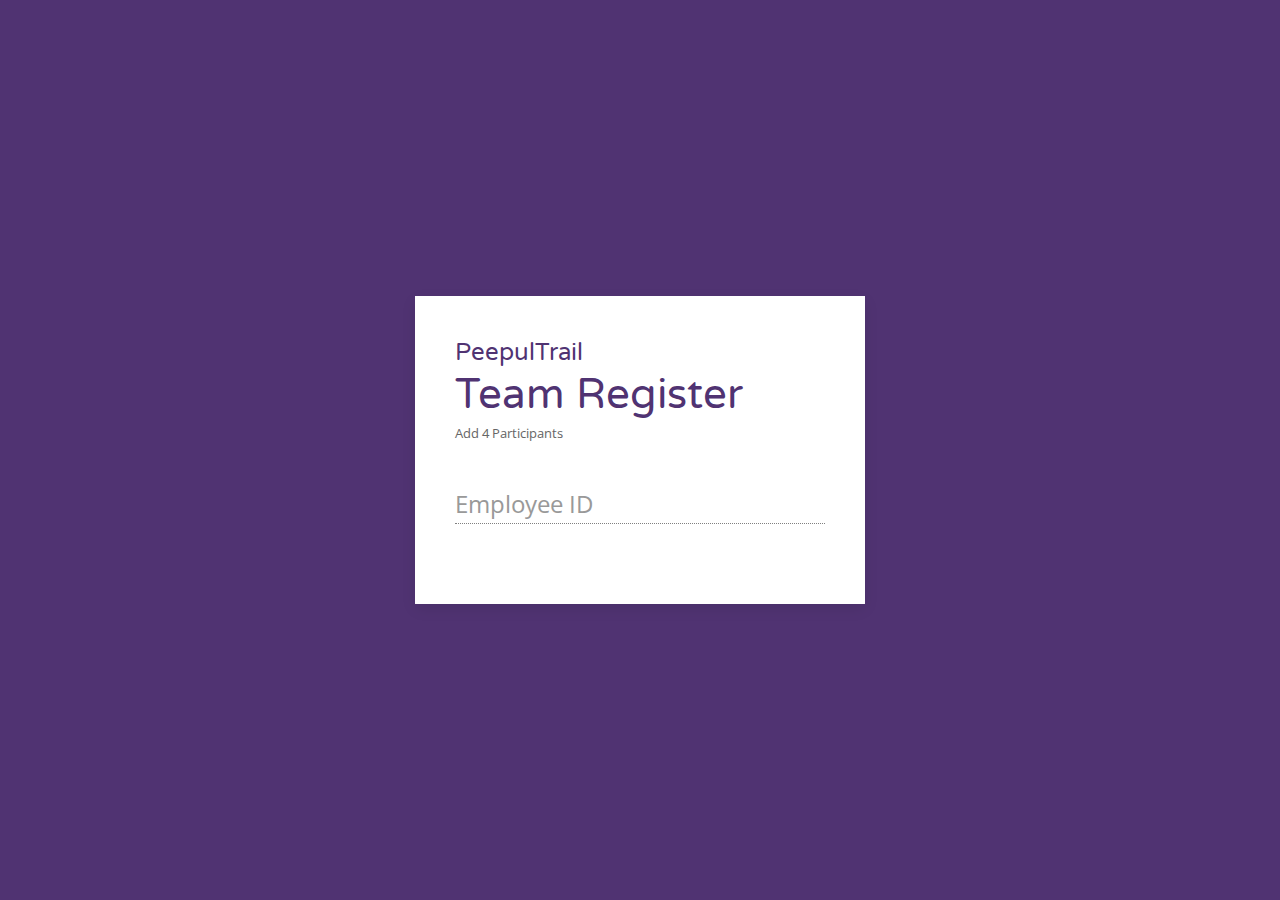
==== commit 9469771a: "Auto-generated commit" ====
--- a/index.html
+++ b/index.html
@@ -6,4 +6,4 @@
     })(window, document, 'script', 'https://www.google-analytics.com/analytics.js', 'ga');
     ga('create', 'UA-110134048-1', 'auto');
     ga('require', 'linkid');
-    ga('send', 'pageview');</script><script type="text/javascript" src="inline.f120b3d3ab44ff9cd751.bundle.js"></script><script type="text/javascript" src="polyfills.ad37cd45a71cb38eee76.bundle.js"></script><script type="text/javascript" src="scripts.d80febf79238e5603122.bundle.js"></script><script type="text/javascript" src="main.ce0f88cb112ff61326ce.bundle.js"></script></body></html>+    ga('send', 'pageview');</script><script type="text/javascript" src="inline.e7ae3f7f6d7739269a83.bundle.js"></script><script type="text/javascript" src="polyfills.ad37cd45a71cb38eee76.bundle.js"></script><script type="text/javascript" src="scripts.d80febf79238e5603122.bundle.js"></script><script type="text/javascript" src="main.35f8ffb6ed1f0df30448.bundle.js"></script></body></html>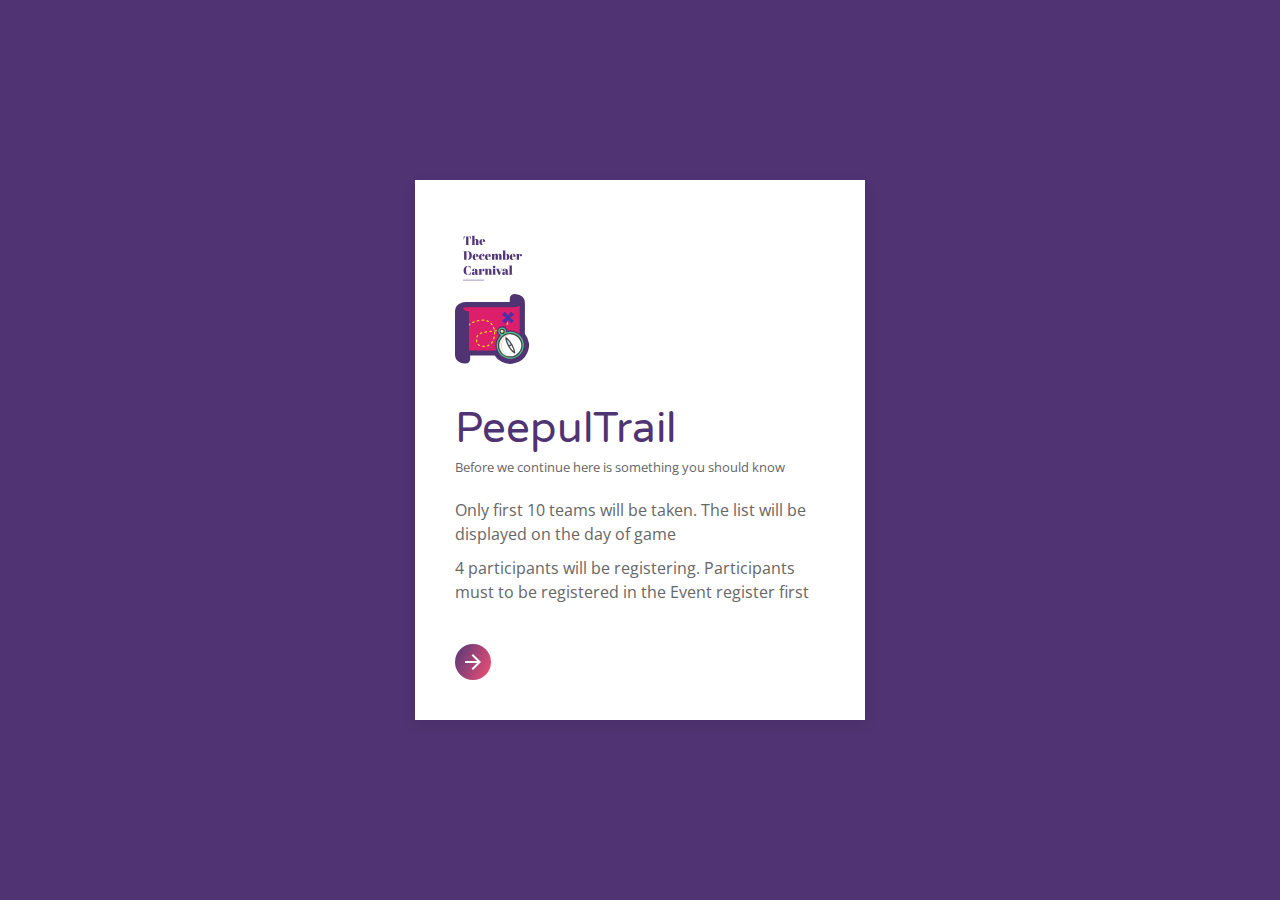
==== commit 94676b3a: "Auto-generated commit" ====
--- a/index.html
+++ b/index.html
@@ -6,4 +6,4 @@
     })(window, document, 'script', 'https://www.google-analytics.com/analytics.js', 'ga');
     ga('create', 'UA-110134048-1', 'auto');
     ga('require', 'linkid');
-    ga('send', 'pageview');</script><script type="text/javascript" src="inline.e7ae3f7f6d7739269a83.bundle.js"></script><script type="text/javascript" src="polyfills.ad37cd45a71cb38eee76.bundle.js"></script><script type="text/javascript" src="scripts.d80febf79238e5603122.bundle.js"></script><script type="text/javascript" src="main.35f8ffb6ed1f0df30448.bundle.js"></script></body></html>+    ga('send', 'pageview');</script><script type="text/javascript" src="inline.782971fdf16afb11dd02.bundle.js"></script><script type="text/javascript" src="polyfills.ad37cd45a71cb38eee76.bundle.js"></script><script type="text/javascript" src="scripts.d80febf79238e5603122.bundle.js"></script><script type="text/javascript" src="main.d476b0f8be014729aa7e.bundle.js"></script></body></html>